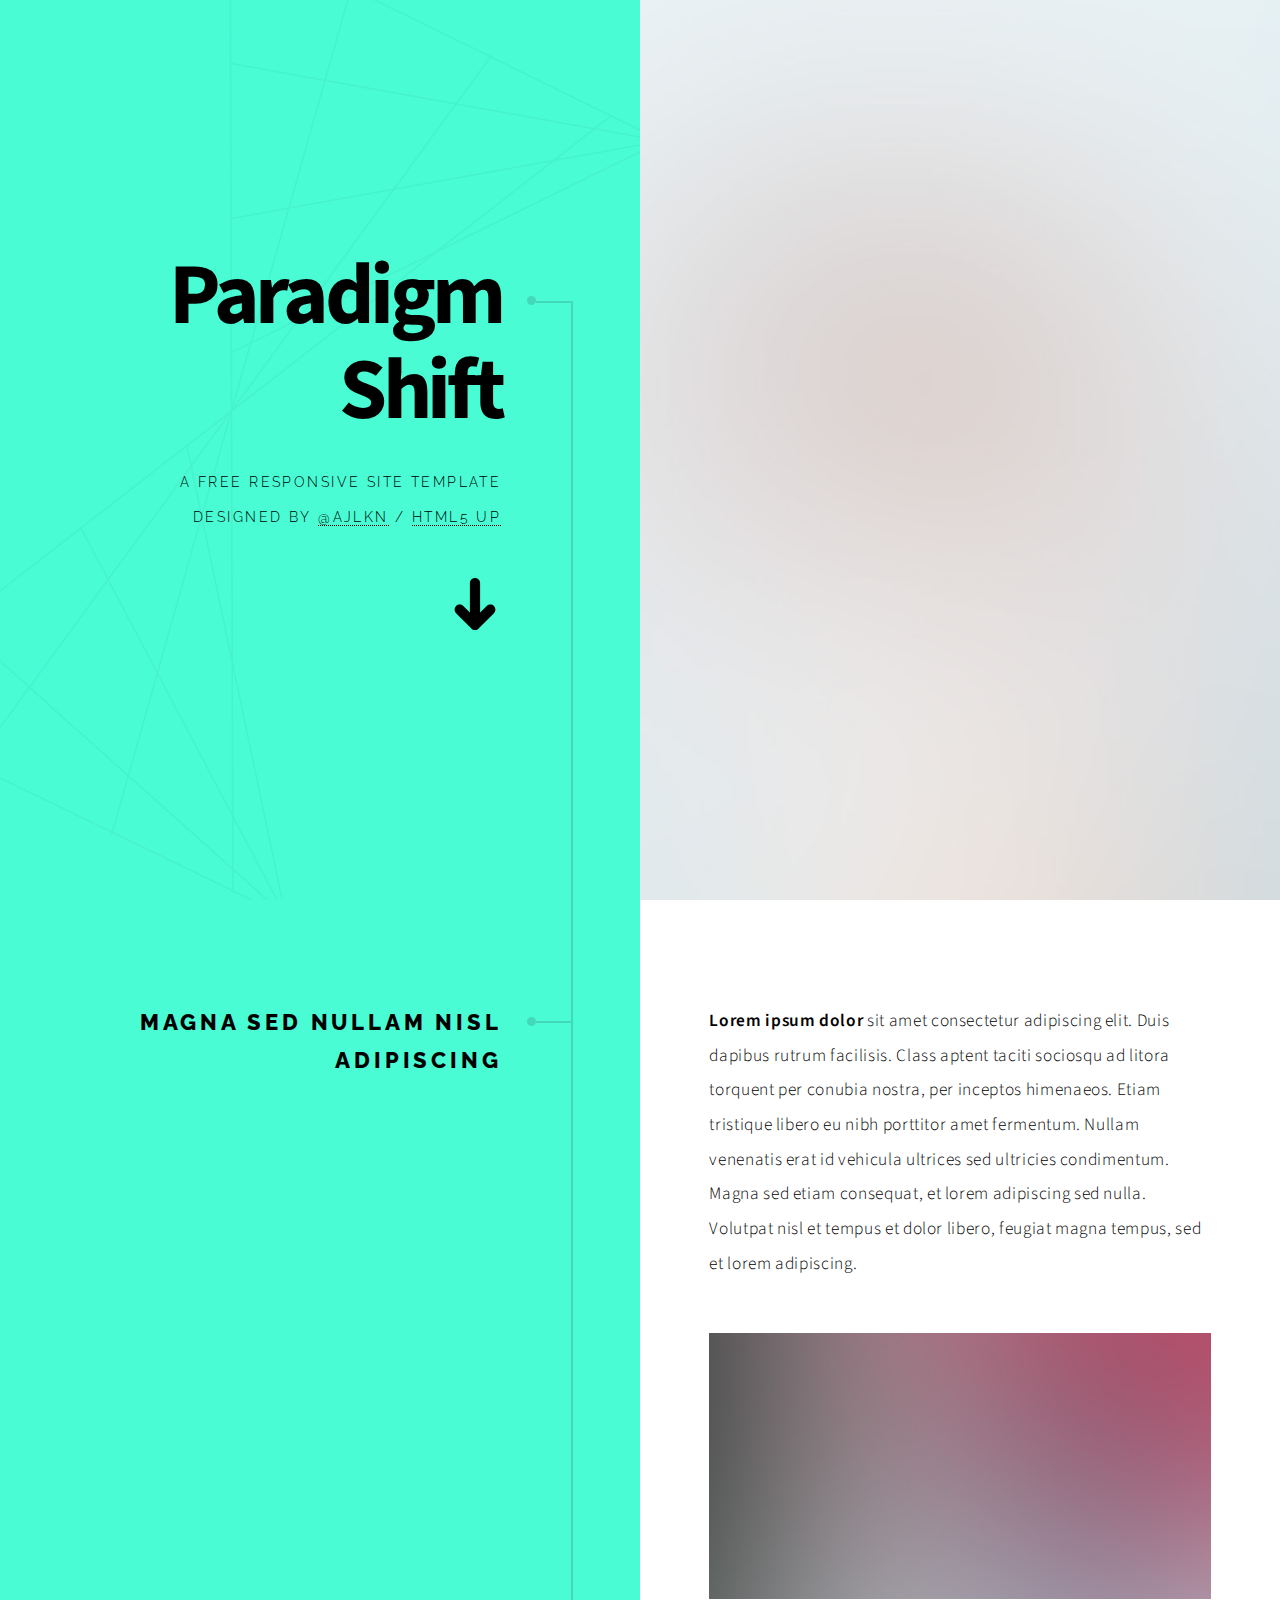
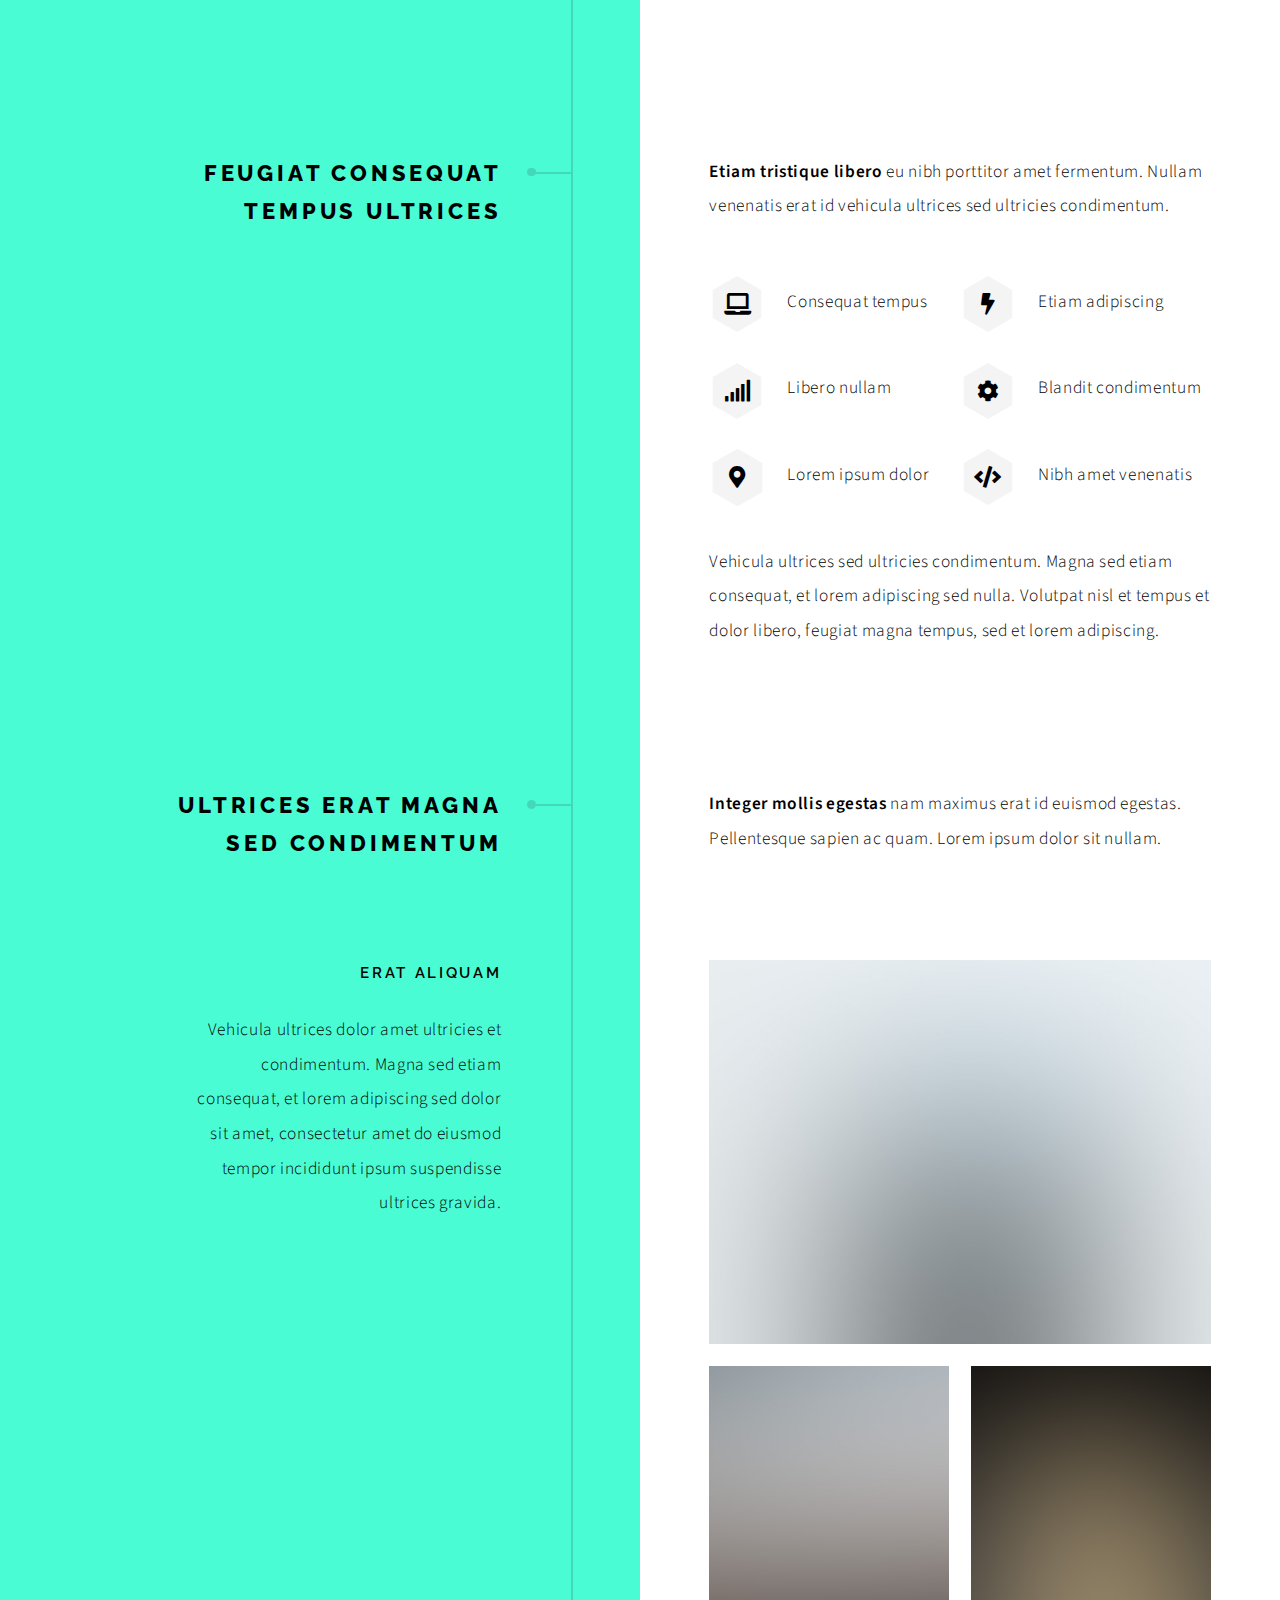
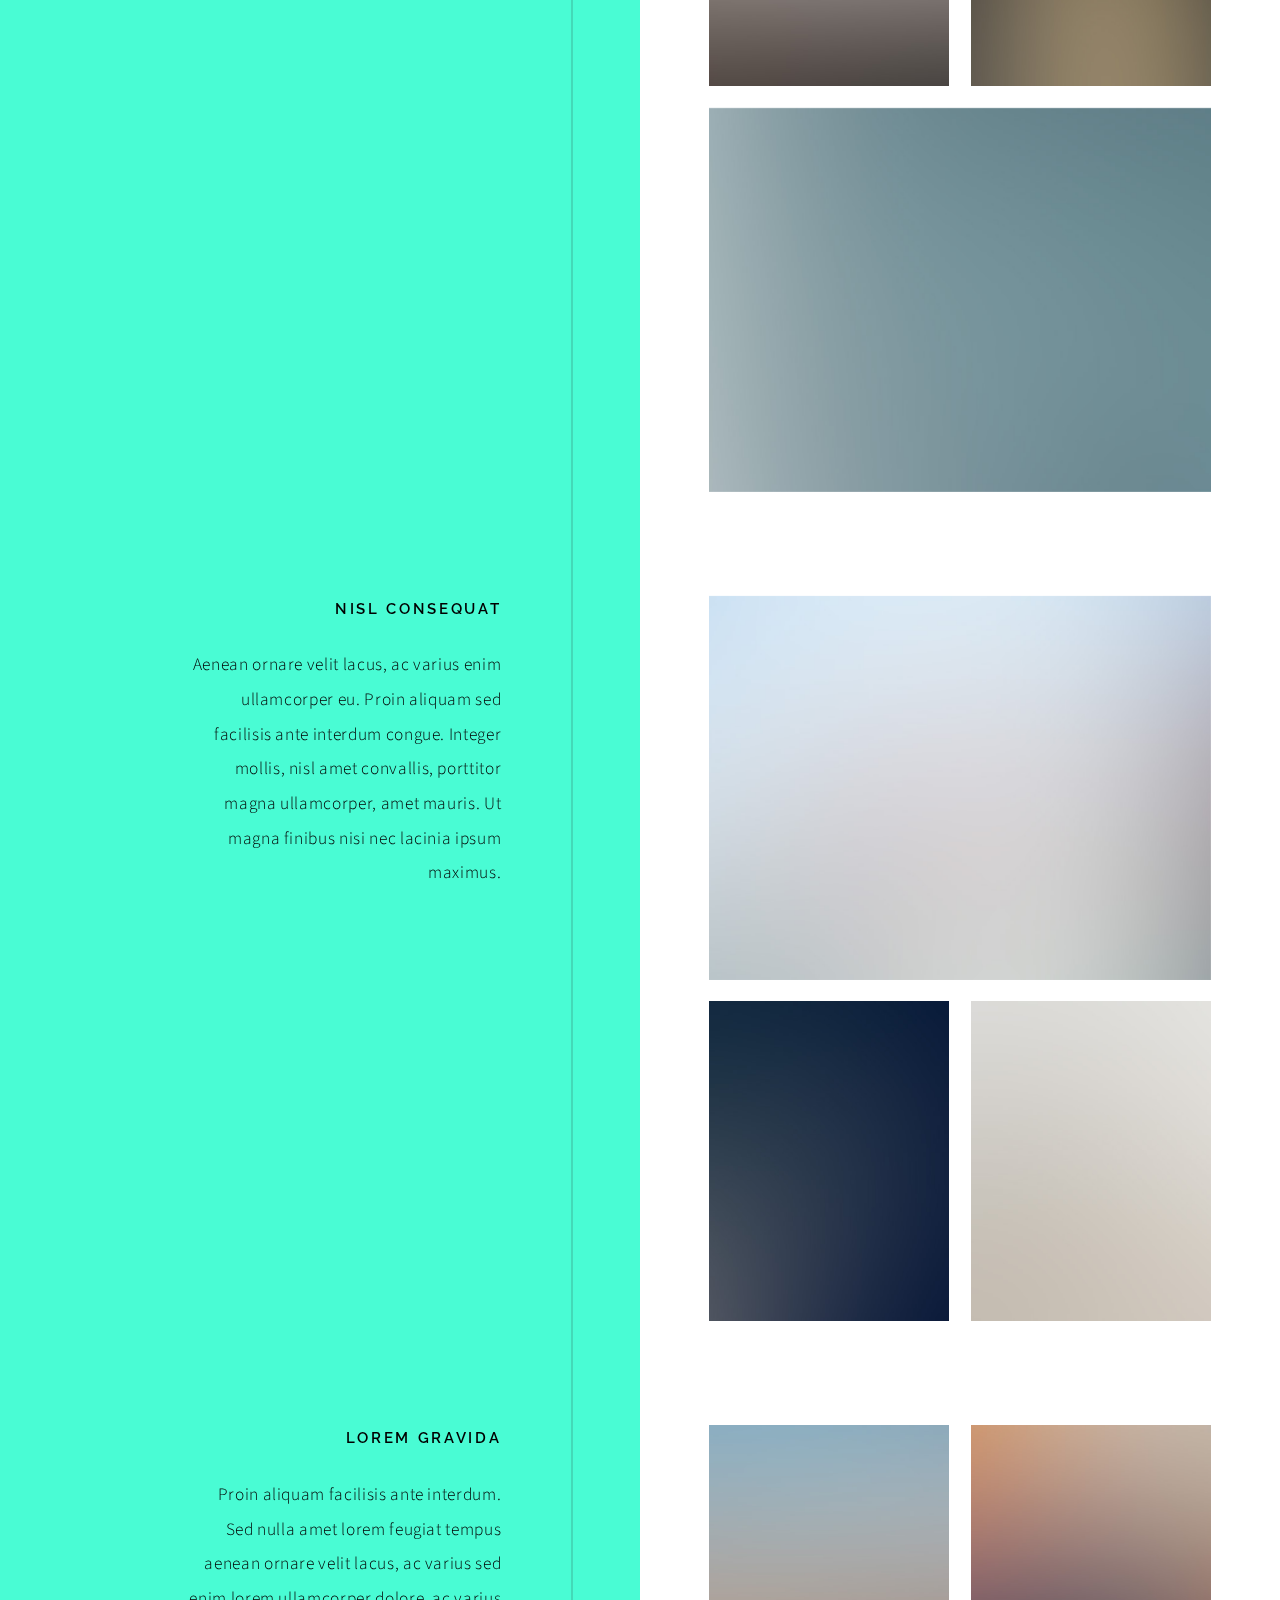
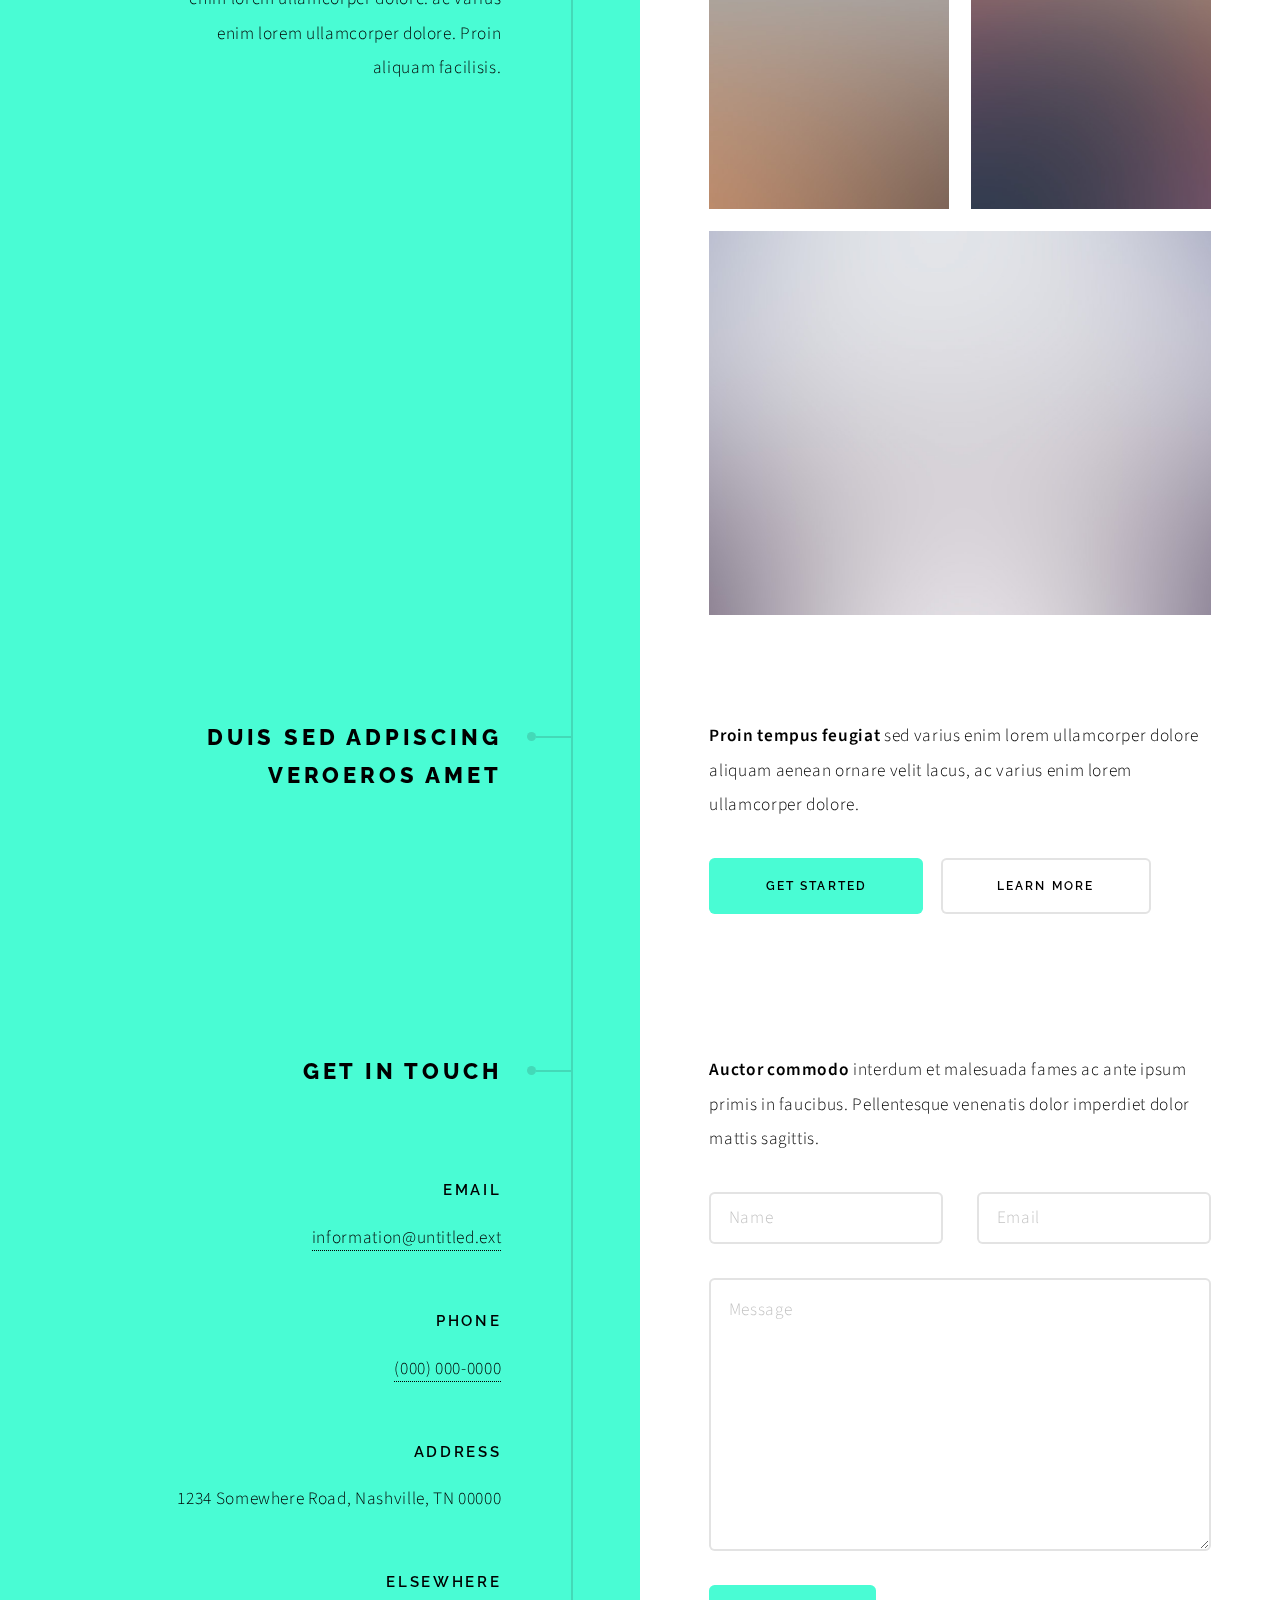
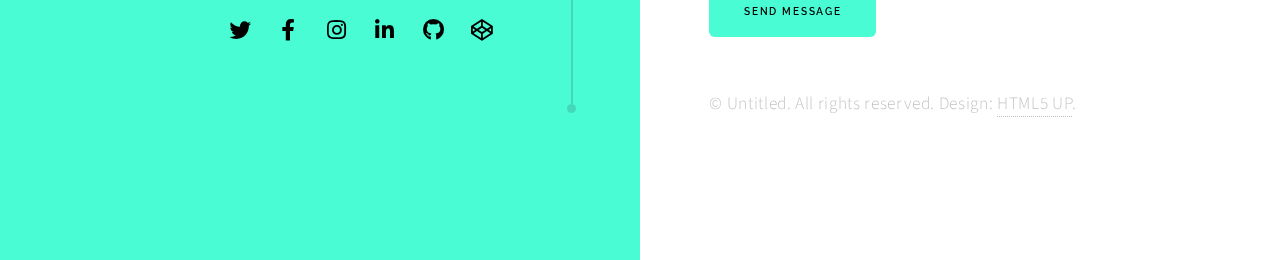
==== index.html @ 16c4f527 "new" ====
<!DOCTYPE HTML>
<!--
	Paradigm Shift by HTML5 UP
	html5up.net | @ajlkn
	Free for personal and commercial use under the CCA 3.0 license (html5up.net/license)
-->
<html>
	<head>
		<title>Saharatt Pengsuwan</title>
		<meta charset="utf-8" />
		<meta name="viewport" content="width=device-width, initial-scale=1, user-scalable=no" />
		<meta name="description" content="" />
		<meta name="keywords" content="" />
		<link rel="stylesheet" href="assets/css/main.css" />
	</head>
	<body class="is-preload">

		<!-- Wrapper -->
			<div id="wrapper">

				<!-- Intro -->
					<section class="intro">
						<header>
							<h1>Paradigm Shift</h1>
							<p>A free responsive site template designed by <a href="https://twitter.com/ajlkn">@ajlkn</a> / <a href="https://html5up.net">HTML5 UP</a></p>
							<ul class="actions">
								<li><a href="#first" class="arrow scrolly"><span class="label">Next</span></a></li>
							</ul>
						</header>
						<div class="content">
							<span class="image fill" data-position="center"><img src="images/pic01.jpg" alt="" /></span>
						</div>
					</section>

				<!-- Section -->
					<section id="first">
						<header>
							<h2>Magna sed nullam nisl adipiscing</h2>
						</header>
						<div class="content">
							<p><strong>Lorem ipsum dolor</strong> sit amet consectetur adipiscing elit. Duis dapibus rutrum facilisis. Class aptent taciti sociosqu ad litora torquent per conubia nostra, per inceptos himenaeos. Etiam tristique libero eu nibh porttitor amet fermentum. Nullam venenatis erat id vehicula ultrices sed ultricies condimentum. Magna sed etiam consequat, et lorem adipiscing sed nulla. Volutpat nisl et tempus et dolor libero, feugiat magna tempus, sed et lorem adipiscing.</p>
							<span class="image main"><img src="images/pic02.jpg" alt="" /></span>
						</div>
					</section>

				<!-- Section -->
					<section>
						<header>
							<h2>Feugiat consequat tempus ultrices</h2>
						</header>
						<div class="content">
							<p><strong>Etiam tristique libero</strong> eu nibh porttitor amet fermentum. Nullam venenatis erat id vehicula ultrices sed ultricies condimentum.</p>
							<ul class="feature-icons">
								<li class="icon solid fa-laptop">Consequat tempus</li>
								<li class="icon solid fa-bolt">Etiam adipiscing</li>
								<li class="icon solid fa-signal">Libero nullam</li>
								<li class="icon solid fa-cog">Blandit condimentum</li>
								<li class="icon solid fa-map-marker-alt">Lorem ipsum dolor</li>
								<li class="icon solid fa-code">Nibh amet venenatis</li>
							</ul>
							<p>Vehicula ultrices sed ultricies condimentum. Magna sed etiam consequat, et lorem adipiscing sed nulla. Volutpat nisl et tempus et dolor libero, feugiat magna tempus, sed et lorem adipiscing.</p>
						</div>
					</section>

				<!-- Section -->
					<section>
						<header>
							<h2>Ultrices erat magna sed condimentum</h2>
						</header>
						<div class="content">
							<p><strong>Integer mollis egestas</strong> nam maximus erat id euismod egestas. Pellentesque sapien ac quam. Lorem ipsum dolor sit nullam.</p>

							<!-- Section -->
								<section>
									<header>
										<h3>Erat aliquam</h3>
										<p>Vehicula ultrices dolor amet ultricies et condimentum. Magna sed etiam consequat, et lorem adipiscing sed dolor sit amet, consectetur amet do eiusmod tempor incididunt  ipsum suspendisse ultrices gravida.</p>
									</header>
									<div class="content">
										<div class="gallery">
											<a href="images/gallery/fulls/01.jpg" class="landscape"><img src="images/gallery/thumbs/01.jpg" alt="" /></a>
											<a href="images/gallery/fulls/02.jpg"><img src="images/gallery/thumbs/02.jpg" alt="" /></a>
											<a href="images/gallery/fulls/03.jpg"><img src="images/gallery/thumbs/03.jpg" alt="" /></a>
											<a href="images/gallery/fulls/04.jpg" class="landscape"><img src="images/gallery/thumbs/04.jpg" alt="" /></a>
										</div>
									</div>
								</section>

							<!-- Section -->
								<section>
									<header>
										<h3>Nisl consequat</h3>
										<p>Aenean ornare velit lacus, ac varius enim ullamcorper eu. Proin aliquam sed facilisis ante interdum congue. Integer mollis, nisl amet convallis, porttitor magna ullamcorper, amet mauris. Ut magna finibus nisi nec lacinia ipsum maximus.</p>
									</header>
									<div class="content">
										<div class="gallery">
											<a href="images/gallery/fulls/05.jpg" class="landscape"><img src="images/gallery/thumbs/05.jpg" alt="" /></a>
											<a href="images/gallery/fulls/06.jpg"><img src="images/gallery/thumbs/06.jpg" alt="" /></a>
											<a href="images/gallery/fulls/07.jpg"><img src="images/gallery/thumbs/07.jpg" alt="" /></a>
										</div>
									</div>
								</section>

							<!-- Section -->
								<section>
									<header>
										<h3>Lorem gravida</h3>
										<p>Proin aliquam facilisis ante interdum. Sed nulla amet lorem feugiat tempus aenean ornare velit lacus, ac varius sed enim lorem ullamcorper dolore.  ac varius enim lorem ullamcorper dolore. Proin aliquam facilisis.</p>
									</header>
									<div class="content">
										<div class="gallery">
											<a href="images/gallery/fulls/08.jpg" class="portrait"><img src="images/gallery/thumbs/08.jpg" alt="" /></a>
											<a href="images/gallery/fulls/09.jpg" class="portrait"><img src="images/gallery/thumbs/09.jpg" alt="" /></a>
											<a href="images/gallery/fulls/10.jpg" class="landscape"><img src="images/gallery/thumbs/10.jpg" alt="" /></a>
										</div>
									</div>
								</section>

						</div>
					</section>

				<!-- Section -->
					<section>
						<header>
							<h2>Duis sed adpiscing veroeros amet</h2>
						</header>
						<div class="content">
							<p><strong>Proin tempus feugiat</strong> sed varius enim lorem ullamcorper dolore aliquam aenean ornare velit lacus, ac varius enim lorem ullamcorper dolore.</p>
							<ul class="actions">
								<li><a href="#" class="button primary large">Get Started</a></li>
								<li><a href="#" class="button large">Learn More</a></li>
							</ul>
						</div>
					</section>

				<!-- Elements -->
				<!--
					<section>
						<header>
							<h2>Elements</h2>
						</header>
						<div class="content">

							<section>
								<header>
									<h3>Text</h3>
								</header>
								<div class="content">
									<p>This is <b>bold</b> and this is <strong>strong</strong>. This is <i>italic</i> and this is <em>emphasized</em>.
									This is <sup>superscript</sup> text and this is <sub>subscript</sub> text.
									This is <u>underlined</u> and this is code: <code>for (;;) { ... }</code>. Finally, <a href="#">this is a link</a>.</p>
									<hr />
									<h2>Heading Level 2</h2>
									<h3>Heading Level 3</h3>
									<h4>Heading Level 4</h4>
									<h5>Heading Level 5</h5>
									<hr />
									<h5>Blockquote</h5>
									<blockquote>Fringilla nisl. Donec accumsan interdum nisi, quis tincidunt felis sagittis eget tempus euismod. Vestibulum ante ipsum primis in faucibus vestibulum. Blandit adipiscing eu felis iaculis volutpat ac adipiscing accumsan faucibus. Vestibulum ante ipsum primis in faucibus lorem ipsum dolor sit amet nullam adipiscing eu felis.</blockquote>
									<h5>Preformatted</h5>
									<pre><code>i = 0;

while (!deck.isInOrder()) {
  print 'Iteration ' + i;
  deck.shuffle();
  i++;
}

print 'Sorted in ' + i + ' iterations.';</code></pre>
								</div>
							</section>

							<section>
								<header>
									<h3>Lists</h3>
								</header>
								<div class="content">

									<h4>Unordered</h4>
									<ul>
										<li>Dolor pulvinar etiam.</li>
										<li>Sagittis adipiscing.</li>
										<li>Felis enim feugiat.</li>
									</ul>

									<h4>Alternate</h4>
									<ul class="alt">
										<li>Dolor pulvinar etiam.</li>
										<li>Sagittis adipiscing.</li>
										<li>Felis enim feugiat.</li>
									</ul>

									<h4>Ordered</h4>
									<ol>
										<li>Dolor pulvinar etiam.</li>
										<li>Etiam vel felis viverra.</li>
										<li>Felis enim feugiat.</li>
										<li>Dolor pulvinar etiam.</li>
										<li>Etiam vel felis lorem.</li>
										<li>Felis enim et feugiat.</li>
									</ol>
									<h4>Icons</h4>
									<ul class="icons">
										<li><a href="#" class="icon brands fa-twitter"><span class="label">Twitter</span></a></li>
										<li><a href="#" class="icon brands fa-facebook-f"><span class="label">Facebook</span></a></li>
										<li><a href="#" class="icon brands fa-instagram"><span class="label">Instagram</span></a></li>
										<li><a href="#" class="icon brands fa-github"><span class="label">Github</span></a></li>
									</ul>

									<h4>Actions</h4>
									<ul class="actions">
										<li><a href="#" class="button primary">Default</a></li>
										<li><a href="#" class="button">Default</a></li>
									</ul>
									<ul class="actions stacked">
										<li><a href="#" class="button primary">Default</a></li>
										<li><a href="#" class="button">Default</a></li>
									</ul>
								</div>
							</section>

							<section>
								<header>
									<h3>Table</h3>
								</header>
								<div class="content">
									<h4>Default</h4>
									<div class="table-wrapper">
										<table>
											<thead>
												<tr>
													<th>Name</th>
													<th>Description</th>
													<th>Price</th>
												</tr>
											</thead>
											<tbody>
												<tr>
													<td>Item One</td>
													<td>Ante turpis integer aliquet porttitor.</td>
													<td>29.99</td>
												</tr>
												<tr>
													<td>Item Two</td>
													<td>Vis ac commodo adipiscing arcu aliquet.</td>
													<td>19.99</td>
												</tr>
												<tr>
													<td>Item Three</td>
													<td> Morbi faucibus arcu accumsan lorem.</td>
													<td>29.99</td>
												</tr>
												<tr>
													<td>Item Four</td>
													<td>Vitae integer tempus condimentum.</td>
													<td>19.99</td>
												</tr>
												<tr>
													<td>Item Five</td>
													<td>Ante turpis integer aliquet porttitor.</td>
													<td>29.99</td>
												</tr>
											</tbody>
											<tfoot>
												<tr>
													<td colspan="2"></td>
													<td>100.00</td>
												</tr>
											</tfoot>
										</table>
									</div>

									<h4>Alternate</h4>
									<div class="table-wrapper">
										<table class="alt">
											<thead>
												<tr>
													<th>Name</th>
													<th>Description</th>
													<th>Price</th>
												</tr>
											</thead>
											<tbody>
												<tr>
													<td>Item One</td>
													<td>Ante turpis integer aliquet porttitor.</td>
													<td>29.99</td>
												</tr>
												<tr>
													<td>Item Two</td>
													<td>Vis ac commodo adipiscing arcu aliquet.</td>
													<td>19.99</td>
												</tr>
												<tr>
													<td>Item Three</td>
													<td> Morbi faucibus arcu accumsan lorem.</td>
													<td>29.99</td>
												</tr>
												<tr>
													<td>Item Four</td>
													<td>Vitae integer tempus condimentum.</td>
													<td>19.99</td>
												</tr>
												<tr>
													<td>Item Five</td>
													<td>Ante turpis integer aliquet porttitor.</td>
													<td>29.99</td>
												</tr>
											</tbody>
											<tfoot>
												<tr>
													<td colspan="2"></td>
													<td>100.00</td>
												</tr>
											</tfoot>
										</table>
									</div>
								</div>
							</section>

							<section>
								<header>
									<h3>Buttons</h3>
								</header>
								<div class="content">
									<ul class="actions">
										<li><a href="#" class="button primary">Primary</a></li>
										<li><a href="#" class="button">Default</a></li>
									</ul>
									<ul class="actions">
										<li><a href="#" class="button large">Large</a></li>
										<li><a href="#" class="button">Default</a></li>
										<li><a href="#" class="button small">Small</a></li>
									</ul>
									<ul class="actions">
										<li><a href="#" class="button primary icon solid fa-download">Icon</a></li>
										<li><a href="#" class="button icon solid fa-download">Icon</a></li>
									</ul>
									<ul class="actions">
										<li><span class="button primary disabled">Disabled</span></li>
										<li><span class="button disabled">Disabled</span></li>
									</ul>
								</div>
							</section>

							<section>
								<header>
									<h3>Form</h3>
								</header>
								<div class="content">
									<form method="post" action="#">
										<div class="fields">
											<div class="field half">
												<label for="demo-name">Name</label>
												<input type="text" name="demo-name" id="demo-name" value="" placeholder="Jane Doe" />
											</div>
											<div class="field half">
												<label for="demo-email">Email</label>
												<input type="email" name="demo-email" id="demo-email" value="" placeholder="jane@untitled.tld" />
											</div>
											<div class="field">
												<label for="demo-category">Category</label>
												<select name="demo-category" id="demo-category">
													<option value="">-</option>
													<option value="1">Manufacturing</option>
													<option value="1">Shipping</option>
													<option value="1">Administration</option>
													<option value="1">Human Resources</option>
												</select>
											</div>
											<div class="field half">
												<input type="radio" id="demo-priority-low" name="demo-priority" checked>
												<label for="demo-priority-low">Low</label>
											</div>
											<div class="field half">
												<input type="radio" id="demo-priority-high" name="demo-priority">
												<label for="demo-priority-high">High</label>
											</div>
											<div class="field half">
												<input type="checkbox" id="demo-copy" name="demo-copy">
												<label for="demo-copy">Email me a copy</label>
											</div>
											<div class="field half">
												<input type="checkbox" id="demo-human" name="demo-human" checked>
												<label for="demo-human">Not a robot</label>
											</div>
											<div class="field">
												<label for="demo-message">Message</label>
												<textarea name="demo-message" id="demo-message" placeholder="Enter your message" rows="6"></textarea>
											</div>
										</div>
										<ul class="actions">
											<li><input type="submit" value="Send Message" class="primary" /></li>
											<li><input type="reset" value="Reset" /></li>
										</ul>
									</form>
								</div>
							</section>

						</div>
					</section>
				-->

				<!-- Section -->
					<section>
						<header>
							<h2>Get in touch</h2>
						</header>
						<div class="content">
							<p><strong>Auctor commodo</strong> interdum et malesuada fames ac ante ipsum primis in faucibus. Pellentesque venenatis dolor imperdiet dolor mattis sagittis.</p>
							<form>
								<div class="fields">
									<div class="field half">
										<input type="text" name="name" id="name" placeholder="Name" />
									</div>
									<div class="field half">
										<input type="email" name="email" id="email" placeholder="Email" />
									</div>
									<div class="field">
										<textarea name="message" id="message" placeholder="Message" rows="7"></textarea>
									</div>
								</div>
								<ul class="actions">
									<li><input type="submit" value="Send Message" class="button primary" /></li>
								</ul>
							</form>
						</div>
						<footer>
							<ul class="items">
								<li>
									<h3>Email</h3>
									<a href="#">information@untitled.ext</a>
								</li>
								<li>
									<h3>Phone</h3>
									<a href="#">(000) 000-0000</a>
								</li>
								<li>
									<h3>Address</h3>
									<span>1234 Somewhere Road, Nashville, TN 00000</span>
								</li>
								<li>
									<h3>Elsewhere</h3>
									<ul class="icons">
										<li><a href="#" class="icon brands fa-twitter"><span class="label">Twitter</span></a></li>
										<li><a href="#" class="icon brands fa-facebook-f"><span class="label">Facebook</span></a></li>
										<li><a href="#" class="icon brands fa-instagram"><span class="label">Instagram</span></a></li>
										<li><a href="#" class="icon brands fa-linkedin-in"><span class="label">LinkedIn</span></a></li>
										<li><a href="#" class="icon brands fa-github"><span class="label">GitHub</span></a></li>
										<li><a href="#" class="icon brands fa-codepen"><span class="label">Codepen</span></a></li>
									</ul>
								</li>
							</ul>
						</footer>
					</section>

				<!-- Copyright -->
					<div class="copyright">&copy; Untitled. All rights reserved. Design: <a href="https://html5up.net">HTML5 UP</a>.</div>

			</div>

		<!-- Scripts -->
			<script src="assets/js/jquery.min.js"></script>
			<script src="assets/js/jquery.scrolly.min.js"></script>
			<script src="assets/js/browser.min.js"></script>
			<script src="assets/js/breakpoints.min.js"></script>
			<script src="assets/js/util.js"></script>
			<script src="assets/js/main.js"></script>

	</body>
</html>
---- assets/css/main.css ----
@import url(fontawesome-all.min.css);
@import url("https://fonts.googleapis.com/css?family=Source+Sans+Pro:300,600,700,300i,600i,700i|Raleway:600,800");

/*
	Paradigm Shift by HTML5 UP
	html5up.net | @ajlkn
	Free for personal and commercial use under the CCA 3.0 license (html5up.net/license)
*/

html, body, div, span, applet, object,
iframe, h1, h2, h3, h4, h5, h6, p, blockquote,
pre, a, abbr, acronym, address, big, cite,
code, del, dfn, em, img, ins, kbd, q, s, samp,
small, strike, strong, sub, sup, tt, var, b,
u, i, center, dl, dt, dd, ol, ul, li, fieldset,
form, label, legend, table, caption, tbody,
tfoot, thead, tr, th, td, article, aside,
canvas, details, embed, figure, figcaption,
footer, header, hgroup, menu, nav, output, ruby,
section, summary, time, mark, audio, video {
	margin: 0;
	padding: 0;
	border: 0;
	font-size: 100%;
	font: inherit;
	vertical-align: baseline;}

article, aside, details, figcaption, figure,
footer, header, hgroup, menu, nav, section {
	display: block;}

body {
	line-height: 1;
}

ol, ul {
	list-style: none;
}

blockquote, q {
	quotes: none;
}

	blockquote:before, blockquote:after, q:before, q:after {
		content: '';
		content: none;
	}

table {
	border-collapse: collapse;
	border-spacing: 0;
}

body {
	-webkit-text-size-adjust: none;
}

mark {
	background-color: transparent;
	color: inherit;
}

input::-moz-focus-inner {
	border: 0;
	padding: 0;
}

input, select, textarea {
	-moz-appearance: none;
	-webkit-appearance: none;
	-ms-appearance: none;
	appearance: none;
}

/* Basic */

	@-ms-viewport {
		width: device-width;
	}

	body {
		-ms-overflow-style: scrollbar;
	}

	@media screen and (max-width: 480px) {

		html, body {
			min-width: 320px;
		}

	}

	html {
		box-sizing: border-box;
	}

	*, *:before, *:after {
		box-sizing: inherit;
	}

	html {
		overflow-x: hidden;
	}

	body {
		background: #ffffff;
		overflow-x: hidden;
	}

		body.is-preload *, body.is-preload *:before, body.is-preload *:after {
			-moz-animation: none !important;
			-webkit-animation: none !important;
			-ms-animation: none !important;
			animation: none !important;
			-moz-transition: none !important;
			-webkit-transition: none !important;
			-ms-transition: none !important;
			transition: none !important;
		}

/* Typography */

	html {
		font-size: 18pt;
	}

		@media screen and (max-width: 1920px) {

			html {
				font-size: 13pt;
			}

		}

		@media screen and (max-width: 1152px) {

			html {
				font-size: 14pt;
			}

		}

		@media screen and (max-width: 736px) {

			html {
				font-size: 12pt;
			}

		}

		@media screen and (max-width: 480px) {

			html {
				font-size: 11pt;
			}

		}

	body {
		background-color: #ffffff;
		color: #000000;
	}

	body, input, select, textarea {
		color: #000000;
		font-family: "Source Sans Pro", Helvetica, sans-serif;
		font-size: 1rem;
		font-weight: 300;
		letter-spacing: 0.0375em;
		line-height: 2;
	}

	a {
		-moz-transition: border-bottom-color 0.25s ease-in-out;
		-webkit-transition: border-bottom-color 0.25s ease-in-out;
		-ms-transition: border-bottom-color 0.25s ease-in-out;
		transition: border-bottom-color 0.25s ease-in-out;
		text-decoration: none;
		color: #000000;
		border-bottom: dotted 1px;
	}

		a:hover {
			text-decoration: none;
			border-bottom-color: transparent;
		}

	strong, b {
		font-weight: 600;
		color: #000000;
	}

	em, i {
		font-style: italic;
	}

	p {
		margin: 0 0 2rem 0;
	}

	h1, h2, h3, h4, h5, h6 {
		color: #000000;
		font-family: "Raleway", Helvetica, sans-serif;
		font-weight: 600;
		letter-spacing: 0.175em;
		line-height: 1.75;
		margin: 0 0 1.5rem 0;
		text-transform: uppercase;
	}

		h1 a, h2 a, h3 a, h4 a, h5 a, h6 a {
			color: inherit;
			text-decoration: none;
		}

	h1 {
		font-family: "Source Sans Pro", Helvetica, sans-serif;
		font-size: 5rem;
		font-weight: 700;
		letter-spacing: -0.05em;
		line-height: 1.1;
		margin: 0 0 1.5rem 0;
		text-transform: none;
	}

	h2 {
		font-size: 1.25rem;
		font-weight: 800;
		margin: 0 0 2rem 0;
	}

	h3 {
		font-size: 0.875rem;
	}

	h4 {
		font-size: 0.875rem;
	}

	h5 {
		font-size: 0.75rem;
	}

	h6 {
		font-size: 0.625rem;
	}

	@media screen and (max-width: 736px) {

		h1 {
			font-size: 4.5rem;
			line-height: 1.1;
		}

		h2 {
			font-size: 1.25rem;
			line-height: 1.7;
		}

		h3 {
			font-size: 0.9rem;
		}

		h4 {
			font-size: 0.75rem;
		}

		h5 {
			font-size: 0.675rem;
		}

	}

	@media screen and (max-width: 360px) {

		h1 {
			font-size: 3.75rem;
		}

		h2 {
			font-size: 1.125rem;
		}

		h3 {
			font-size: 0.8rem;
		}

		h4 {
			font-size: 0.675rem;
		}

		h5 {
			font-size: 0.675rem;
		}

	}

	sub {
		font-size: 0.8rem;
		position: relative;
		top: 0.5rem;
	}

	sup {
		font-size: 0.8rem;
		position: relative;
		top: -0.5rem;
	}

	blockquote {
		border-left: solid 0.5rem rgba(144, 144, 144, 0.25);
		font-style: italic;
		margin: 0 0 2rem 0;
		padding: 1rem 0 1rem 2rem;
	}

	code {
		background: rgba(144, 144, 144, 0.1);
		border-radius: 0.325rem;
		font-family: "Courier New", monospace;
		font-size: 0.9rem;
		margin: 0 0.25rem;
		padding: 0.25rem 0.65rem;
	}

	pre {
		-webkit-overflow-scrolling: touch;
		font-family: "Courier New", monospace;
		font-size: 0.9rem;
		margin: 0 0 2rem 0;
		width: 100%;
	}

		pre code {
			display: block;
			line-height: 1.75;
			padding: 1rem 1.5rem;
			overflow-x: auto;
		}

	hr {
		border: 0;
		border-bottom: solid 2px rgba(144, 144, 144, 0.25);
		margin: 3rem 0;
	}

		hr.major {
			margin: 5rem 0;
		}

		@media screen and (max-width: 736px) {

			hr.major {
				margin: 3rem 0;
			}

		}

/* Row */

	.row {
		display: flex;
		flex-wrap: wrap;
		box-sizing: border-box;
		align-items: stretch;
	}

		.row > * {
			box-sizing: border-box;
		}

		.row.gtr-uniform > * > :last-child {
			margin-bottom: 0;
		}

		.row.aln-left {
			justify-content: flex-start;
		}

		.row.aln-center {
			justify-content: center;
		}

		.row.aln-right {
			justify-content: flex-end;
		}

		.row.aln-top {
			align-items: flex-start;
		}

		.row.aln-middle {
			align-items: center;
		}

		.row.aln-bottom {
			align-items: flex-end;
		}

		.row > .imp {
			order: -1;
		}

		.row > .col-1 {
			width: 8.33333%;
		}

		.row > .off-1 {
			margin-left: 8.33333%;
		}

		.row > .col-2 {
			width: 16.66667%;
		}

		.row > .off-2 {
			margin-left: 16.66667%;
		}

		.row > .col-3 {
			width: 25%;
		}

		.row > .off-3 {
			margin-left: 25%;
		}

		.row > .col-4 {
			width: 33.33333%;
		}

		.row > .off-4 {
			margin-left: 33.33333%;
		}

		.row > .col-5 {
			width: 41.66667%;
		}

		.row > .off-5 {
			margin-left: 41.66667%;
		}

		.row > .col-6 {
			width: 50%;
		}

		.row > .off-6 {
			margin-left: 50%;
		}

		.row > .col-7 {
			width: 58.33333%;
		}

		.row > .off-7 {
			margin-left: 58.33333%;
		}

		.row > .col-8 {
			width: 66.66667%;
		}

		.row > .off-8 {
			margin-left: 66.66667%;
		}

		.row > .col-9 {
			width: 75%;
		}

		.row > .off-9 {
			margin-left: 75%;
		}

		.row > .col-10 {
			width: 83.33333%;
		}

		.row > .off-10 {
			margin-left: 83.33333%;
		}

		.row > .col-11 {
			width: 91.66667%;
		}

		.row > .off-11 {
			margin-left: 91.66667%;
		}

		.row > .col-12 {
			width: 100%;
		}

		.row > .off-12 {
			margin-left: 100%;
		}

		.row.gtr-0 {
			margin-top: 0;
			margin-left: 0rem;
		}

			.row.gtr-0 > * {
				padding: 0 0 0 0rem;
			}

			.row.gtr-0.gtr-uniform {
				margin-top: 0rem;
			}

				.row.gtr-0.gtr-uniform > * {
					padding-top: 0rem;
				}

		.row.gtr-25 {
			margin-top: 0;
			margin-left: -0.5rem;
		}

			.row.gtr-25 > * {
				padding: 0 0 0 0.5rem;
			}

			.row.gtr-25.gtr-uniform {
				margin-top: -0.5rem;
			}

				.row.gtr-25.gtr-uniform > * {
					padding-top: 0.5rem;
				}

		.row.gtr-50 {
			margin-top: 0;
			margin-left: -1rem;
		}

			.row.gtr-50 > * {
				padding: 0 0 0 1rem;
			}

			.row.gtr-50.gtr-uniform {
				margin-top: -1rem;
			}

				.row.gtr-50.gtr-uniform > * {
					padding-top: 1rem;
				}

		.row {
			margin-top: 0;
			margin-left: -2rem;
		}

			.row > * {
				padding: 0 0 0 2rem;
			}

			.row.gtr-uniform {
				margin-top: -2rem;
			}

				.row.gtr-uniform > * {
					padding-top: 2rem;
				}

		.row.gtr-150 {
			margin-top: 0;
			margin-left: -3rem;
		}

			.row.gtr-150 > * {
				padding: 0 0 0 3rem;
			}

			.row.gtr-150.gtr-uniform {
				margin-top: -3rem;
			}

				.row.gtr-150.gtr-uniform > * {
					padding-top: 3rem;
				}

		.row.gtr-200 {
			margin-top: 0;
			margin-left: -4rem;
		}

			.row.gtr-200 > * {
				padding: 0 0 0 4rem;
			}

			.row.gtr-200.gtr-uniform {
				margin-top: -4rem;
			}

				.row.gtr-200.gtr-uniform > * {
					padding-top: 4rem;
				}

		@media screen and (max-width: 1920px) {

			.row {
				display: flex;
				flex-wrap: wrap;
				box-sizing: border-box;
				align-items: stretch;
			}

				.row > * {
					box-sizing: border-box;
				}

				.row.gtr-uniform > * > :last-child {
					margin-bottom: 0;
				}

				.row.aln-left {
					justify-content: flex-start;
				}

				.row.aln-center {
					justify-content: center;
				}

				.row.aln-right {
					justify-content: flex-end;
				}

				.row.aln-top {
					align-items: flex-start;
				}

				.row.aln-middle {
					align-items: center;
				}

				.row.aln-bottom {
					align-items: flex-end;
				}

				.row > .imp-xlarge {
					order: -1;
				}

				.row > .col-1-xlarge {
					width: 8.33333%;
				}

				.row > .off-1-xlarge {
					margin-left: 8.33333%;
				}

				.row > .col-2-xlarge {
					width: 16.66667%;
				}

				.row > .off-2-xlarge {
					margin-left: 16.66667%;
				}

				.row > .col-3-xlarge {
					width: 25%;
				}

				.row > .off-3-xlarge {
					margin-left: 25%;
				}

				.row > .col-4-xlarge {
					width: 33.33333%;
				}

				.row > .off-4-xlarge {
					margin-left: 33.33333%;
				}

				.row > .col-5-xlarge {
					width: 41.66667%;
				}

				.row > .off-5-xlarge {
					margin-left: 41.66667%;
				}

				.row > .col-6-xlarge {
					width: 50%;
				}

				.row > .off-6-xlarge {
					margin-left: 50%;
				}

				.row > .col-7-xlarge {
					width: 58.33333%;
				}

				.row > .off-7-xlarge {
					margin-left: 58.33333%;
				}

				.row > .col-8-xlarge {
					width: 66.66667%;
				}

				.row > .off-8-xlarge {
					margin-left: 66.66667%;
				}

				.row > .col-9-xlarge {
					width: 75%;
				}

				.row > .off-9-xlarge {
					margin-left: 75%;
				}

				.row > .col-10-xlarge {
					width: 83.33333%;
				}

				.row > .off-10-xlarge {
					margin-left: 83.33333%;
				}

				.row > .col-11-xlarge {
					width: 91.66667%;
				}

				.row > .off-11-xlarge {
					margin-left: 91.66667%;
				}

				.row > .col-12-xlarge {
					width: 100%;
				}

				.row > .off-12-xlarge {
					margin-left: 100%;
				}

				.row.gtr-0 {
					margin-top: 0;
					margin-left: 0rem;
				}

					.row.gtr-0 > * {
						padding: 0 0 0 0rem;
					}

					.row.gtr-0.gtr-uniform {
						margin-top: 0rem;
					}

						.row.gtr-0.gtr-uniform > * {
							padding-top: 0rem;
						}

				.row.gtr-25 {
					margin-top: 0;
					margin-left: -0.5rem;
				}

					.row.gtr-25 > * {
						padding: 0 0 0 0.5rem;
					}

					.row.gtr-25.gtr-uniform {
						margin-top: -0.5rem;
					}

						.row.gtr-25.gtr-uniform > * {
							padding-top: 0.5rem;
						}

				.row.gtr-50 {
					margin-top: 0;
					margin-left: -1rem;
				}

					.row.gtr-50 > * {
						padding: 0 0 0 1rem;
					}

					.row.gtr-50.gtr-uniform {
						margin-top: -1rem;
					}

						.row.gtr-50.gtr-uniform > * {
							padding-top: 1rem;
						}

				.row {
					margin-top: 0;
					margin-left: -2rem;
				}

					.row > * {
						padding: 0 0 0 2rem;
					}

					.row.gtr-uniform {
						margin-top: -2rem;
					}

						.row.gtr-uniform > * {
							padding-top: 2rem;
						}

				.row.gtr-150 {
					margin-top: 0;
					margin-left: -3rem;
				}

					.row.gtr-150 > * {
						padding: 0 0 0 3rem;
					}

					.row.gtr-150.gtr-uniform {
						margin-top: -3rem;
					}

						.row.gtr-150.gtr-uniform > * {
							padding-top: 3rem;
						}

				.row.gtr-200 {
					margin-top: 0;
					margin-left: -4rem;
				}

					.row.gtr-200 > * {
						padding: 0 0 0 4rem;
					}

					.row.gtr-200.gtr-uniform {
						margin-top: -4rem;
					}

						.row.gtr-200.gtr-uniform > * {
							padding-top: 4rem;
						}

		}

		@media screen and (max-width: 1280px) {

			.row {
				display: flex;
				flex-wrap: wrap;
				box-sizing: border-box;
				align-items: stretch;
			}

				.row > * {
					box-sizing: border-box;
				}

				.row.gtr-uniform > * > :last-child {
					margin-bottom: 0;
				}

				.row.aln-left {
					justify-content: flex-start;
				}

				.row.aln-center {
					justify-content: center;
				}

				.row.aln-right {
					justify-content: flex-end;
				}

				.row.aln-top {
					align-items: flex-start;
				}

				.row.aln-middle {
					align-items: center;
				}

				.row.aln-bottom {
					align-items: flex-end;
				}

				.row > .imp-large {
					order: -1;
				}

				.row > .col-1-large {
					width: 8.33333%;
				}

				.row > .off-1-large {
					margin-left: 8.33333%;
				}

				.row > .col-2-large {
					width: 16.66667%;
				}

				.row > .off-2-large {
					margin-left: 16.66667%;
				}

				.row > .col-3-large {
					width: 25%;
				}

				.row > .off-3-large {
					margin-left: 25%;
				}

				.row > .col-4-large {
					width: 33.33333%;
				}

				.row > .off-4-large {
					margin-left: 33.33333%;
				}

				.row > .col-5-large {
					width: 41.66667%;
				}

				.row > .off-5-large {
					margin-left: 41.66667%;
				}

				.row > .col-6-large {
					width: 50%;
				}

				.row > .off-6-large {
					margin-left: 50%;
				}

				.row > .col-7-large {
					width: 58.33333%;
				}

				.row > .off-7-large {
					margin-left: 58.33333%;
				}

				.row > .col-8-large {
					width: 66.66667%;
				}

				.row > .off-8-large {
					margin-left: 66.66667%;
				}

				.row > .col-9-large {
					width: 75%;
				}

				.row > .off-9-large {
					margin-left: 75%;
				}

				.row > .col-10-large {
					width: 83.33333%;
				}

				.row > .off-10-large {
					margin-left: 83.33333%;
				}

				.row > .col-11-large {
					width: 91.66667%;
				}

				.row > .off-11-large {
					margin-left: 91.66667%;
				}

				.row > .col-12-large {
					width: 100%;
				}

				.row > .off-12-large {
					margin-left: 100%;
				}

				.row.gtr-0 {
					margin-top: 0;
					margin-left: 0rem;
				}

					.row.gtr-0 > * {
						padding: 0 0 0 0rem;
					}

					.row.gtr-0.gtr-uniform {
						margin-top: 0rem;
					}

						.row.gtr-0.gtr-uniform > * {
							padding-top: 0rem;
						}

				.row.gtr-25 {
					margin-top: 0;
					margin-left: -0.375rem;
				}

					.row.gtr-25 > * {
						padding: 0 0 0 0.375rem;
					}

					.row.gtr-25.gtr-uniform {
						margin-top: -0.375rem;
					}

						.row.gtr-25.gtr-uniform > * {
							padding-top: 0.375rem;
						}

				.row.gtr-50 {
					margin-top: 0;
					margin-left: -0.75rem;
				}

					.row.gtr-50 > * {
						padding: 0 0 0 0.75rem;
					}

					.row.gtr-50.gtr-uniform {
						margin-top: -0.75rem;
					}

						.row.gtr-50.gtr-uniform > * {
							padding-top: 0.75rem;
						}

				.row {
					margin-top: 0;
					margin-left: -1.5rem;
				}

					.row > * {
						padding: 0 0 0 1.5rem;
					}

					.row.gtr-uniform {
						margin-top: -1.5rem;
					}

						.row.gtr-uniform > * {
							padding-top: 1.5rem;
						}

				.row.gtr-150 {
					margin-top: 0;
					margin-left: -2.25rem;
				}

					.row.gtr-150 > * {
						padding: 0 0 0 2.25rem;
					}

					.row.gtr-150.gtr-uniform {
						margin-top: -2.25rem;
					}

						.row.gtr-150.gtr-uniform > * {
							padding-top: 2.25rem;
						}

				.row.gtr-200 {
					margin-top: 0;
					margin-left: -3rem;
				}

					.row.gtr-200 > * {
						padding: 0 0 0 3rem;
					}

					.row.gtr-200.gtr-uniform {
						margin-top: -3rem;
					}

						.row.gtr-200.gtr-uniform > * {
							padding-top: 3rem;
						}

		}

		@media screen and (max-width: 1152px) {

			.row {
				display: flex;
				flex-wrap: wrap;
				box-sizing: border-box;
				align-items: stretch;
			}

				.row > * {
					box-sizing: border-box;
				}

				.row.gtr-uniform > * > :last-child {
					margin-bottom: 0;
				}

				.row.aln-left {
					justify-content: flex-start;
				}

				.row.aln-center {
					justify-content: center;
				}

				.row.aln-right {
					justify-content: flex-end;
				}

				.row.aln-top {
					align-items: flex-start;
				}

				.row.aln-middle {
					align-items: center;
				}

				.row.aln-bottom {
					align-items: flex-end;
				}

				.row > .imp-medium {
					order: -1;
				}

				.row > .col-1-medium {
					width: 8.33333%;
				}

				.row > .off-1-medium {
					margin-left: 8.33333%;
				}

				.row > .col-2-medium {
					width: 16.66667%;
				}

				.row > .off-2-medium {
					margin-left: 16.66667%;
				}

				.row > .col-3-medium {
					width: 25%;
				}

				.row > .off-3-medium {
					margin-left: 25%;
				}

				.row > .col-4-medium {
					width: 33.33333%;
				}

				.row > .off-4-medium {
					margin-left: 33.33333%;
				}

				.row > .col-5-medium {
					width: 41.66667%;
				}

				.row > .off-5-medium {
					margin-left: 41.66667%;
				}

				.row > .col-6-medium {
					width: 50%;
				}

				.row > .off-6-medium {
					margin-left: 50%;
				}

				.row > .col-7-medium {
					width: 58.33333%;
				}

				.row > .off-7-medium {
					margin-left: 58.33333%;
				}

				.row > .col-8-medium {
					width: 66.66667%;
				}

				.row > .off-8-medium {
					margin-left: 66.66667%;
				}

				.row > .col-9-medium {
					width: 75%;
				}

				.row > .off-9-medium {
					margin-left: 75%;
				}

				.row > .col-10-medium {
					width: 83.33333%;
				}

				.row > .off-10-medium {
					margin-left: 83.33333%;
				}

				.row > .col-11-medium {
					width: 91.66667%;
				}

				.row > .off-11-medium {
					margin-left: 91.66667%;
				}

				.row > .col-12-medium {
					width: 100%;
				}

				.row > .off-12-medium {
					margin-left: 100%;
				}

				.row.gtr-0 {
					margin-top: 0;
					margin-left: 0rem;
				}

					.row.gtr-0 > * {
						padding: 0 0 0 0rem;
					}

					.row.gtr-0.gtr-uniform {
						margin-top: 0rem;
					}

						.row.gtr-0.gtr-uniform > * {
							padding-top: 0rem;
						}

				.row.gtr-25 {
					margin-top: 0;
					margin-left: -0.375rem;
				}

					.row.gtr-25 > * {
						padding: 0 0 0 0.375rem;
					}

					.row.gtr-25.gtr-uniform {
						margin-top: -0.375rem;
					}

						.row.gtr-25.gtr-uniform > * {
							padding-top: 0.375rem;
						}

				.row.gtr-50 {
					margin-top: 0;
					margin-left: -0.75rem;
				}

					.row.gtr-50 > * {
						padding: 0 0 0 0.75rem;
					}

					.row.gtr-50.gtr-uniform {
						margin-top: -0.75rem;
					}

						.row.gtr-50.gtr-uniform > * {
							padding-top: 0.75rem;
						}

				.row {
					margin-top: 0;
					margin-left: -1.5rem;
				}

					.row > * {
						padding: 0 0 0 1.5rem;
					}

					.row.gtr-uniform {
						margin-top: -1.5rem;
					}

						.row.gtr-uniform > * {
							padding-top: 1.5rem;
						}

				.row.gtr-150 {
					margin-top: 0;
					margin-left: -2.25rem;
				}

					.row.gtr-150 > * {
						padding: 0 0 0 2.25rem;
					}

					.row.gtr-150.gtr-uniform {
						margin-top: -2.25rem;
					}

						.row.gtr-150.gtr-uniform > * {
							padding-top: 2.25rem;
						}

				.row.gtr-200 {
					margin-top: 0;
					margin-left: -3rem;
				}

					.row.gtr-200 > * {
						padding: 0 0 0 3rem;
					}

					.row.gtr-200.gtr-uniform {
						margin-top: -3rem;
					}

						.row.gtr-200.gtr-uniform > * {
							padding-top: 3rem;
						}

		}

		@media screen and (max-width: 736px) {

			.row {
				display: flex;
				flex-wrap: wrap;
				box-sizing: border-box;
				align-items: stretch;
			}

				.row > * {
					box-sizing: border-box;
				}

				.row.gtr-uniform > * > :last-child {
					margin-bottom: 0;
				}

				.row.aln-left {
					justify-content: flex-start;
				}

				.row.aln-center {
					justify-content: center;
				}

				.row.aln-right {
					justify-content: flex-end;
				}

				.row.aln-top {
					align-items: flex-start;
				}

				.row.aln-middle {
					align-items: center;
				}

				.row.aln-bottom {
					align-items: flex-end;
				}

				.row > .imp-small {
					order: -1;
				}

				.row > .col-1-small {
					width: 8.33333%;
				}

				.row > .off-1-small {
					margin-left: 8.33333%;
				}

				.row > .col-2-small {
					width: 16.66667%;
				}

				.row > .off-2-small {
					margin-left: 16.66667%;
				}

				.row > .col-3-small {
					width: 25%;
				}

				.row > .off-3-small {
					margin-left: 25%;
				}

				.row > .col-4-small {
					width: 33.33333%;
				}

				.row > .off-4-small {
					margin-left: 33.33333%;
				}

				.row > .col-5-small {
					width: 41.66667%;
				}

				.row > .off-5-small {
					margin-left: 41.66667%;
				}

				.row > .col-6-small {
					width: 50%;
				}

				.row > .off-6-small {
					margin-left: 50%;
				}

				.row > .col-7-small {
					width: 58.33333%;
				}

				.row > .off-7-small {
					margin-left: 58.33333%;
				}

				.row > .col-8-small {
					width: 66.66667%;
				}

				.row > .off-8-small {
					margin-left: 66.66667%;
				}

				.row > .col-9-small {
					width: 75%;
				}

				.row > .off-9-small {
					margin-left: 75%;
				}

				.row > .col-10-small {
					width: 83.33333%;
				}

				.row > .off-10-small {
					margin-left: 83.33333%;
				}

				.row > .col-11-small {
					width: 91.66667%;
				}

				.row > .off-11-small {
					margin-left: 91.66667%;
				}

				.row > .col-12-small {
					width: 100%;
				}

				.row > .off-12-small {
					margin-left: 100%;
				}

				.row.gtr-0 {
					margin-top: 0;
					margin-left: 0rem;
				}

					.row.gtr-0 > * {
						padding: 0 0 0 0rem;
					}

					.row.gtr-0.gtr-uniform {
						margin-top: 0rem;
					}

						.row.gtr-0.gtr-uniform > * {
							padding-top: 0rem;
						}

				.row.gtr-25 {
					margin-top: 0;
					margin-left: -0.3125rem;
				}

					.row.gtr-25 > * {
						padding: 0 0 0 0.3125rem;
					}

					.row.gtr-25.gtr-uniform {
						margin-top: -0.3125rem;
					}

						.row.gtr-25.gtr-uniform > * {
							padding-top: 0.3125rem;
						}

				.row.gtr-50 {
					margin-top: 0;
					margin-left: -0.625rem;
				}

					.row.gtr-50 > * {
						padding: 0 0 0 0.625rem;
					}

					.row.gtr-50.gtr-uniform {
						margin-top: -0.625rem;
					}

						.row.gtr-50.gtr-uniform > * {
							padding-top: 0.625rem;
						}

				.row {
					margin-top: 0;
					margin-left: -1.25rem;
				}

					.row > * {
						padding: 0 0 0 1.25rem;
					}

					.row.gtr-uniform {
						margin-top: -1.25rem;
					}

						.row.gtr-uniform > * {
							padding-top: 1.25rem;
						}

				.row.gtr-150 {
					margin-top: 0;
					margin-left: -1.875rem;
				}

					.row.gtr-150 > * {
						padding: 0 0 0 1.875rem;
					}

					.row.gtr-150.gtr-uniform {
						margin-top: -1.875rem;
					}

						.row.gtr-150.gtr-uniform > * {
							padding-top: 1.875rem;
						}

				.row.gtr-200 {
					margin-top: 0;
					margin-left: -2.5rem;
				}

					.row.gtr-200 > * {
						padding: 0 0 0 2.5rem;
					}

					.row.gtr-200.gtr-uniform {
						margin-top: -2.5rem;
					}

						.row.gtr-200.gtr-uniform > * {
							padding-top: 2.5rem;
						}

		}

		@media screen and (max-width: 480px) {

			.row {
				display: flex;
				flex-wrap: wrap;
				box-sizing: border-box;
				align-items: stretch;
			}

				.row > * {
					box-sizing: border-box;
				}

				.row.gtr-uniform > * > :last-child {
					margin-bottom: 0;
				}

				.row.aln-left {
					justify-content: flex-start;
				}

				.row.aln-center {
					justify-content: center;
				}

				.row.aln-right {
					justify-content: flex-end;
				}

				.row.aln-top {
					align-items: flex-start;
				}

				.row.aln-middle {
					align-items: center;
				}

				.row.aln-bottom {
					align-items: flex-end;
				}

				.row > .imp-xsmall {
					order: -1;
				}

				.row > .col-1-xsmall {
					width: 8.33333%;
				}

				.row > .off-1-xsmall {
					margin-left: 8.33333%;
				}

				.row > .col-2-xsmall {
					width: 16.66667%;
				}

				.row > .off-2-xsmall {
					margin-left: 16.66667%;
				}

				.row > .col-3-xsmall {
					width: 25%;
				}

				.row > .off-3-xsmall {
					margin-left: 25%;
				}

				.row > .col-4-xsmall {
					width: 33.33333%;
				}

				.row > .off-4-xsmall {
					margin-left: 33.33333%;
				}

				.row > .col-5-xsmall {
					width: 41.66667%;
				}

				.row > .off-5-xsmall {
					margin-left: 41.66667%;
				}

				.row > .col-6-xsmall {
					width: 50%;
				}

				.row > .off-6-xsmall {
					margin-left: 50%;
				}

				.row > .col-7-xsmall {
					width: 58.33333%;
				}

				.row > .off-7-xsmall {
					margin-left: 58.33333%;
				}

				.row > .col-8-xsmall {
					width: 66.66667%;
				}

				.row > .off-8-xsmall {
					margin-left: 66.66667%;
				}

				.row > .col-9-xsmall {
					width: 75%;
				}

				.row > .off-9-xsmall {
					margin-left: 75%;
				}

				.row > .col-10-xsmall {
					width: 83.33333%;
				}

				.row > .off-10-xsmall {
					margin-left: 83.33333%;
				}

				.row > .col-11-xsmall {
					width: 91.66667%;
				}

				.row > .off-11-xsmall {
					margin-left: 91.66667%;
				}

				.row > .col-12-xsmall {
					width: 100%;
				}

				.row > .off-12-xsmall {
					margin-left: 100%;
				}

				.row.gtr-0 {
					margin-top: 0;
					margin-left: 0rem;
				}

					.row.gtr-0 > * {
						padding: 0 0 0 0rem;
					}

					.row.gtr-0.gtr-uniform {
						margin-top: 0rem;
					}

						.row.gtr-0.gtr-uniform > * {
							padding-top: 0rem;
						}

				.row.gtr-25 {
					margin-top: 0;
					margin-left: -0.3125rem;
				}

					.row.gtr-25 > * {
						padding: 0 0 0 0.3125rem;
					}

					.row.gtr-25.gtr-uniform {
						margin-top: -0.3125rem;
					}

						.row.gtr-25.gtr-uniform > * {
							padding-top: 0.3125rem;
						}

				.row.gtr-50 {
					margin-top: 0;
					margin-left: -0.625rem;
				}

					.row.gtr-50 > * {
						padding: 0 0 0 0.625rem;
					}

					.row.gtr-50.gtr-uniform {
						margin-top: -0.625rem;
					}

						.row.gtr-50.gtr-uniform > * {
							padding-top: 0.625rem;
						}

				.row {
					margin-top: 0;
					margin-left: -1.25rem;
				}

					.row > * {
						padding: 0 0 0 1.25rem;
					}

					.row.gtr-uniform {
						margin-top: -1.25rem;
					}

						.row.gtr-uniform > * {
							padding-top: 1.25rem;
						}

				.row.gtr-150 {
					margin-top: 0;
					margin-left: -1.875rem;
				}

					.row.gtr-150 > * {
						padding: 0 0 0 1.875rem;
					}

					.row.gtr-150.gtr-uniform {
						margin-top: -1.875rem;
					}

						.row.gtr-150.gtr-uniform > * {
							padding-top: 1.875rem;
						}

				.row.gtr-200 {
					margin-top: 0;
					margin-left: -2.5rem;
				}

					.row.gtr-200 > * {
						padding: 0 0 0 2.5rem;
					}

					.row.gtr-200.gtr-uniform {
						margin-top: -2.5rem;
					}

						.row.gtr-200.gtr-uniform > * {
							padding-top: 2.5rem;
						}

		}

/* Box */

	.box {
		border: solid 2px rgba(144, 144, 144, 0.25);
		border-radius: 0.325rem;
		margin-bottom: 2rem;
		padding: 1.5rem;
	}

		.box > :last-child {
			margin-bottom: 0;
		}

		.box.alt {
			border: 0;
			border-radius: 0;
			padding: 0;
		}

/* Button */

	input[type="submit"],
	input[type="reset"],
	input[type="button"],
	button,
	.button {
		-moz-appearance: none;
		-webkit-appearance: none;
		-ms-appearance: none;
		appearance: none;
		-moz-transition: background-color 0.25s ease-in-out, box-shadow 0.25s ease-in-out, color 0.25s ease-in-out;
		-webkit-transition: background-color 0.25s ease-in-out, box-shadow 0.25s ease-in-out, color 0.25s ease-in-out;
		-ms-transition: background-color 0.25s ease-in-out, box-shadow 0.25s ease-in-out, color 0.25s ease-in-out;
		transition: background-color 0.25s ease-in-out, box-shadow 0.25s ease-in-out, color 0.25s ease-in-out;
		background-color: transparent;
		border-radius: 0.325rem;
		border: 0;
		box-shadow: inset 0 0 0 2px rgba(144, 144, 144, 0.25);
		color: #000000 !important;
		cursor: pointer;
		display: inline-block;
		font-family: "Raleway", Helvetica, sans-serif;
		font-size: 0.6rem;
		font-weight: 600;
		height: 3rem;
		letter-spacing: 0.175em;
		line-height: 3rem;
		padding: 0 2rem;
		text-align: center;
		text-decoration: none;
		text-transform: uppercase;
		white-space: nowrap;
	}

		input[type="submit"]:hover,
		input[type="reset"]:hover,
		input[type="button"]:hover,
		button:hover,
		.button:hover {
			box-shadow: inset 0 0 0 2px #2ee4bb;
			color: #2ee4bb !important;
		}

		input[type="submit"]:active,
		input[type="reset"]:active,
		input[type="button"]:active,
		button:active,
		.button:active {
			background-color: rgba(73, 252, 212, 0.25);
			box-shadow: inset 0 0 0 2px #2ee4bb;
			color: #2ee4bb !important;
		}

		input[type="submit"].small,
		input[type="reset"].small,
		input[type="button"].small,
		button.small,
		.button.small {
			font-size: 0.5rem;
			height: 2.25rem;
			line-height: 2.25rem;
			padding: 0 1.25rem;
		}

		input[type="submit"].large,
		input[type="reset"].large,
		input[type="button"].large,
		button.large,
		.button.large {
			font-size: 0.7rem;
			height: 3.2625rem;
			line-height: 3.2625rem;
			padding: 0 3.25rem;
		}

		input[type="submit"].wide,
		input[type="reset"].wide,
		input[type="button"].wide,
		button.wide,
		.button.wide {
			min-width: 13rem;
		}

		input[type="submit"].icon:before,
		input[type="reset"].icon:before,
		input[type="button"].icon:before,
		button.icon:before,
		.button.icon:before {
			margin-right: 0.5rem;
		}

		input[type="submit"].fit,
		input[type="reset"].fit,
		input[type="button"].fit,
		button.fit,
		.button.fit {
			width: 100%;
		}

		input[type="submit"].disabled, input[type="submit"]:disabled,
		input[type="reset"].disabled,
		input[type="reset"]:disabled,
		input[type="button"].disabled,
		input[type="button"]:disabled,
		button.disabled,
		button:disabled,
		.button.disabled,
		.button:disabled {
			pointer-events: none;
			opacity: 0.25;
		}

		input[type="submit"].primary,
		input[type="reset"].primary,
		input[type="button"].primary,
		button.primary,
		.button.primary {
			background-color: #49fcd4;
			box-shadow: none;
			color: #000000 !important;
		}

			input[type="submit"].primary:hover,
			input[type="reset"].primary:hover,
			input[type="button"].primary:hover,
			button.primary:hover,
			.button.primary:hover {
				background-color: #93ffe7;
			}

			input[type="submit"].primary:active,
			input[type="reset"].primary:active,
			input[type="button"].primary:active,
			button.primary:active,
			.button.primary:active {
				background-color: #44f2cb;
			}

		@media screen and (max-width: 736px) {

			input[type="submit"],
			input[type="reset"],
			input[type="button"],
			button,
			.button {
				font-size: 0.7rem;
				height: 3.3rem;
				line-height: 3.3rem;
			}

				input[type="submit"].large,
				input[type="reset"].large,
				input[type="button"].large,
				button.large,
				.button.large {
					font-size: 0.8rem;
					height: 3.75rem;
					line-height: 3.75rem;
				}

				input[type="submit"].small,
				input[type="reset"].small,
				input[type="button"].small,
				button.small,
				.button.small {
					font-size: 0.6rem;
					height: 3rem;
					line-height: 3rem;
				}

		}

/* Form */

	form {
		margin: 0 0 2rem 0;
	}

		form > :last-child {
			margin-bottom: 0;
		}

		form > .fields {
			display: -moz-flex;
			display: -webkit-flex;
			display: -ms-flex;
			display: flex;
			-moz-flex-wrap: wrap;
			-webkit-flex-wrap: wrap;
			-ms-flex-wrap: wrap;
			flex-wrap: wrap;
			margin: -2rem 0 2rem -2rem;
			width: calc(100% + 4rem);
		}

			form > .fields > .field {
				-moz-flex-grow: 0;
				-webkit-flex-grow: 0;
				-ms-flex-grow: 0;
				flex-grow: 0;
				-moz-flex-shrink: 0;
				-webkit-flex-shrink: 0;
				-ms-flex-shrink: 0;
				flex-shrink: 0;
				padding: 2rem 0 0 2rem;
				width: calc(100% - 2rem);
			}

				form > .fields > .field > :last-child {
					margin-bottom: 0;
				}

				form > .fields > .field.half {
					width: calc(50% - 1rem);
				}

				form > .fields > .field.third {
					width: calc(100%/3 - 0.66667rem);
				}

				form > .fields > .field.quarter {
					width: calc(25% - 0.5rem);
				}

		@media screen and (max-width: 480px) {

			form > .fields {
				margin: -1.5rem 0 2rem -1.5rem;
				width: calc(100% + 3rem);
			}

				form > .fields > .field {
					padding: 1.5rem 0 0 1.5rem;
					width: calc(100% - 1.5rem);
				}

					form > .fields > .field.half {
						width: calc(100% - 1.5rem);
					}

					form > .fields > .field.third {
						width: calc(100% - 1.5rem);
					}

					form > .fields > .field.quarter {
						width: calc(100% - 1.5rem);
					}

		}

	input[type="text"],
	input[type="password"],
	input[type="email"],
	input[type="tel"],
	input[type="search"],
	input[type="url"],
	select,
	textarea {
		-moz-appearance: none;
		-webkit-appearance: none;
		-ms-appearance: none;
		appearance: none;
		border-radius: 0.325rem;
		border: solid 2px rgba(144, 144, 144, 0.25);
		color: inherit;
		display: block;
		outline: 0;
		padding: 0 1rem;
		text-decoration: none;
		width: 100%;
	}

		input[type="text"]:invalid,
		input[type="password"]:invalid,
		input[type="email"]:invalid,
		input[type="tel"]:invalid,
		input[type="search"]:invalid,
		input[type="url"]:invalid,
		select:invalid,
		textarea:invalid {
			box-shadow: none;
		}

		input[type="text"]:focus,
		input[type="password"]:focus,
		input[type="email"]:focus,
		input[type="tel"]:focus,
		input[type="search"]:focus,
		input[type="url"]:focus,
		select:focus,
		textarea:focus {
			border-color: #2ee4bb;
		}

	label {
		color: #000000;
		display: block;
		font-family: "Raleway", Helvetica, sans-serif;
		font-size: 0.75rem;
		font-weight: 600;
		letter-spacing: 0.175em;
		line-height: 1.75;
		margin: 0 0 1rem 0;
		text-transform: uppercase;
	}

	input[type="text"],
	input[type="password"],
	input[type="email"],
	input[type="tel"],
	input[type="search"],
	input[type="url"] {
		height: 3rem;
	}

	select {
		background-image: url("data:image/svg+xml;charset=utf8,%3Csvg xmlns='http://www.w3.org/2000/svg' width='40' height='40' preserveAspectRatio='none' viewBox='0 0 40 40'%3E%3Cpath d='M9.4,12.3l10.4,10.4l10.4-10.4c0.2-0.2,0.5-0.4,0.9-0.4c0.3,0,0.6,0.1,0.9,0.4l3.3,3.3c0.2,0.2,0.4,0.5,0.4,0.9 c0,0.4-0.1,0.6-0.4,0.9L20.7,31.9c-0.2,0.2-0.5,0.4-0.9,0.4c-0.3,0-0.6-0.1-0.9-0.4L4.3,17.3c-0.2-0.2-0.4-0.5-0.4-0.9 c0-0.4,0.1-0.6,0.4-0.9l3.3-3.3c0.2-0.2,0.5-0.4,0.9-0.4S9.1,12.1,9.4,12.3z' fill='rgba(144, 144, 144, 0.25)' /%3E%3C/svg%3E");
		background-position: calc(100% - 1rem) center;
		background-repeat: no-repeat;
		background-size: 1.25rem;
		height: 3rem;
		padding-right: 3rem;
		text-overflow: ellipsis;
	}

		select option {
			background-color: #ffffff;
			color: #000000;
		}

		select:focus::-ms-value {
			background-color: transparent;
		}

		select::-ms-expand {
			display: none;
		}

	textarea {
		padding: 0.75rem 1rem;
	}

	input[type="checkbox"],
	input[type="radio"] {
		-moz-appearance: none;
		-webkit-appearance: none;
		-ms-appearance: none;
		appearance: none;
		display: block;
		float: left;
		margin-right: -2rem;
		opacity: 0;
		width: 1rem;
		z-index: -1;
	}

		input[type="checkbox"] + label,
		input[type="radio"] + label {
			text-decoration: none;
			color: #000000;
			cursor: pointer;
			display: inline-block;
			font-family: "Source Sans Pro", Helvetica, sans-serif;
			font-size: 1rem;
			font-weight: 300;
			letter-spacing: 0.0375em;
			padding-left: 2.675rem;
			padding-right: 0.875rem;
			position: relative;
			text-transform: none;
		}

			input[type="checkbox"] + label:before,
			input[type="radio"] + label:before {
				-moz-osx-font-smoothing: grayscale;
				-webkit-font-smoothing: antialiased;
				display: inline-block;
				font-style: normal;
				font-variant: normal;
				text-rendering: auto;
				line-height: 1;
				text-transform: none !important;
				font-family: 'Font Awesome 5 Free';
				font-weight: 900;
			}

			input[type="checkbox"] + label:before,
			input[type="radio"] + label:before {
				border-radius: 0.325rem;
				border: solid 2px rgba(144, 144, 144, 0.25);
				content: '';
				display: inline-block;
				font-size: 0.8rem;
				height: 2.25rem;
				left: 0;
				line-height: 2.25rem;
				position: absolute;
				text-align: center;
				top: -0.15rem;
				width: 2.25rem;
			}

		input[type="checkbox"]:checked + label:before,
		input[type="radio"]:checked + label:before {
			content: '\f00c';
			background-color: #49fcd4;
			border-color: #49fcd4;
			color: #ffffff;
		}

		input[type="checkbox"]:focus + label:before,
		input[type="radio"]:focus + label:before {
			border-color: #49fcd4;
			box-shadow: 0 0 0 1px #49fcd4;
		}

	input[type="checkbox"] + label:before {
		border-radius: 0.325rem;
	}

	input[type="radio"] + label:before {
		border-radius: 100%;
	}

	::-webkit-input-placeholder {
		opacity: 1.0;
		color: rgba(0, 0, 0, 0.25) !important;
	}

	:-moz-placeholder {
		opacity: 1.0;
		color: rgba(0, 0, 0, 0.25) !important;
	}

	::-moz-placeholder {
		opacity: 1.0;
		color: rgba(0, 0, 0, 0.25) !important;
	}

	:-ms-input-placeholder {
		opacity: 1.0;
		color: rgba(0, 0, 0, 0.25) !important;
	}

	@media screen and (max-width: 736px) {

		label {
			font-size: 0.675rem;
		}

		input[type="checkbox"] + label,
		input[type="radio"] + label {
			font-size: 1rem;
		}

	}

	@media screen and (max-width: 360px) {

		label {
			font-size: 0.675rem;
		}

		input[type="checkbox"] + label,
		input[type="radio"] + label {
			font-size: 1rem;
		}

	}

/* Icon */

	.icon {
		text-decoration: none;
		border-bottom: none;
		position: relative;
	}

		.icon:before {
			-moz-osx-font-smoothing: grayscale;
			-webkit-font-smoothing: antialiased;
			display: inline-block;
			font-style: normal;
			font-variant: normal;
			text-rendering: auto;
			line-height: 1;
			text-transform: none !important;
			font-family: 'Font Awesome 5 Free';
			font-weight: 400;
		}

		.icon > .label {
			display: none;
		}

		.icon.solid:before {
			font-weight: 900;
		}

		.icon.brands:before {
			font-family: 'Font Awesome 5 Brands';
		}

/* Image */

	.image {
		border: 0;
		display: inline-block;
		position: relative;
	}

		.image img {
			display: block;
		}

		.image[data-position] img {
			-moz-object-fit: cover;
			-webkit-object-fit: cover;
			-ms-object-fit: cover;
			object-fit: cover;
			display: block;
			position: absolute;
			top: 0;
			left: 0;
			width: 100%;
			height: 100%;
		}

		.image[data-position="top left"] img {
			-moz-object-position: top left;
			-webkit-object-position: top left;
			-ms-object-position: top left;
			object-position: top left;
		}

		.image[data-position="top"] img {
			-moz-object-position: top;
			-webkit-object-position: top;
			-ms-object-position: top;
			object-position: top;
		}

		.image[data-position="top right"] img {
			-moz-object-position: top right;
			-webkit-object-position: top right;
			-ms-object-position: top right;
			object-position: top right;
		}

		.image[data-position="right"] img {
			-moz-object-position: right;
			-webkit-object-position: right;
			-ms-object-position: right;
			object-position: right;
		}

		.image[data-position="bottom right"] img {
			-moz-object-position: bottom right;
			-webkit-object-position: bottom right;
			-ms-object-position: bottom right;
			object-position: bottom right;
		}

		.image[data-position="bottom"] img {
			-moz-object-position: bottom;
			-webkit-object-position: bottom;
			-ms-object-position: bottom;
			object-position: bottom;
		}

		.image[data-position="bottom left"] img {
			-moz-object-position: bottom left;
			-webkit-object-position: bottom left;
			-ms-object-position: bottom left;
			object-position: bottom left;
		}

		.image[data-position="left"] img {
			-moz-object-position: left;
			-webkit-object-position: left;
			-ms-object-position: left;
			object-position: left;
		}

		.image[data-position="center"] img {
			-moz-object-position: center;
			-webkit-object-position: center;
			-ms-object-position: center;
			object-position: center;
		}

		.image[data-position="25% 25%"] img {
			-moz-object-position: 25% 25%;
			-webkit-object-position: 25% 25%;
			-ms-object-position: 25% 25%;
			object-position: 25% 25%;
		}

		.image[data-position="75% 25%"] img {
			-moz-object-position: 75% 25%;
			-webkit-object-position: 75% 25%;
			-ms-object-position: 75% 25%;
			object-position: 75% 25%;
		}

		.image[data-position="75% 75%"] img {
			-moz-object-position: 75% 75%;
			-webkit-object-position: 75% 75%;
			-ms-object-position: 75% 75%;
			object-position: 75% 75%;
		}

		.image[data-position="25% 75%"] img {
			-moz-object-position: 25% 75%;
			-webkit-object-position: 25% 75%;
			-ms-object-position: 25% 75%;
			object-position: 25% 75%;
		}

		.image.left, .image.right {
			max-width: 40%;
		}

			.image.left img, .image.right img {
				width: 100%;
			}

		.image.left {
			float: left;
			margin: 0 2rem 2rem 0;
			top: 0.25rem;
		}

		.image.right {
			float: right;
			margin: 0 0 2rem 2rem;
			top: 0.25rem;
		}

		.image.fit {
			display: block;
			margin: 0 0 2rem 0;
			width: 100%;
		}

			.image.fit img {
				width: 100%;
			}

		.image.main {
			display: block;
			margin: 3rem 0;
			width: 100%;
		}

			.image.main img {
				width: 100%;
			}

			.image.main:first-child {
				margin-top: 0;
			}

		.image.fill {
			height: 100%;
			left: 0;
			position: absolute;
			top: 0;
			width: 100%;
		}

			.image.fill img {
				height: 100%;
				left: 0;
				position: absolute;
				top: 0;
				width: 100%;
			}

/* List */

	ol {
		list-style: decimal;
		margin: 0 0 2rem 0;
		padding-left: 1.25rem;
	}

		ol li {
			padding-left: 0.25rem;
		}

	ul {
		list-style: disc;
		margin: 0 0 2rem 0;
		padding-left: 1rem;
	}

		ul li {
			padding-left: 0.325rem;
		}

		ul.alt {
			list-style: none;
			padding-left: 0;
		}

			ul.alt > li {
				border-top: solid 1px rgba(144, 144, 144, 0.25);
				padding: 0.75rem 0;
			}

				ul.alt > li:first-child {
					border-top: 0;
					padding-top: 0;
				}

				ul.alt > li:last-child {
					padding-bottom: 0;
				}

		ul.items {
			list-style: none;
			padding-left: 0;
		}

			ul.items > li {
				padding-left: 0;
				margin: 0 0 3rem 0;
			}

				ul.items > li > h3 {
					margin: 0 0 1rem 0;
				}

				ul.items > li > :last-child {
					margin-bottom: 0;
				}

				ul.items > li:last-child {
					margin-bottom: 0;
				}

		@media screen and (max-width: 736px) {

			ul.items > li {
				margin: 0 0 2rem 0;
			}

		}

	dl {
		margin: 0 0 2rem 0;
	}

		dl dt {
			display: block;
			font-weight: 600;
			margin: 0 0 1rem 0;
		}

		dl dd {
			margin-left: 1.5rem;
		}

/* Actions */

	ul.actions {
		display: -moz-flex;
		display: -webkit-flex;
		display: -ms-flex;
		display: flex;
		cursor: default;
		list-style: none;
		margin-left: -1rem;
		padding-left: 0;
	}

		ul.actions li {
			padding: 0 0 0 1rem;
			vertical-align: middle;
		}

		ul.actions.special {
			-moz-justify-content: center;
			-webkit-justify-content: center;
			-ms-justify-content: center;
			justify-content: center;
			width: 100%;
			margin-left: 0;
		}

			ul.actions.special li:first-child {
				padding-left: 0;
			}

		ul.actions.stacked {
			-moz-flex-direction: column;
			-webkit-flex-direction: column;
			-ms-flex-direction: column;
			flex-direction: column;
			margin-left: 0;
		}

			ul.actions.stacked li {
				padding: 1.3rem 0 0 0;
			}

				ul.actions.stacked li:first-child {
					padding-top: 0;
				}

		ul.actions.fit {
			width: calc(100% + 1rem);
		}

			ul.actions.fit li {
				-moz-flex-grow: 1;
				-webkit-flex-grow: 1;
				-ms-flex-grow: 1;
				flex-grow: 1;
				-moz-flex-shrink: 1;
				-webkit-flex-shrink: 1;
				-ms-flex-shrink: 1;
				flex-shrink: 1;
				width: 100%;
			}

				ul.actions.fit li > * {
					width: 100%;
				}

			ul.actions.fit.stacked {
				width: 100%;
			}

		@media screen and (max-width: 480px) {

			ul.actions:not(.fixed) {
				-moz-flex-direction: column;
				-webkit-flex-direction: column;
				-ms-flex-direction: column;
				flex-direction: column;
				margin-left: 0;
				width: 100% !important;
			}

				ul.actions:not(.fixed) li {
					-moz-flex-grow: 1;
					-webkit-flex-grow: 1;
					-ms-flex-grow: 1;
					flex-grow: 1;
					-moz-flex-shrink: 1;
					-webkit-flex-shrink: 1;
					-ms-flex-shrink: 1;
					flex-shrink: 1;
					padding: 1rem 0 0 0;
					text-align: center;
					width: 100%;
				}

					ul.actions:not(.fixed) li > * {
						width: 100%;
					}

					ul.actions:not(.fixed) li:first-child {
						padding-top: 0;
					}

					ul.actions:not(.fixed) li input[type="submit"],
					ul.actions:not(.fixed) li input[type="reset"],
					ul.actions:not(.fixed) li input[type="button"],
					ul.actions:not(.fixed) li button,
					ul.actions:not(.fixed) li .button {
						width: 100%;
					}

						ul.actions:not(.fixed) li input[type="submit"].icon:before,
						ul.actions:not(.fixed) li input[type="reset"].icon:before,
						ul.actions:not(.fixed) li input[type="button"].icon:before,
						ul.actions:not(.fixed) li button.icon:before,
						ul.actions:not(.fixed) li .button.icon:before {
							margin-left: -0.5rem;
						}

		}

/* Icons */

	ul.icons {
		cursor: default;
		list-style: none;
		padding-left: 0;
	}

		ul.icons li {
			display: inline-block;
		}

			ul.icons li:last-child {
				padding-right: 0;
			}

			ul.icons li .icon {
				-moz-transition: background-color 0.25s ease-in-out;
				-webkit-transition: background-color 0.25s ease-in-out;
				-ms-transition: background-color 0.25s ease-in-out;
				transition: background-color 0.25s ease-in-out;
				width: 2.25rem;
				height: 2.25rem;
				text-align: center;
				line-height: 2.25rem;
				border-radius: 2.25rem;
				display: inline-block;
			}

				ul.icons li .icon:before {
					font-size: 1.25rem;
				}

				ul.icons li .icon:hover {
					background-color: rgba(144, 144, 144, 0.1);
				}

/* Table */

	.table-wrapper {
		-webkit-overflow-scrolling: touch;
		overflow-x: auto;
	}

	table {
		margin: 0 0 2rem 0;
		width: 100%;
	}

		table tbody tr {
			border: solid 1px rgba(144, 144, 144, 0.25);
			border-left: 0;
			border-right: 0;
		}

			table tbody tr:nth-child(2n + 1) {
				background-color: rgba(144, 144, 144, 0.1);
			}

		table td {
			padding: 0.75rem 0.75rem;
		}

		table th {
			color: #000000;
			font-size: 0.9rem;
			font-weight: 600;
			padding: 0 0.75rem 0.75rem 0.75rem;
			text-align: left;
		}

		table thead {
			border-bottom: solid 2px rgba(144, 144, 144, 0.25);
		}

		table tfoot {
			border-top: solid 2px rgba(144, 144, 144, 0.25);
		}

		table.alt {
			border-collapse: separate;
		}

			table.alt tbody tr td {
				border: solid 1px rgba(144, 144, 144, 0.25);
				border-left-width: 0;
				border-top-width: 0;
			}

				table.alt tbody tr td:first-child {
					border-left-width: 1px;
				}

			table.alt tbody tr:first-child td {
				border-top-width: 1px;
			}

			table.alt thead {
				border-bottom: 0;
			}

			table.alt tfoot {
				border-top: 0;
			}

/* Arrow */

	a.arrow {
		border-bottom: 0;
		display: inline-block;
		height: 4rem;
		position: relative;
		width: 6rem;
	}

		a.arrow .label {
			display: none;
		}

		a.arrow:before {
			background-image: url("data:image/svg+xml;charset=utf8,%3Csvg xmlns='http://www.w3.org/2000/svg' x='0px' y='0px' viewBox='0 0 512 512'%3E%3Cpath d='M442.53,346.28L293.65,495.16c-0.33,0.33-0.7,0.62-1.05,0.94c-9.16,9.77-22.15,15.9-36.6,15.9 c-14.44,0-27.43-6.13-36.59-15.88c-0.35-0.33-0.72-0.62-1.06-0.96L69.47,346.28c-19.62-19.62-19.62-51.44,0-71.05 c19.62-19.62,51.43-19.62,71.06,0l65.23,65.23V50.24C205.76,22.5,228.25,0,256,0s50.24,22.5,50.24,50.24v290.21l65.23-65.23 c19.62-19.62,51.43-19.62,71.05,0C462.15,294.84,462.15,326.66,442.53,346.28z' fill='%23000000' /%3E%3C/svg%3E");
			background-position: center;
			background-repeat: no-repeat;
			background-size: contain;
			content: '';
			display: inline-block;
			height: 100%;
			position: relative;
			width: 3rem;
		}

/* Gallery */

	@-moz-keyframes gallery-modal-spinner {
		0% {
			-moz-transform: rotate(0deg);
			-webkit-transform: rotate(0deg);
			-ms-transform: rotate(0deg);
			transform: rotate(0deg);
		}

		100% {
			-moz-transform: rotate(360deg);
			-webkit-transform: rotate(360deg);
			-ms-transform: rotate(360deg);
			transform: rotate(360deg);
		}
	}

	@-webkit-keyframes gallery-modal-spinner {
		0% {
			-moz-transform: rotate(0deg);
			-webkit-transform: rotate(0deg);
			-ms-transform: rotate(0deg);
			transform: rotate(0deg);
		}

		100% {
			-moz-transform: rotate(360deg);
			-webkit-transform: rotate(360deg);
			-ms-transform: rotate(360deg);
			transform: rotate(360deg);
		}
	}

	@-ms-keyframes gallery-modal-spinner {
		0% {
			-moz-transform: rotate(0deg);
			-webkit-transform: rotate(0deg);
			-ms-transform: rotate(0deg);
			transform: rotate(0deg);
		}

		100% {
			-moz-transform: rotate(360deg);
			-webkit-transform: rotate(360deg);
			-ms-transform: rotate(360deg);
			transform: rotate(360deg);
		}
	}

	@keyframes gallery-modal-spinner {
		0% {
			-moz-transform: rotate(0deg);
			-webkit-transform: rotate(0deg);
			-ms-transform: rotate(0deg);
			transform: rotate(0deg);
		}

		100% {
			-moz-transform: rotate(360deg);
			-webkit-transform: rotate(360deg);
			-ms-transform: rotate(360deg);
			transform: rotate(360deg);
		}
	}

	.gallery {
		display: flex;
		flex-wrap: wrap;
		margin: -1.25rem 0 0 -1.25rem;
		width: calc(100% + 1.25rem);
	}

		.gallery a {
			border-bottom: 0;
			display: block;
			margin: 1.25rem 0 0 1.25rem;
			outline: 0;
			position: relative;
			width: calc(50% - 1.25rem);
		}

			.gallery a img {
				display: block;
				height: 25vw;
				min-height: 18rem;
				object-fit: cover;
				object-position: center;
				width: 100%;
			}

			.gallery a.landscape {
				width: 100%;
			}

				.gallery a.landscape img {
					height: 30vw;
				}

			.gallery a.portrait img {
				height: 30vw;
			}

		.gallery .modal {
			display: -moz-flex;
			display: -webkit-flex;
			display: -ms-flex;
			display: flex;
			-moz-align-items: center;
			-webkit-align-items: center;
			-ms-align-items: center;
			align-items: center;
			-moz-justify-content: center;
			-webkit-justify-content: center;
			-ms-justify-content: center;
			justify-content: center;
			pointer-events: none;
			-moz-user-select: none;
			-webkit-user-select: none;
			-ms-user-select: none;
			user-select: none;
			-moz-transition: opacity 0.5s ease, visibility 0.5s, z-index 0.5s;
			-webkit-transition: opacity 0.5s ease, visibility 0.5s, z-index 0.5s;
			-ms-transition: opacity 0.5s ease, visibility 0.5s, z-index 0.5s;
			transition: opacity 0.5s ease, visibility 0.5s, z-index 0.5s;
			-webkit-tap-highlight-color: rgba(0, 0, 0, 0);
			background-color: rgba(255, 255, 255, 0.875);
			height: 100%;
			left: 0;
			opacity: 0;
			outline: 0;
			position: fixed;
			top: 0;
			visibility: none;
			width: 100%;
			z-index: 0;
		}

			.gallery .modal:before {
				-moz-animation: gallery-modal-spinner 1s infinite linear;
				-webkit-animation: gallery-modal-spinner 1s infinite linear;
				-ms-animation: gallery-modal-spinner 1s infinite linear;
				animation: gallery-modal-spinner 1s infinite linear;
				-moz-transition: opacity 0.25s ease;
				-webkit-transition: opacity 0.25s ease;
				-ms-transition: opacity 0.25s ease;
				transition: opacity 0.25s ease;
				-moz-transition-delay: 0.5s;
				-webkit-transition-delay: 0.5s;
				-ms-transition-delay: 0.5s;
				transition-delay: 0.5s;
				background-image: url("data:image/svg+xml;charset=utf8,%3Csvg xmlns='http://www.w3.org/2000/svg' xmlns:xlink='http://www.w3.org/1999/xlink' width='96px' height='96px' viewBox='0 0 96 96' zoomAndPan='disable'%3E%3Cstyle%3Ecircle %7Bfill: transparent%3B stroke: %23000000%3B stroke-width: 2px%3B %7D%3C/style%3E%3Cdefs%3E%3CclipPath id='corner'%3E%3Cpolygon points='0,0 48,0 48,48 96,48 96,96 0,96' /%3E%3C/clipPath%3E%3C/defs%3E%3Cg clip-path='url(%23corner)'%3E%3Ccircle cx='48' cy='48' r='32'/%3E%3C/g%3E%3C/svg%3E");
				background-position: center;
				background-repeat: no-repeat;
				background-size: 4rem;
				content: '';
				display: block;
				height: 4rem;
				left: 50%;
				margin: -2rem 0 0 -2rem;
				opacity: 0;
				position: absolute;
				top: 50%;
				width: 4rem;
			}

			.gallery .modal:after {
				background-image: url("data:image/svg+xml;charset=utf8,%3Csvg xmlns='http://www.w3.org/2000/svg' xmlns:xlink='http://www.w3.org/1999/xlink' width='64px' height='64px' viewBox='0 0 64 64' zoomAndPan='disable'%3E%3Cstyle%3Eline %7Bstroke: %23000000%3Bstroke-width: 2px%3B%7D%3C/style%3E%3Cline x1='20' y1='20' x2='44' y2='44' /%3E%3Cline x1='20' y1='44' x2='44' y2='20' /%3E%3C/svg%3E");
				background-position: center;
				background-repeat: no-repeat;
				background-size: 3rem;
				content: '';
				cursor: pointer;
				display: block;
				height: 4rem;
				position: absolute;
				right: 0.5rem;
				top: 0.5rem;
				width: 4rem;
			}

			.gallery .modal .inner {
				-moz-transform: translateY(0.75rem);
				-webkit-transform: translateY(0.75rem);
				-ms-transform: translateY(0.75rem);
				transform: translateY(0.75rem);
				-moz-transition: opacity 0.25s ease, -moz-transform 0.25s ease;
				-webkit-transition: opacity 0.25s ease, -webkit-transform 0.25s ease;
				-ms-transition: opacity 0.25s ease, -ms-transform 0.25s ease;
				transition: opacity 0.25s ease, transform 0.25s ease;
				opacity: 0;
			}

				.gallery .modal .inner img {
					box-shadow: 0 1rem 3rem 0 rgba(0, 0, 0, 0.35);
					display: block;
					max-height: 90vh;
					max-width: 90vw;
				}

			.gallery .modal.visible {
				pointer-events: auto;
				opacity: 1;
				visibility: visible;
				z-index: 11000;
			}

				.gallery .modal.visible:before {
					opacity: 1;
				}

			.gallery .modal.loaded .inner {
				-moz-transform: translateY(0);
				-webkit-transform: translateY(0);
				-ms-transform: translateY(0);
				transform: translateY(0);
				-moz-transition: opacity 0.5s ease, -moz-transform 0.5s ease;
				-webkit-transition: opacity 0.5s ease, -webkit-transform 0.5s ease;
				-ms-transition: opacity 0.5s ease, -ms-transform 0.5s ease;
				transition: opacity 0.5s ease, transform 0.5s ease;
				opacity: 1;
			}

			.gallery .modal.loaded:before {
				-moz-transition-delay: 0s;
				-webkit-transition-delay: 0s;
				-ms-transition-delay: 0s;
				transition-delay: 0s;
				opacity: 0;
			}

		@media screen and (max-width: 1152px) {

			.gallery a img {
				height: 20rem;
			}

			.gallery a.landscape img {
				height: 25rem;
			}

			.gallery a.portrait img {
				height: 25rem;
			}

			.gallery .modal .inner img {
				max-width: 100vw;
			}

		}

		@media screen and (max-width: 736px) {

			.gallery {
				margin: -0.625rem 0 0 -0.625rem;
				width: calc(100% + 0.625rem);
			}

				.gallery a {
					margin: 0.625rem 0 0 0.625rem;
					width: calc(50% - 0.625rem);
				}

					.gallery a img {
						height: 20rem;
					}

					.gallery a.landscape img {
						height: 20rem;
					}

					.gallery a.portrait img {
						height: 30rem;
					}

		}

		@media screen and (max-width: 480px) {

			.gallery a img {
				height: 12rem;
				min-height: 0;
			}

			.gallery a.landscape img {
				height: 12rem;
			}

			.gallery a.portrait img {
				height: 14rem;
			}

		}

/* Feature Icons */

	ul.feature-icons {
		display: flex;
		flex-wrap: wrap;
		list-style: none;
		margin: 3rem 0;
		padding-left: 0;
	}

		ul.feature-icons:first-child {
			margin-top: 0;
		}

		ul.feature-icons li {
			margin: 2.5rem 0 0 0;
			padding: 0.5rem 0 0 4.5rem;
			position: relative;
			width: 50%;
		}

			ul.feature-icons li:before {
				background-image: url("data:image/svg+xml;charset=utf8,%3Csvg xmlns='http://www.w3.org/2000/svg' x='0px' y='0px' viewBox='0 0 512 512'%3E%3Cpath d='M256,0l221.7,128v256L256,512L34.3,384V128L256,0z' fill='rgba(144, 144, 144, 0.1)' /%3E%3C/svg%3E");
				background-position: center;
				background-repeat: no-repeat;
				background-size: contain;
				color: #000000;
				display: block;
				font-size: 1.25rem;
				height: 3.25rem;
				left: 0;
				line-height: 3.25rem;
				position: absolute;
				text-align: center;
				top: 0;
				width: 3.25rem;
			}

			ul.feature-icons li:nth-child(1), ul.feature-icons li:nth-child(2) {
				margin-top: 0;
			}

		@media screen and (max-width: 736px) {

			ul.feature-icons {
				margin: 0 0 3rem 0;
			}

				ul.feature-icons li {
					width: 100%;
				}

					ul.feature-icons li:nth-child(2) {
						margin-top: 2rem;
					}

		}

/* Wrapper */

	#wrapper {
		position: relative;
		width: 100vw;
		padding: 0 0 10rem 0;
	}

		#wrapper:before {
			background-attachment: fixed;
			background-color: #49fcd4;
			background-image: url("data:image/svg+xml;charset=utf8,%3Csvg xmlns='http://www.w3.org/2000/svg' viewBox='0 0 920 1750' x='0px' y='0px'%3E %3Cpath style='fill: rgba(67, 217, 184, 0.25)' d='M889.72,1137.55l-2.91-0.75l-364.39,282.94l-0.7-0.9l-0.51,0.11l-94.77-451.5l-32.51-15.75l-16.73-8.11l0,0.68 l-1.46,0l0-1.39l-1.89-0.92l-112.41-54.47l-0.29,1.03l-1.41-0.37l0.37-1.31l-34.14-16.54l-98.56-47.76l-0.59,0.81l-1.16-0.88 l0.42-0.57L11.43,766.33l-0.25,0.2l-0.9-1.15l102.87-79.98l0.08-0.1l0.02,0.02l116.68-90.72l-0.18-0.34l1.3-0.66l0.05,0.09 l100.5-78.14l-0.07-0.32l0.65-0.14l42.3-32.89l-0.15-54.54l-0.59,0.29l-0.64-1.31l1.23-0.6l-0.01-4.54l-0.33-122.47l-0.99,0.18 l-0.28-1.43l1.27-0.23l-0.4-147.49l-0.87-0.16l0.28-1.43l0.58,0.1l-0.35-127.48l-0.13-0.06l0.64-1.31L489.97,76.8l0.73,0.19 l-0.04,0.14l132.63,65.11l0.33-0.45l1.16,0.88l-0.16,0.22l114.21,56.07l0.45-0.35l0.72,0.93l47.89,23.51l2.76-1.36l0.56,4.61 l-3.32-1.63L571.52,330.88L375.95,482.93l0.66,239.95l51.12,243.57l222.53,107.83l236.23,60.93l2.27-1.77 M375.8,425.34l17.25-8.47 l36.13-127.75l-53.73,9.66L375.8,425.34z M551,241.05l38.19-52.2l-123.83-22.27l-34.13,120.68l98.99-17.81L551,241.05z M532.3,269.09l151.34-27.22l37.63-29.25l-130.48-23.47L532.3,269.09z M303.38,733.9l-2.36-4.48l-44.18-83.78L182.5,747.25 l40.78,36.46l52.69,47.11L303.38,733.9z M277.18,831.91l56.95,50.93L375.69,920l-0.13-49.23l-71.19-135L277.18,831.91z M303.96,731.86l41.93-148.25l-9.74-46.39L257.8,644.33L303.96,731.86z M304.94,733.73l9.55,18.12l61.05,115.78l-0.39-144.6 l-16.9-80.53l-11.71-55.81L304.94,733.73z M375.21,211.79l0.23,85.51l54.17-9.74l34.29-121.23l-88.87-15.98L375.21,211.79z M430.78,288.83l-17.88,63.21L394.81,416l44.01-21.6l90.15-123.23L430.78,288.83z M287.76,898.62l87.99,42.64l-0.05-19.29 l-91.37-81.71l-7.59-6.78l-14.88,52.59L287.76,898.62z M174.26,843.62l86.26,41.8l15-53.03l-93.89-83.95l-53.34,72.91L174.26,843.62 z M113.18,687.22L12.71,765.33l55.69,26.99l58.56,28.38l53.58-73.24l-34.83-31.14L113.18,687.22z M230.62,595.92l-116.27,90.4 l63.02,56.36l4.03,3.61l74.67-102.08l-7.47-14.17L230.62,595.92z M331.94,517.15l-100.15,77.86l25.25,47.88l78.71-107.59l-1.71-8.14 L331.94,517.15z M333.22,516.15l2.02,9.64l1.66,7.92l34.65-47.37L333.22,516.15z M337.31,535.63l9.43,44.95l26.67-94.3 L337.31,535.63z M347.39,583.66l27.74,132.16l-0.62-228.04L347.39,583.66z M374.7,21.83l0.35,127.02l89.27,16.06l24.61-87 L374.7,21.83z M490.25,78.56l-22.26,78.7l-2.24,7.91l124.39,22.37l10.23-13.99l22.04-30.12L490.25,78.56z M623.74,144.09 l-12.29,16.8l-19.71,26.95l131.07,23.58l14.73-11.45L623.74,144.09z M739,200.67l-13.3,10.34l-0.96,0.74l58.14,10.46L739,200.67z M723.19,212.96l-25.33,19.69l-11.14,8.66l97.03-17.45L723.19,212.96z M782.89,225.5l-98.64,17.74l-107.06,83.23L782.89,225.5z M631.68,282.26l49.48-38.47l-150.1,27l-89.41,122.22l129.1-63.37L631.68,282.26z M565.06,334.05l-125.28,61.5l-45.94,62.8 l-14.96,20.44L565.06,334.05z M425.31,412.87l11.65-15.93l-42.69,20.96l-13.66,48.3l-3.58,12.67L425.31,412.87z M392.51,418.76 l-16.71,8.2l0.01,4.72l0.12,45.68L392.51,418.76z M377.21,941.96l21.37,10.36l24.14,11.7l-45.56-40.74L377.21,941.96z M377.15,921.31l34.83,31.15l12.57,11.24l-47.53-90.14L377.15,921.31z M376.63,730.07l0.38,140.33l48.29,91.59L376.63,730.07z M806.29,1197.48l75.8-58.86l-28.56,11.47l-25.6,10.28l14.96,7.25l-0.64,1.31l-16.16-7.83l-124.76,50.1l40.56,36.27L806.29,1197.48z M522.43,1146.18l58.88,111.66l52.71-21.17l64.61-25.95l-75.11-67.17L522.43,1146.18z M621.92,1142.14l-115.78-103.53l-46.8-12.07 l62.33,118.2l7.06-0.18L621.92,1142.14z M700.14,1210.12l124.19-49.87l-42.89-20.78l-155.8,4.04L700.14,1210.12z M679.7,1295.77 l61.03-47.39l-40.9-36.57l-117.85,47.32l42.09,79.82L679.7,1295.77z M522.48,1417.85l1.83-1.42l98.6-76.56l-42.28-80.19 l-84.25,33.83L522.48,1417.85z M496.08,1292.06l83.87-33.68l-59.14-112.16l-55.04,1.43L496.08,1292.06z M465.46,1146.2l54.58-1.42 l-62.61-118.74l-18.03-4.65l0.36-1.41l16.74,4.32l-27.63-52.4L465.46,1146.2z M458.42,1024.79l45.35,11.7l-74.14-66.29 L458.42,1024.79z M431.46,969.87l75.38,67.41l136.26,35.15L431.46,969.87z M649.76,1075.65l-140.54-36.25l114.83,102.68l154.53-4.01 L649.76,1075.65z M656.92,1077.5l124.84,60.5l51.97-1.35l47.7-1.24L656.92,1077.5z M784.62,1139.38l41.54,20.13l56.45-22.67 L784.62,1139.38z'/%3E %3C/svg%3E");
			background-position: -50% 10%;
			background-repeat: repeat-y;
			background-size: 75% auto;
			content: '';
			display: block;
			height: 100%;
			left: 0;
			position: absolute;
			top: 0;
			width: 50vw;
			z-index: -1;
		}

		#wrapper section {
			display: grid;
			grid-template-areas: "header content" "footer content";
			grid-template-columns: 50vw 50vw;
			grid-template-rows: 1fr;
		}

			#wrapper section:first-child {
				margin-top: 0;
			}

			#wrapper section > header {
				grid-area: header;
				justify-self: end;
				text-align: right;
			}

				#wrapper section > header h2 {
					margin: 0 0 5rem 0;
				}

				#wrapper section > header h1 + p {
					font-family: "Raleway", Helvetica, sans-serif;
					font-size: 0.8rem;
					letter-spacing: 0.175em;
					line-height: 2.5;
					text-transform: uppercase;
				}

				#wrapper section > header ul.actions {
					justify-content: flex-end;
				}

			#wrapper section > .content {
				grid-area: content;
				max-width: 60rem;
				position: relative;
			}

			#wrapper section > footer {
				grid-area: footer;
				text-align: right;
			}

				#wrapper section > footer ul.actions {
					justify-content: flex-end;
				}

		#wrapper > section {
			position: relative;
		}

			#wrapper > section > header:before {
				background: #43d9b8;
				content: '';
				display: block;
				margin-top: 1rem;
				position: absolute;
				width: 2px;
			}

			#wrapper > section > header h1, #wrapper > section > header h2 {
				position: relative;
			}

				#wrapper > section > header h1:before, #wrapper > section > header h2:before {
					background: #43d9b8;
					content: '';
					display: block;
					height: 2px;
					position: absolute;
					top: 1rem;
				}

				#wrapper > section > header h1:after, #wrapper > section > header h2:after {
					background: #43d9b8;
					border-radius: 0.5rem;
					content: '';
					display: block;
					height: 0.5rem;
					position: absolute;
					top: 0.75rem;
					width: 0.5rem;
				}

			#wrapper > section > header h1 {
				margin-top: -2rem;
			}

				#wrapper > section > header h1:before {
					top: 3rem;
				}

				#wrapper > section > header h1:after {
					top: 2.75rem;
				}

			#wrapper > section > .content > section {
				position: relative;
			}

				#wrapper > section > .content > section:first-child {
					margin-top: 6rem;
				}

			#wrapper > section.intro {
				align-items: center;
			}

				#wrapper > section.intro > header {
					padding-top: 4rem;
					width: 100%;
				}

					#wrapper > section.intro > header > * {
						margin-left: auto;
					}

					#wrapper > section.intro > header:before {
						left: auto;
					}

				#wrapper > section.intro > .content {
					height: 100vh;
					max-width: none;
				}

			#wrapper > section:last-of-type > header:before {
				height: 100%;
			}

			#wrapper > section:last-of-type > header:after {
				background: #43d9b8;
				border-radius: 0.5rem;
				bottom: -1.5rem;
				content: '';
				display: block;
				height: 0.5rem;
				position: absolute;
				width: 0.5rem;
				z-index: 1;
			}

		#wrapper .copyright {
			color: rgba(0, 0, 0, 0.25);
			font-size: 1rem;
			left: 50vw;
			position: relative;
			width: 50vw;
		}

			#wrapper .copyright a {
				color: inherit;
			}

		#wrapper section {
			margin: 7.5rem 0 0 0;
		}

			#wrapper section > header {
				padding: 0 10rem 0 5rem;
				width: 35rem;
			}

			#wrapper section > .content {
				padding: 0 5rem;
			}

			#wrapper section > footer {
				padding: 0 10rem;
			}

		#wrapper > section > header:before {
			height: calc(100% + 10rem);
			left: calc(50vw - 5rem);
		}

		#wrapper > section > header h1:before, #wrapper > section > header h2:before {
			right: -5rem;
			width: 2.5rem;
		}

		#wrapper > section > header h1:after, #wrapper > section > header h2:after {
			right: -2.5rem;
		}

		#wrapper > section > .content > section {
			left: calc(-50vw - 5rem);
		}

			#wrapper > section > .content > section > header {
				width: 32rem;
			}

		#wrapper > section.intro > header > * {
			width: 20rem;
		}

		#wrapper > section.intro > header:before {
			margin-left: calc(50vw - 10rem);
		}

		@media screen and (max-width: 1152px) {

			#wrapper > section.intro > header > * {
				width: 100%;
			}

			#wrapper > section.intro > header:before {
				margin-left: 0;
			}

		}

		#wrapper > section:last-of-type > header:after {
			left: calc(50vw - 5rem - 0.25rem + 1px);
		}

		#wrapper .copyright {
			padding: 0 5rem;
		}

		@media screen and (max-width: 1280px) {

			#wrapper {
				padding: 0 0 8rem 0;
			}

				#wrapper section {
					margin: 6rem 0 0 0;
				}

					#wrapper section > header {
						padding: 0 8rem 0 4rem;
						width: 33rem;
					}

					#wrapper section > .content {
						padding: 0 4rem;
					}

					#wrapper section > footer {
						padding: 0 8rem;
					}

				#wrapper > section > header:before {
					height: calc(100% + 8rem);
					left: calc(50vw - 4rem);
				}

				#wrapper > section > header h1:before, #wrapper > section > header h2:before {
					right: -4rem;
					width: 2rem;
				}

				#wrapper > section > header h1:after, #wrapper > section > header h2:after {
					right: -2rem;
				}

				#wrapper > section > .content > section {
					left: calc(-50vw - 4rem);
				}

					#wrapper > section > .content > section > header {
						width: 30rem;
					}

				#wrapper > section.intro > header > * {
					width: 21rem;
				}

				#wrapper > section.intro > header:before {
					margin-left: calc(50vw - 8rem);
				}

		}

		@media screen and (max-width: 1280px) and (max-width: 1152px) {

			#wrapper > section.intro > header > * {
				width: 100%;
			}

			#wrapper > section.intro > header:before {
				margin-left: 0;
			}

		}

		@media screen and (max-width: 1280px) {

				#wrapper > section:last-of-type > header:after {
					left: calc(50vw - 4rem - 0.25rem + 1px);
				}

				#wrapper .copyright {
					padding: 0 4rem;
				}

		}

		@media screen and (max-width: 1152px) {

			#wrapper {
				padding: 0;
			}

				#wrapper:before {
					display: none;
				}

				#wrapper section {
					grid-template-areas: "header" "content" "footer";
					grid-template-columns: 1fr;
					grid-template-rows: 3fr;
				}

					#wrapper section > header {
						justify-self: start;
						padding: 0;
						text-align: left;
						width: 100%;
					}

						#wrapper section > header ul.actions {
							justify-content: flex-start;
						}

					#wrapper section > .content {
						padding: 0;
						width: 100%;
						overflow-x: hidden;
					}

					#wrapper section > footer {
						padding: 0;
						text-align: left;
					}

						#wrapper section > footer ul.actions {
							justify-content: flex-start;
						}

				#wrapper > section {
					margin: 0;
				}

					#wrapper > section > header {
						background-attachment: fixed;
						background-color: #49fcd4;
						background-image: url("data:image/svg+xml;charset=utf8,%3Csvg xmlns='http://www.w3.org/2000/svg' viewBox='0 0 920 1750' x='0px' y='0px'%3E %3Cpath style='fill: rgba(67, 217, 184, 0.5)' d='M889.72,1137.55l-2.91-0.75l-364.39,282.94l-0.7-0.9l-0.51,0.11l-94.77-451.5l-32.51-15.75l-16.73-8.11l0,0.68 l-1.46,0l0-1.39l-1.89-0.92l-112.41-54.47l-0.29,1.03l-1.41-0.37l0.37-1.31l-34.14-16.54l-98.56-47.76l-0.59,0.81l-1.16-0.88 l0.42-0.57L11.43,766.33l-0.25,0.2l-0.9-1.15l102.87-79.98l0.08-0.1l0.02,0.02l116.68-90.72l-0.18-0.34l1.3-0.66l0.05,0.09 l100.5-78.14l-0.07-0.32l0.65-0.14l42.3-32.89l-0.15-54.54l-0.59,0.29l-0.64-1.31l1.23-0.6l-0.01-4.54l-0.33-122.47l-0.99,0.18 l-0.28-1.43l1.27-0.23l-0.4-147.49l-0.87-0.16l0.28-1.43l0.58,0.1l-0.35-127.48l-0.13-0.06l0.64-1.31L489.97,76.8l0.73,0.19 l-0.04,0.14l132.63,65.11l0.33-0.45l1.16,0.88l-0.16,0.22l114.21,56.07l0.45-0.35l0.72,0.93l47.89,23.51l2.76-1.36l0.56,4.61 l-3.32-1.63L571.52,330.88L375.95,482.93l0.66,239.95l51.12,243.57l222.53,107.83l236.23,60.93l2.27-1.77 M375.8,425.34l17.25-8.47 l36.13-127.75l-53.73,9.66L375.8,425.34z M551,241.05l38.19-52.2l-123.83-22.27l-34.13,120.68l98.99-17.81L551,241.05z M532.3,269.09l151.34-27.22l37.63-29.25l-130.48-23.47L532.3,269.09z M303.38,733.9l-2.36-4.48l-44.18-83.78L182.5,747.25 l40.78,36.46l52.69,47.11L303.38,733.9z M277.18,831.91l56.95,50.93L375.69,920l-0.13-49.23l-71.19-135L277.18,831.91z M303.96,731.86l41.93-148.25l-9.74-46.39L257.8,644.33L303.96,731.86z M304.94,733.73l9.55,18.12l61.05,115.78l-0.39-144.6 l-16.9-80.53l-11.71-55.81L304.94,733.73z M375.21,211.79l0.23,85.51l54.17-9.74l34.29-121.23l-88.87-15.98L375.21,211.79z M430.78,288.83l-17.88,63.21L394.81,416l44.01-21.6l90.15-123.23L430.78,288.83z M287.76,898.62l87.99,42.64l-0.05-19.29 l-91.37-81.71l-7.59-6.78l-14.88,52.59L287.76,898.62z M174.26,843.62l86.26,41.8l15-53.03l-93.89-83.95l-53.34,72.91L174.26,843.62 z M113.18,687.22L12.71,765.33l55.69,26.99l58.56,28.38l53.58-73.24l-34.83-31.14L113.18,687.22z M230.62,595.92l-116.27,90.4 l63.02,56.36l4.03,3.61l74.67-102.08l-7.47-14.17L230.62,595.92z M331.94,517.15l-100.15,77.86l25.25,47.88l78.71-107.59l-1.71-8.14 L331.94,517.15z M333.22,516.15l2.02,9.64l1.66,7.92l34.65-47.37L333.22,516.15z M337.31,535.63l9.43,44.95l26.67-94.3 L337.31,535.63z M347.39,583.66l27.74,132.16l-0.62-228.04L347.39,583.66z M374.7,21.83l0.35,127.02l89.27,16.06l24.61-87 L374.7,21.83z M490.25,78.56l-22.26,78.7l-2.24,7.91l124.39,22.37l10.23-13.99l22.04-30.12L490.25,78.56z M623.74,144.09 l-12.29,16.8l-19.71,26.95l131.07,23.58l14.73-11.45L623.74,144.09z M739,200.67l-13.3,10.34l-0.96,0.74l58.14,10.46L739,200.67z M723.19,212.96l-25.33,19.69l-11.14,8.66l97.03-17.45L723.19,212.96z M782.89,225.5l-98.64,17.74l-107.06,83.23L782.89,225.5z M631.68,282.26l49.48-38.47l-150.1,27l-89.41,122.22l129.1-63.37L631.68,282.26z M565.06,334.05l-125.28,61.5l-45.94,62.8 l-14.96,20.44L565.06,334.05z M425.31,412.87l11.65-15.93l-42.69,20.96l-13.66,48.3l-3.58,12.67L425.31,412.87z M392.51,418.76 l-16.71,8.2l0.01,4.72l0.12,45.68L392.51,418.76z M377.21,941.96l21.37,10.36l24.14,11.7l-45.56-40.74L377.21,941.96z M377.15,921.31l34.83,31.15l12.57,11.24l-47.53-90.14L377.15,921.31z M376.63,730.07l0.38,140.33l48.29,91.59L376.63,730.07z M806.29,1197.48l75.8-58.86l-28.56,11.47l-25.6,10.28l14.96,7.25l-0.64,1.31l-16.16-7.83l-124.76,50.1l40.56,36.27L806.29,1197.48z M522.43,1146.18l58.88,111.66l52.71-21.17l64.61-25.95l-75.11-67.17L522.43,1146.18z M621.92,1142.14l-115.78-103.53l-46.8-12.07 l62.33,118.2l7.06-0.18L621.92,1142.14z M700.14,1210.12l124.19-49.87l-42.89-20.78l-155.8,4.04L700.14,1210.12z M679.7,1295.77 l61.03-47.39l-40.9-36.57l-117.85,47.32l42.09,79.82L679.7,1295.77z M522.48,1417.85l1.83-1.42l98.6-76.56l-42.28-80.19 l-84.25,33.83L522.48,1417.85z M496.08,1292.06l83.87-33.68l-59.14-112.16l-55.04,1.43L496.08,1292.06z M465.46,1146.2l54.58-1.42 l-62.61-118.74l-18.03-4.65l0.36-1.41l16.74,4.32l-27.63-52.4L465.46,1146.2z M458.42,1024.79l45.35,11.7l-74.14-66.29 L458.42,1024.79z M431.46,969.87l75.38,67.41l136.26,35.15L431.46,969.87z M649.76,1075.65l-140.54-36.25l114.83,102.68l154.53-4.01 L649.76,1075.65z M656.92,1077.5l124.84,60.5l51.97-1.35l47.7-1.24L656.92,1077.5z M784.62,1139.38l41.54,20.13l56.45-22.67 L784.62,1139.38z'/%3E %3C/svg%3E");
						background-position: 25% 50%;
						background-repeat: repeat-y;
						background-size: 40rem auto;
					}

						#wrapper > section > header > * {
							max-width: 25rem;
						}

						#wrapper > section > header > :last-child {
							margin-bottom: 0;
						}

						#wrapper > section > header:before {
							display: none;
						}

						#wrapper > section > header h1:before, #wrapper > section > header h2:before {
							display: none;
						}

						#wrapper > section > header h1:after, #wrapper > section > header h2:after {
							display: none;
						}

					#wrapper > section > .content > :last-child {
						margin-bottom: 0;
					}

					#wrapper > section > .content > section {
						left: 0;
					}

						#wrapper > section > .content > section:first-child {
							margin-top: 0;
						}

						#wrapper > section > .content > section > header {
							width: 100%;
						}

						#wrapper > section > .content > section:last-child {
							margin-bottom: 0;
						}

					#wrapper > section > footer > :last-child {
						margin-bottom: 0;
					}

					#wrapper > section.intro {
						margin-bottom: 0;
					}

						#wrapper > section.intro > header {
							margin-bottom: 0;
						}

							#wrapper > section.intro > header ul.actions {
								display: none;
							}

							#wrapper > section.intro > header > * {
								margin-left: 0;
								margin-right: 0;
								width: 100%;
							}

							#wrapper > section.intro > header > ul.actions {
								margin-left: -1rem;
							}

							#wrapper > section.intro > header:before {
								margin-left: 0;
							}

					#wrapper > section:last-of-type > header:after {
						display: none;
					}

				#wrapper .copyright {
					left: 0;
					width: 100%;
				}

				#wrapper section {
					margin: 6rem 0 0 0;
				}

				#wrapper > section {
					margin: 0;
				}

					#wrapper > section > header {
						padding: 4rem 4rem;
					}

					#wrapper > section > .content {
						padding: 4rem 4rem;
					}

						#wrapper > section > .content > section {
							margin: 4rem 0;
						}

					#wrapper > section > footer {
						padding: 0 4rem 4rem 4rem;
					}

					#wrapper > section.intro > header {
						padding: 8rem 4rem 5rem 4rem;
					}

				#wrapper .copyright {
					padding: 0 4rem 4rem 4rem;
				}

		}

		@media screen and (max-width: 736px) {

			#wrapper section {
				margin: 3rem 0 0 0;
			}

			#wrapper > section {
				margin: 0;
			}

				#wrapper > section > header {
					padding: 3rem 2rem;
				}

				#wrapper > section > .content {
					padding: 3rem 2rem;
				}

					#wrapper > section > .content > section {
						margin: 3rem 0;
					}

				#wrapper > section > footer {
					padding: 0 2rem 3rem 2rem;
				}

				#wrapper > section.intro > header {
					padding: 5.5rem 2rem 2.5rem 2rem;
				}

			#wrapper .copyright {
				padding: 0 2rem 2rem 2rem;
			}

		}

		@media screen and (max-width: 360px) {

			#wrapper section {
				margin: 2.25rem 0 0 0;
			}

			#wrapper > section {
				margin: 0;
			}

				#wrapper > section > header {
					padding: 2.25rem 1.5rem;
				}

				#wrapper > section > .content {
					padding: 2.25rem 1.5rem;
				}

					#wrapper > section > .content > section {
						margin: 2.25rem 0;
					}

				#wrapper > section > footer {
					padding: 0 1.5rem 2.25rem 1.5rem;
				}

				#wrapper > section.intro > header {
					padding: 4.875rem 1.5rem 1.875rem 1.5rem;
				}

			#wrapper .copyright {
				padding: 0 1.5rem 1.5rem 1.5rem;
			}

		}

	body.is-mobile #wrapper:before {
		background-attachment: scroll;
		background-position: 50% -3%;
		background-repeat: repeat-y;
		background-size: 150% auto;
	}

	body.is-mobile #wrapper > section > header {
		background-attachment: scroll;
		background-position: 25% 50%;
	}

	body.is-mobile #wrapper > section.intro > header {
		background-position: 25% 23%;
	}

	#wrapper:before {
		transition: opacity 1s ease;
	}

		body.is-preload #wrapper:before {
			opacity: 0;
		}

	#wrapper > section.intro {
		transition: opacity 1s ease;
		opacity: 1;
	}

		#wrapper > section.intro > header {
			transition: transform 1s ease;
		}

		#wrapper > section.intro > .content {
			transition: transform 1s ease;
		}

		body.is-preload #wrapper > section.intro {
			opacity: 0;
		}

			body.is-preload #wrapper > section.intro > header {
				transform: translateY(1rem);
			}

			body.is-preload #wrapper > section.intro > .content {
				transform: translateY(-1rem);
			}

		@media screen and (max-width: 1280px) {

			#wrapper > section.intro > header > * {
				transition: transform 1s ease, opacity 1s ease;
			}

			body.is-preload #wrapper > section.intro > header {
				transform: none;
			}

				body.is-preload #wrapper > section.intro > header > * {
					transform: translate(-0.5rem);
					opacity: 0;
				}

			body.is-preload #wrapper > section.intro > .content {
				transform: none;
			}

		}

	body.is-ie #wrapper section {
		display: flex;
		flex-wrap: wrap;
	}

		body.is-ie #wrapper section > header {
			width: 50%;
		}

		body.is-ie #wrapper section > .content {
			width: 50%;
		}

		body.is-ie #wrapper section > footer {
			width: 50%;
			text-align: left;
			margin-left: 50%;
			padding: 5rem;
		}

	body.is-ie #wrapper > section > .content > section {
		width: 100vw;
	}

	@media screen and (max-width: 1280px) {

		body.is-ie #wrapper section > footer {
			padding: 4rem;
		}

	}
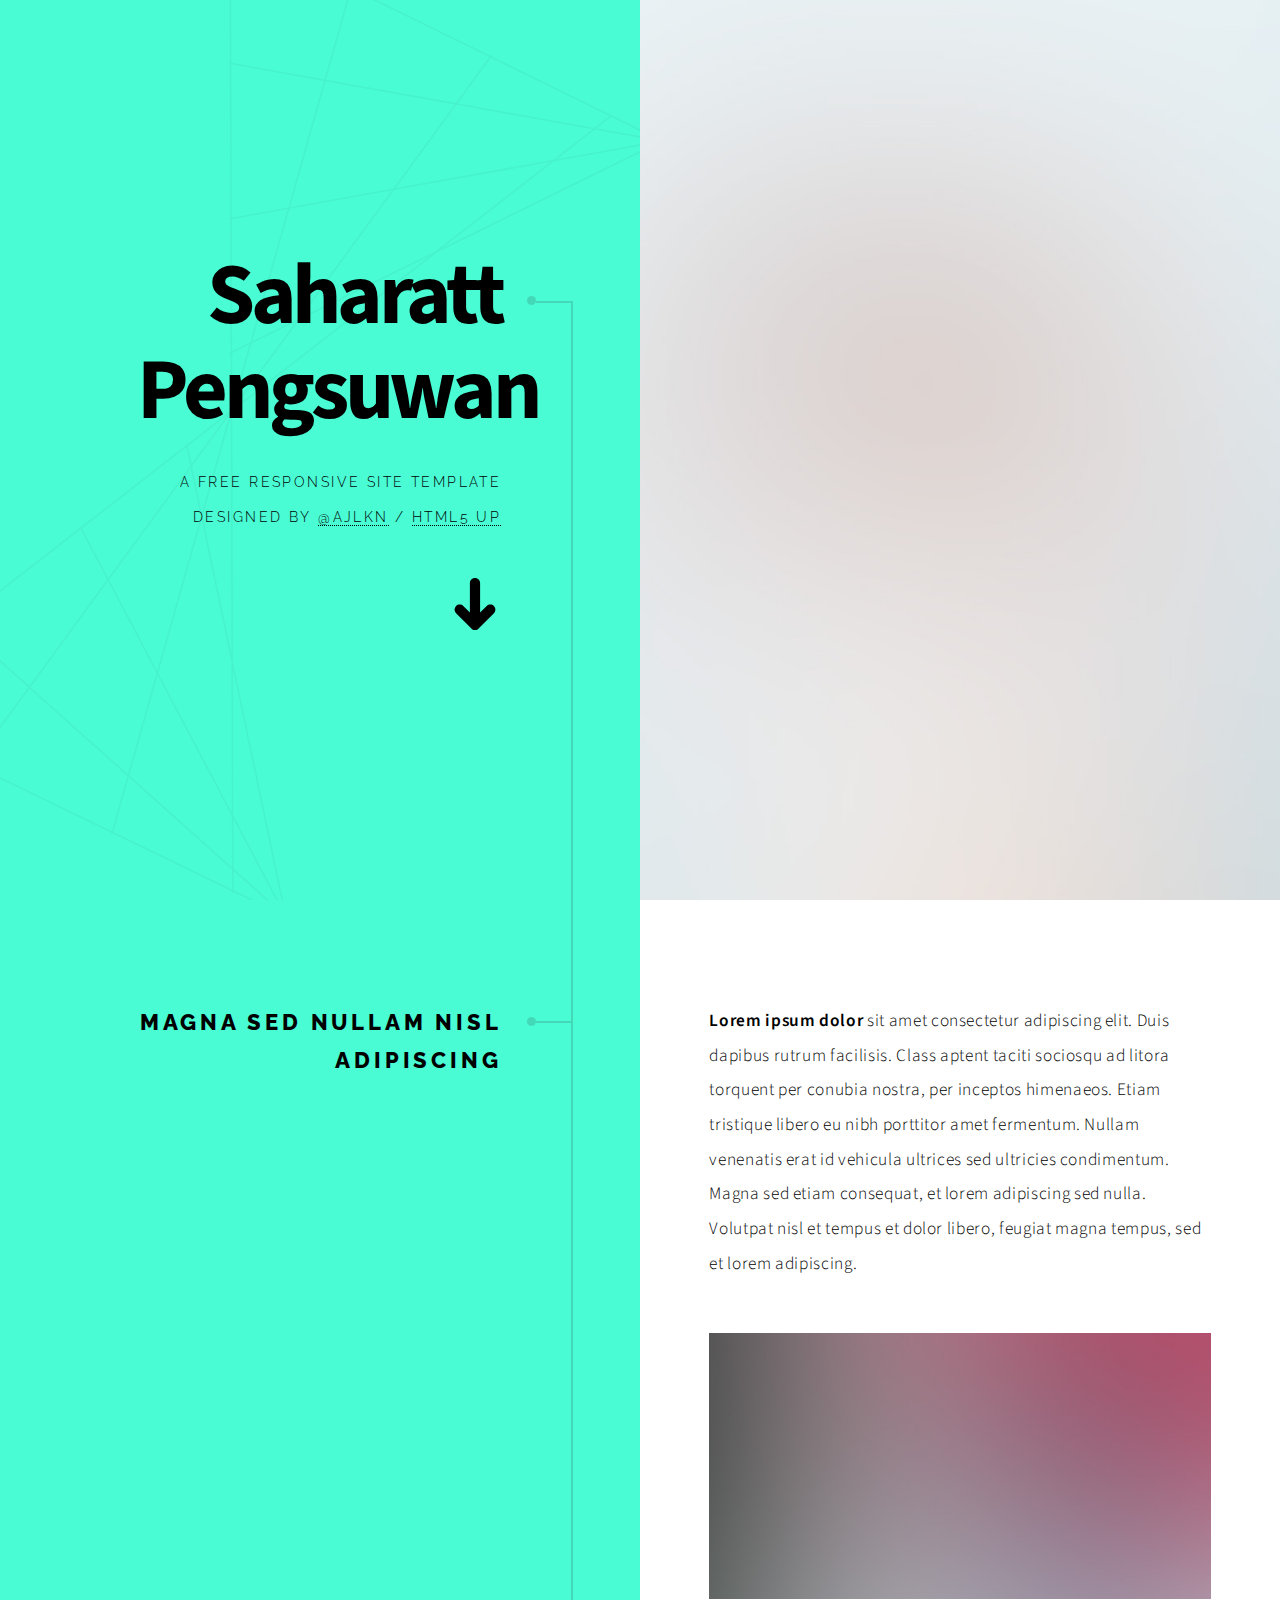
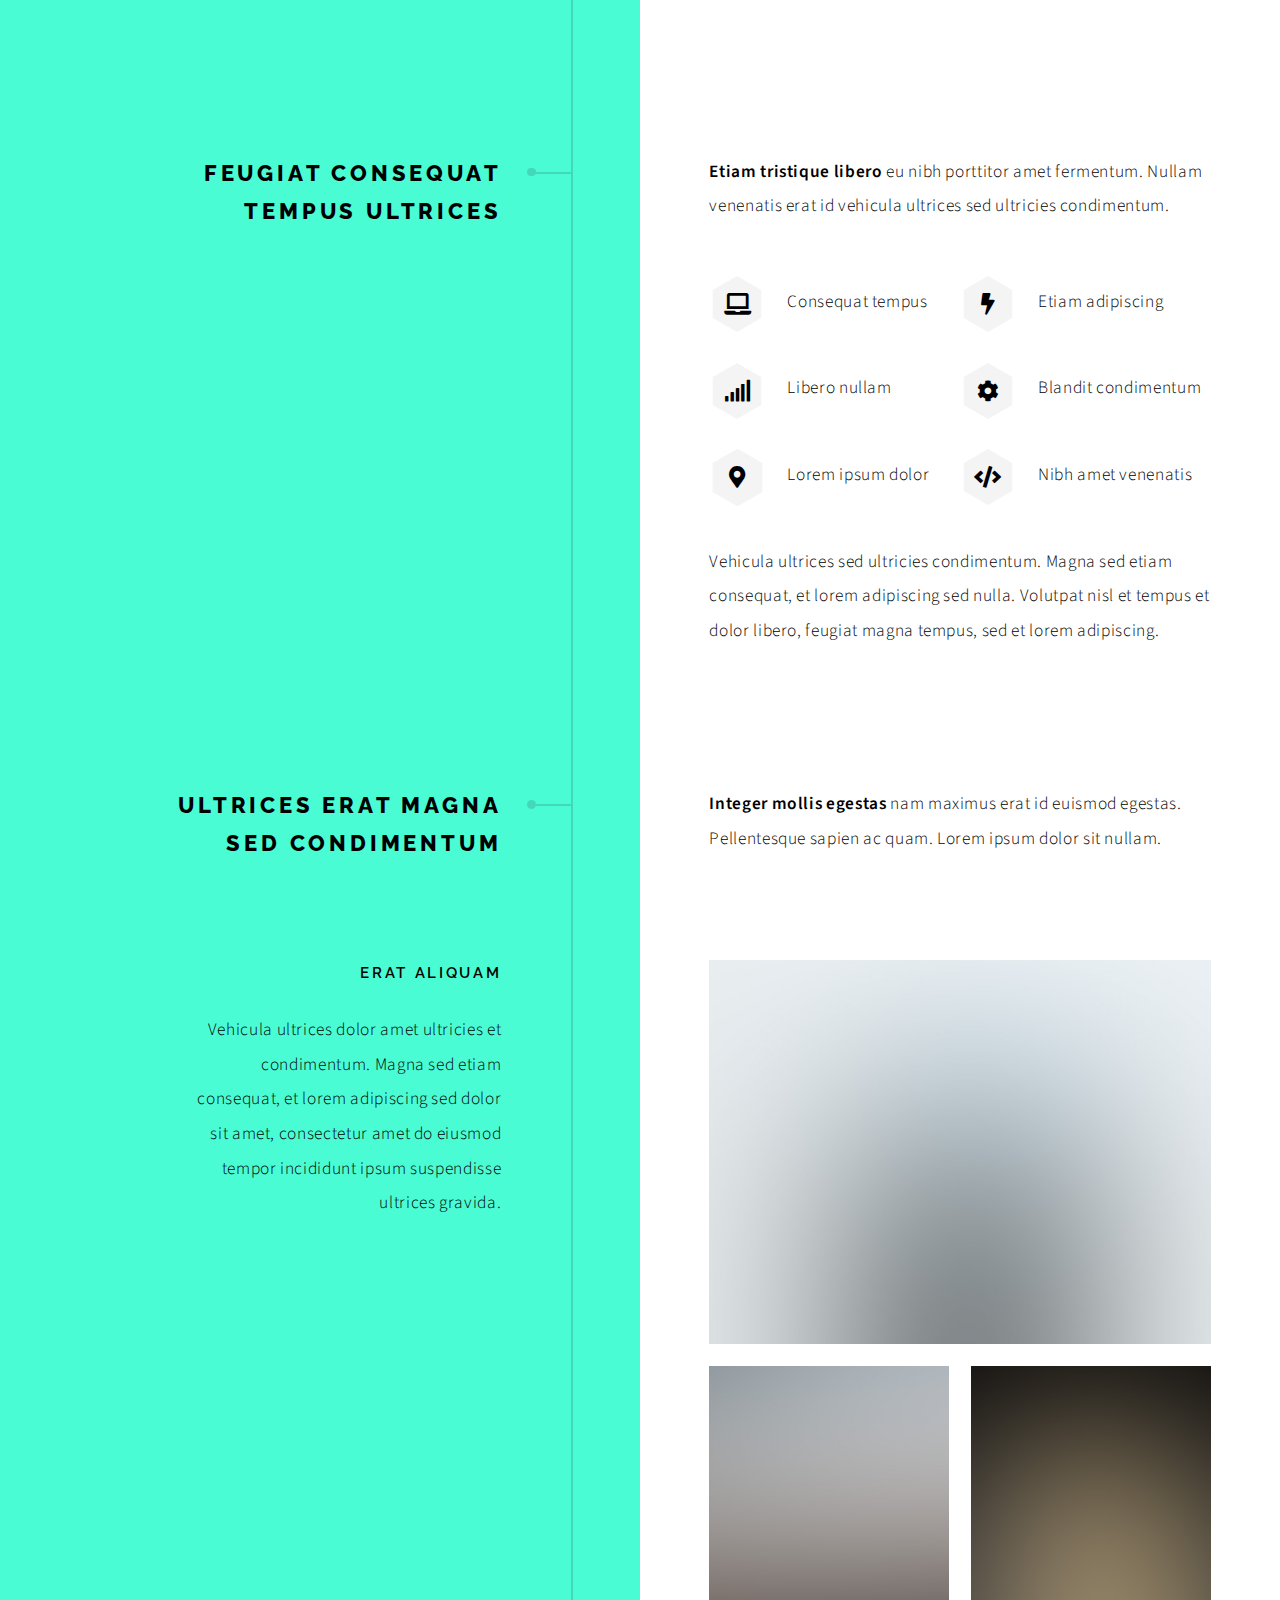
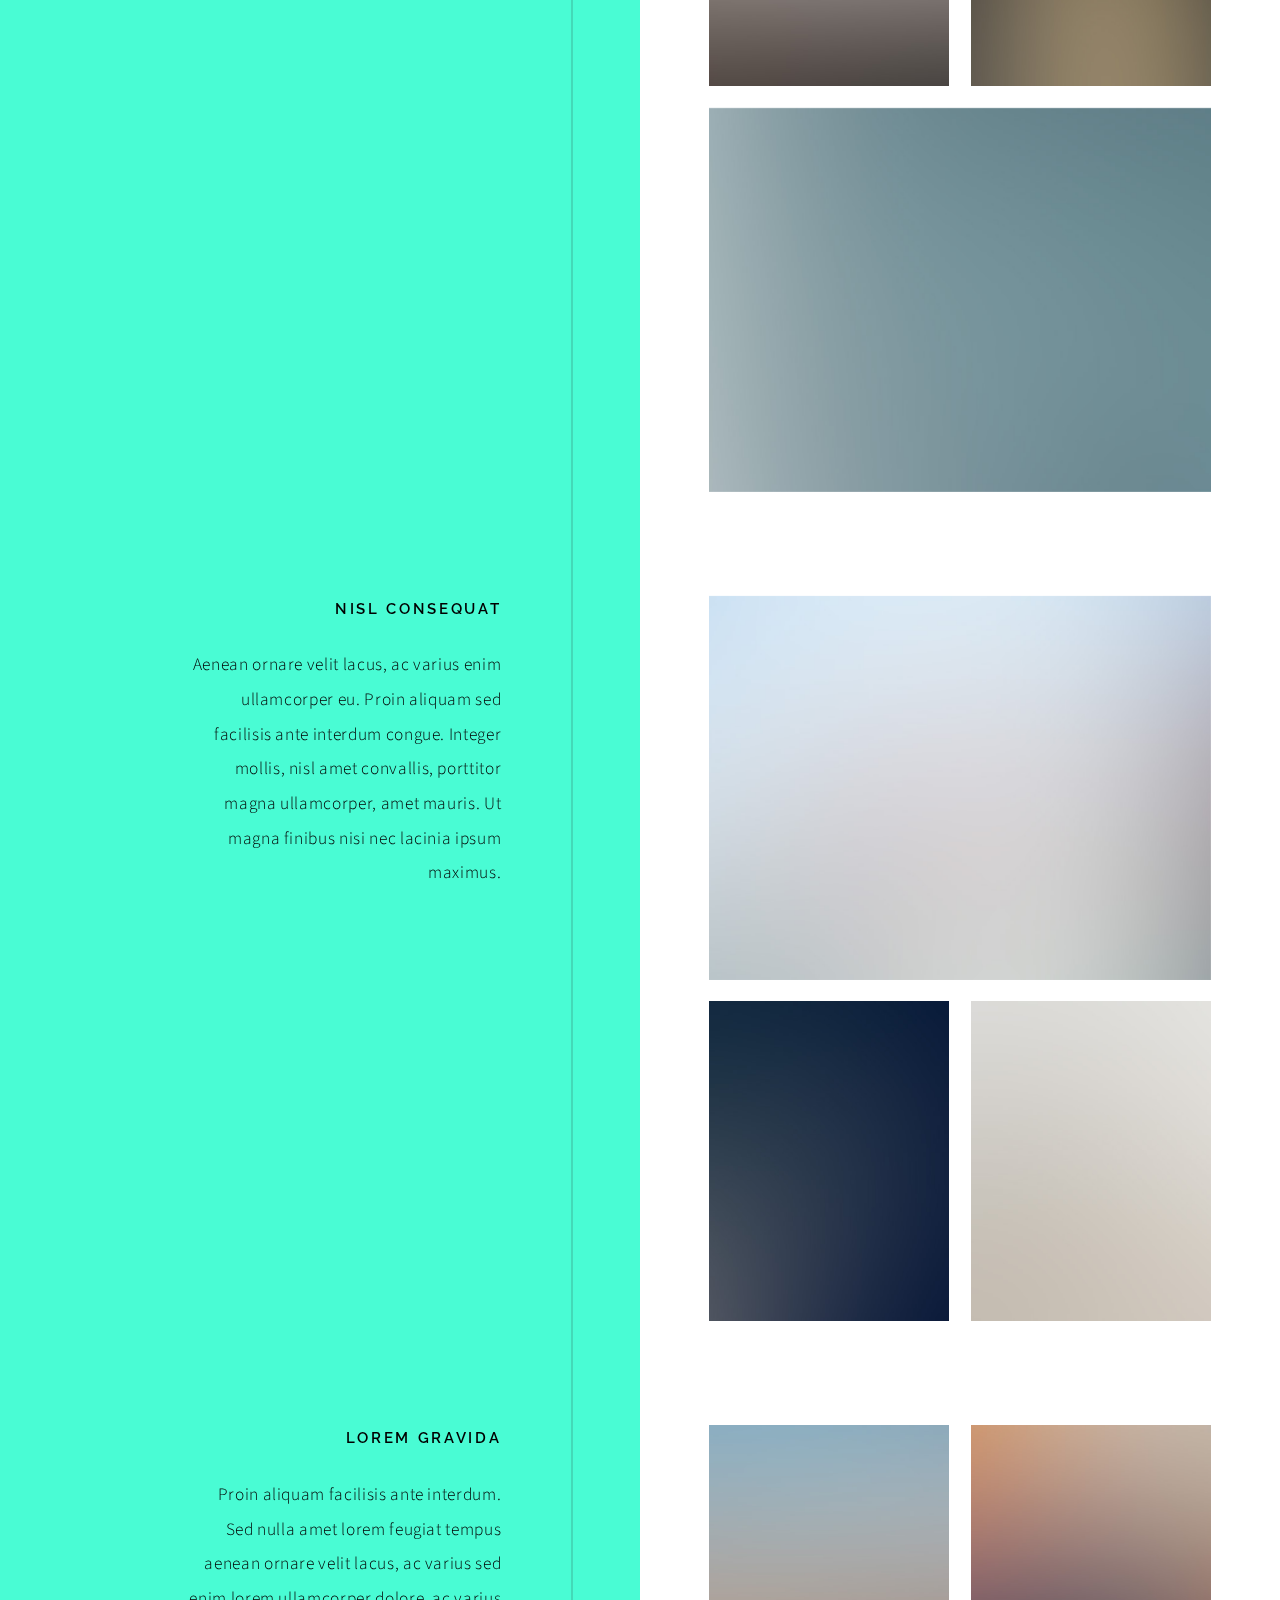
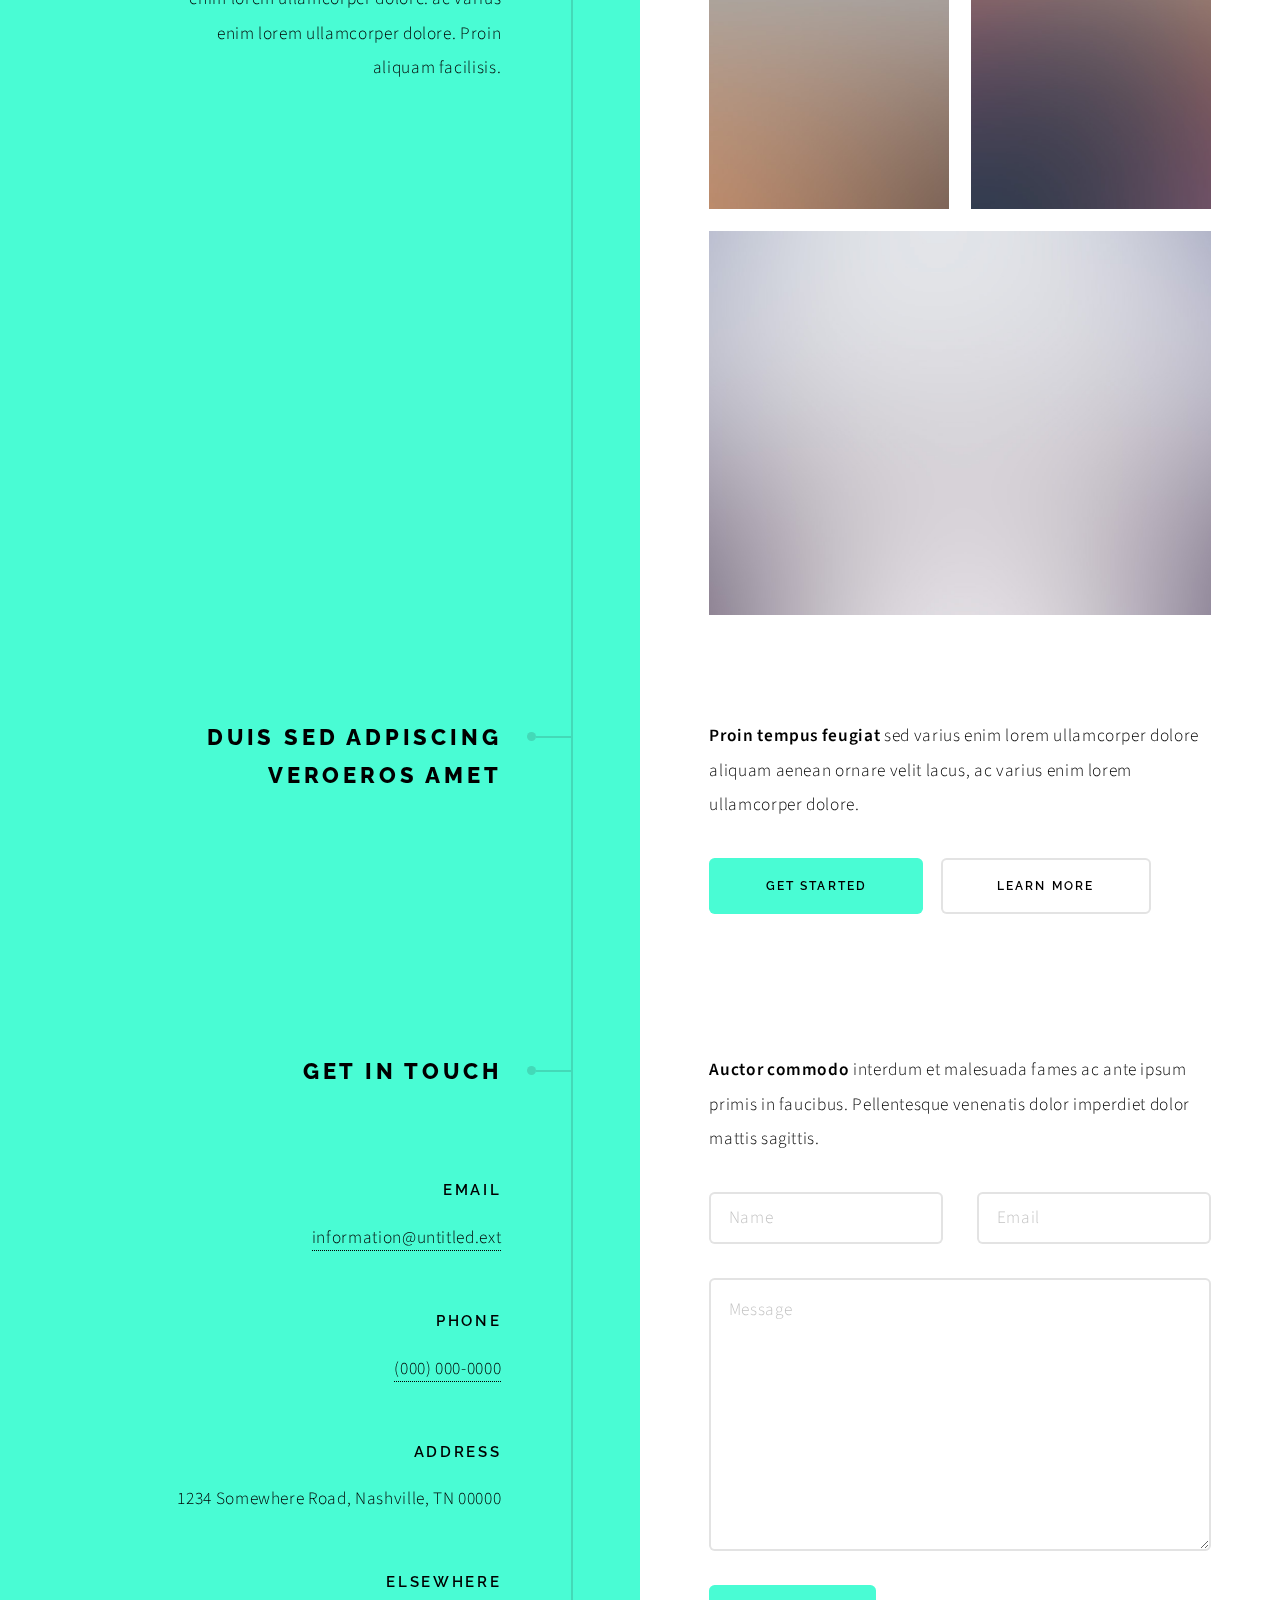
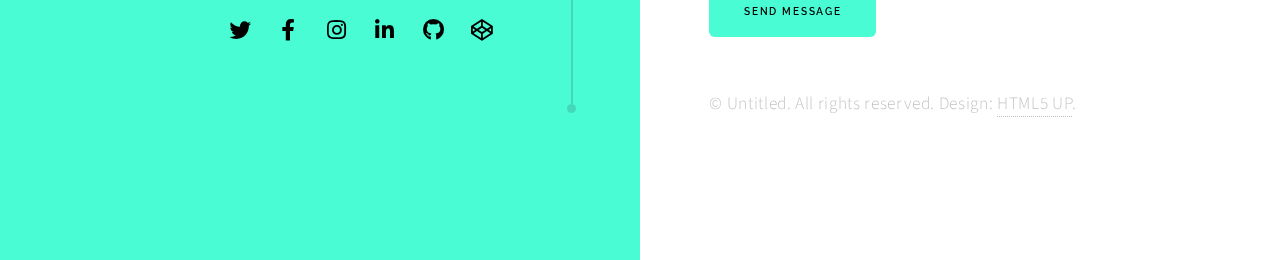
==== commit 672f8f75: "new_web" ====
--- a/index.html
+++ b/index.html
@@ -6,7 +6,7 @@
 -->
 <html>
 	<head>
-		<title>Saharatt Pengsuwan</title>
+		<title>Paradigm Shift by HTML5 UP</title>
 		<meta charset="utf-8" />
 		<meta name="viewport" content="width=device-width, initial-scale=1, user-scalable=no" />
 		<meta name="description" content="" />
@@ -21,7 +21,7 @@
 				<!-- Intro -->
 					<section class="intro">
 						<header>
-							<h1>Paradigm Shift</h1>
+							<h1>Saharatt Pengsuwan</h1>
 							<p>A free responsive site template designed by <a href="https://twitter.com/ajlkn">@ajlkn</a> / <a href="https://html5up.net">HTML5 UP</a></p>
 							<ul class="actions">
 								<li><a href="#first" class="arrow scrolly"><span class="label">Next</span></a></li>
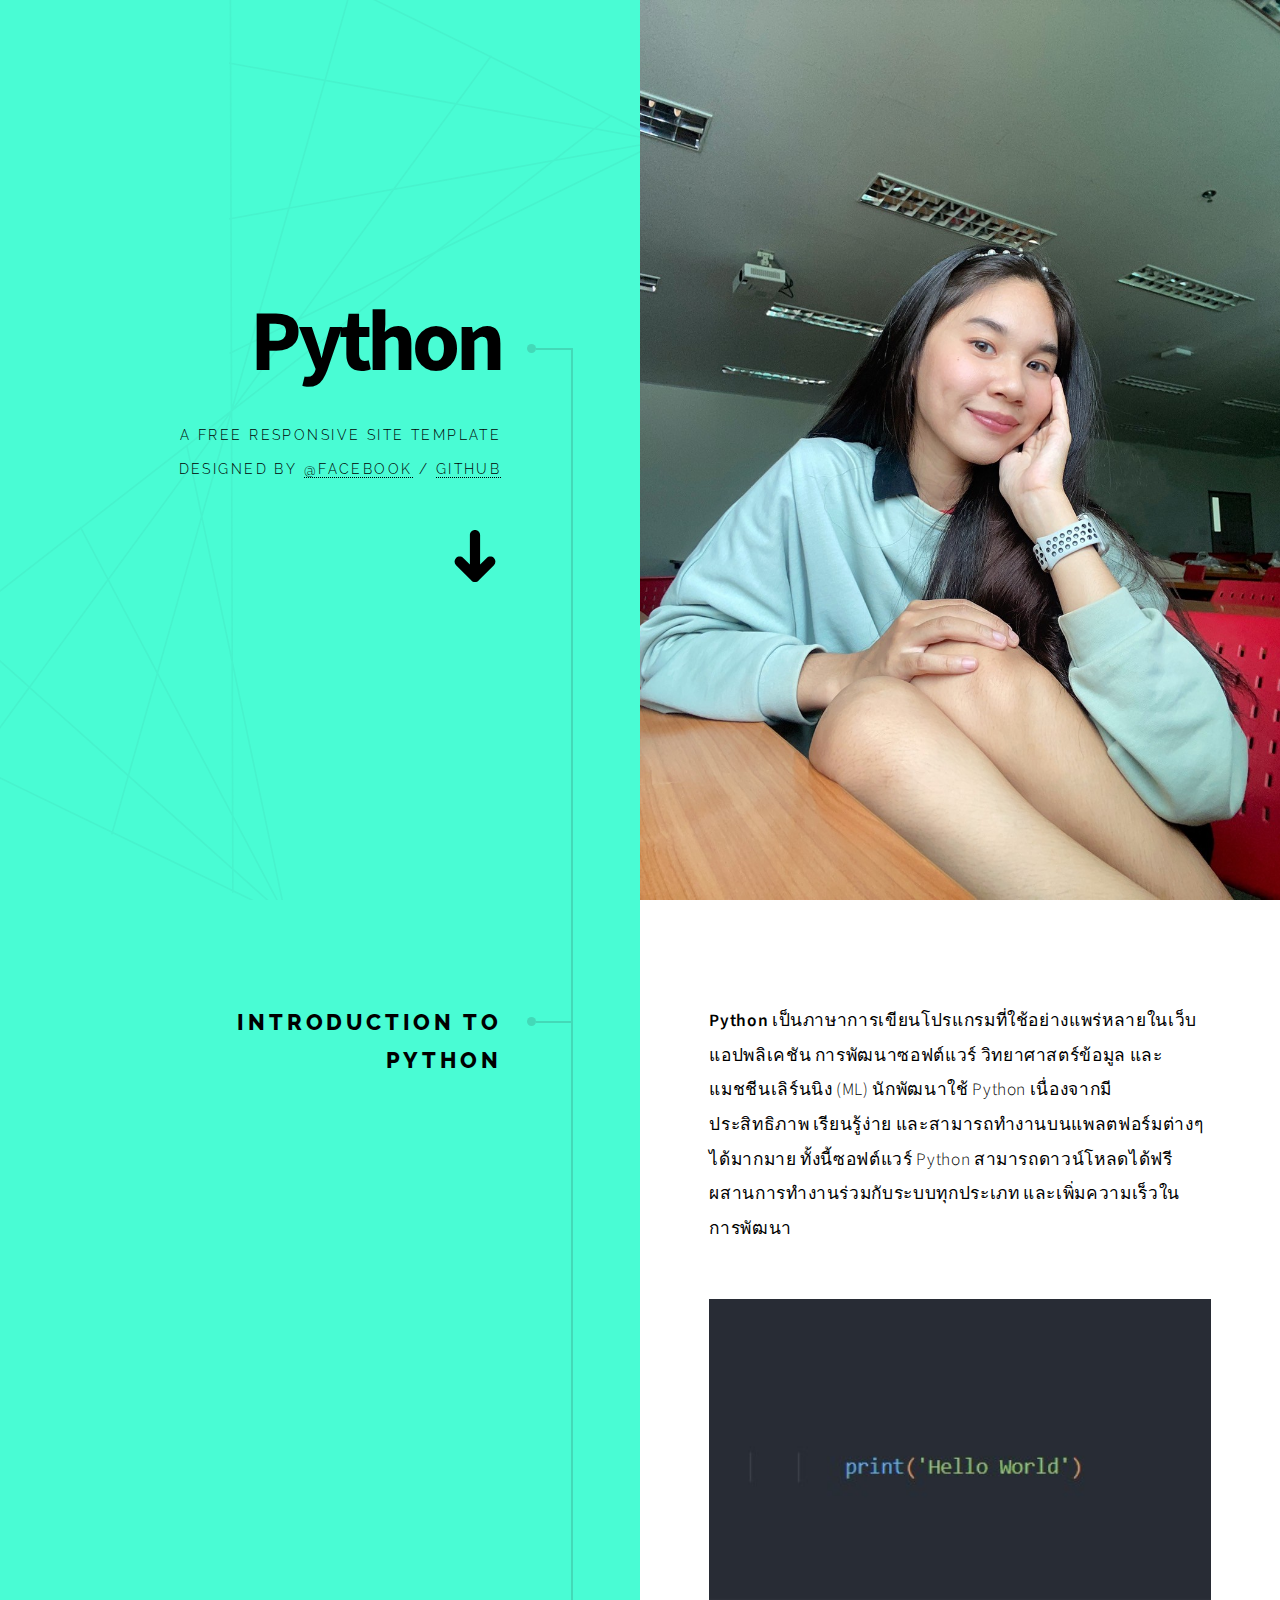
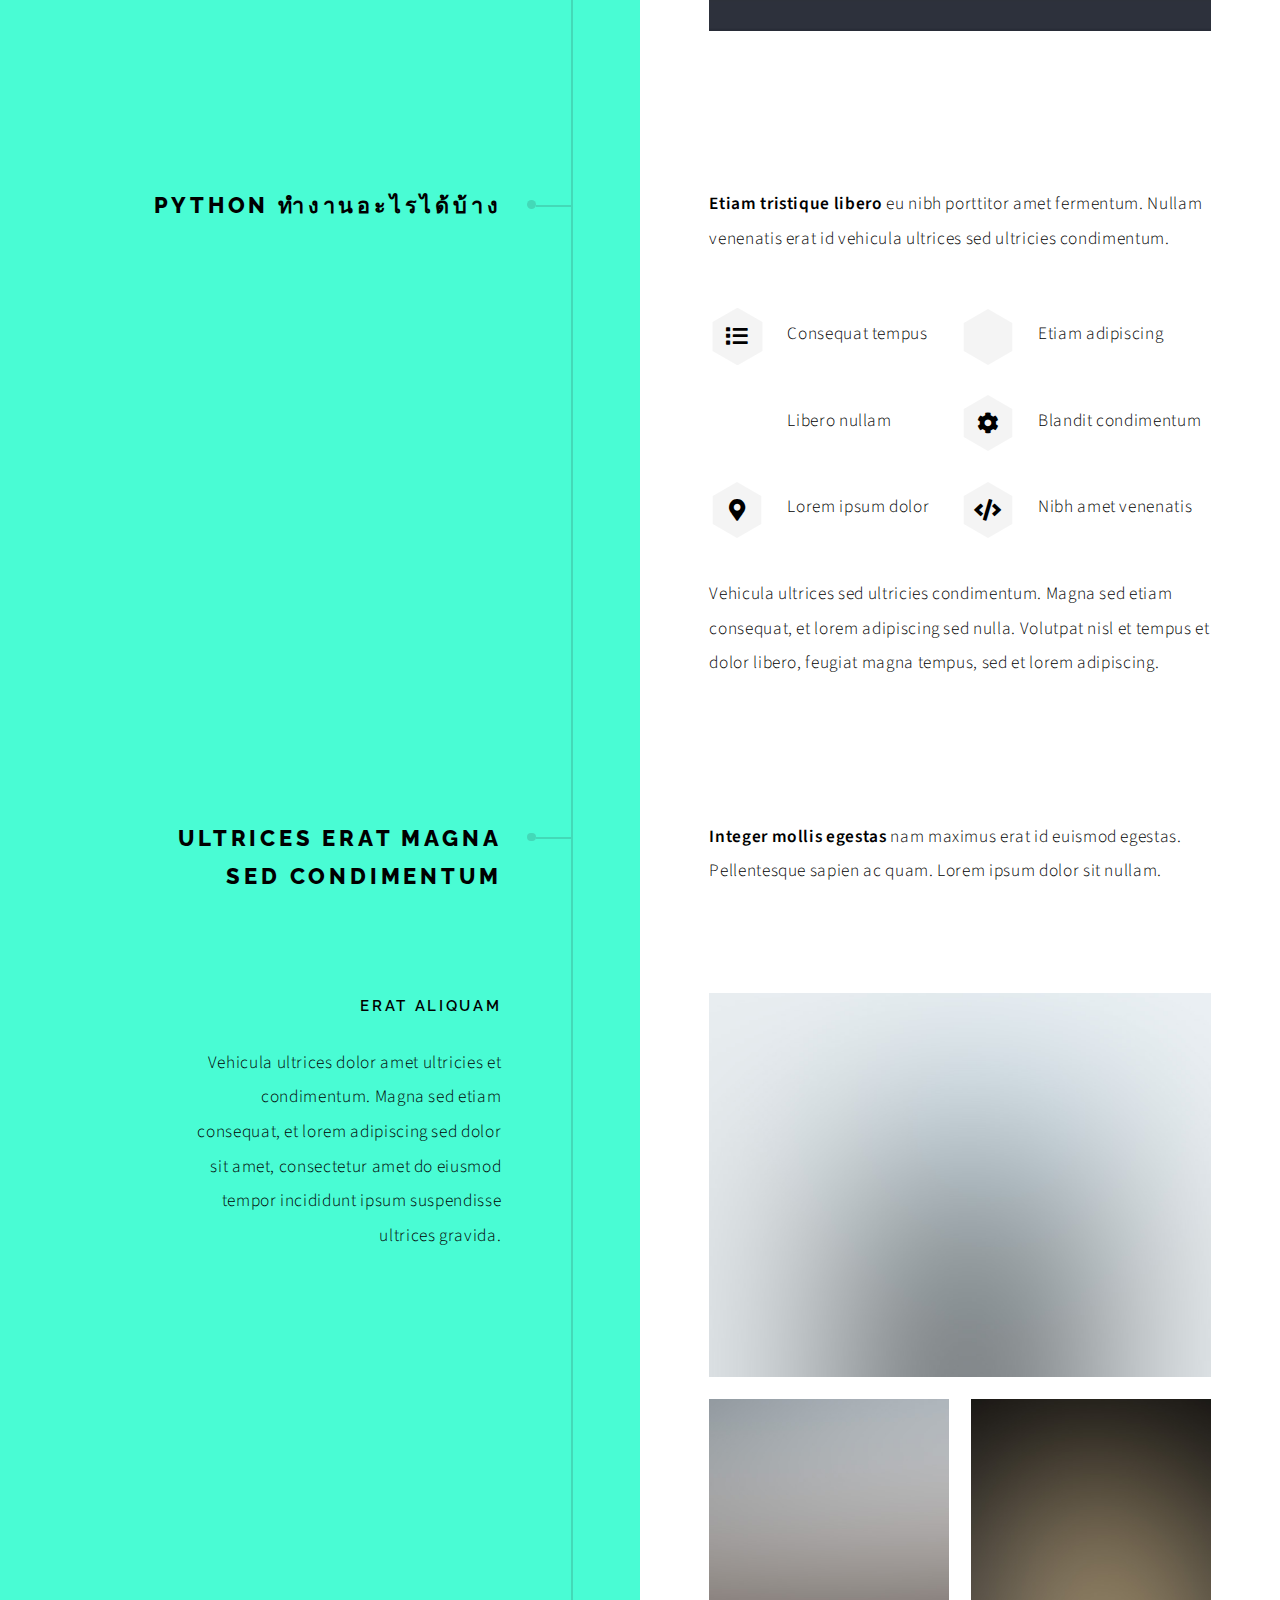
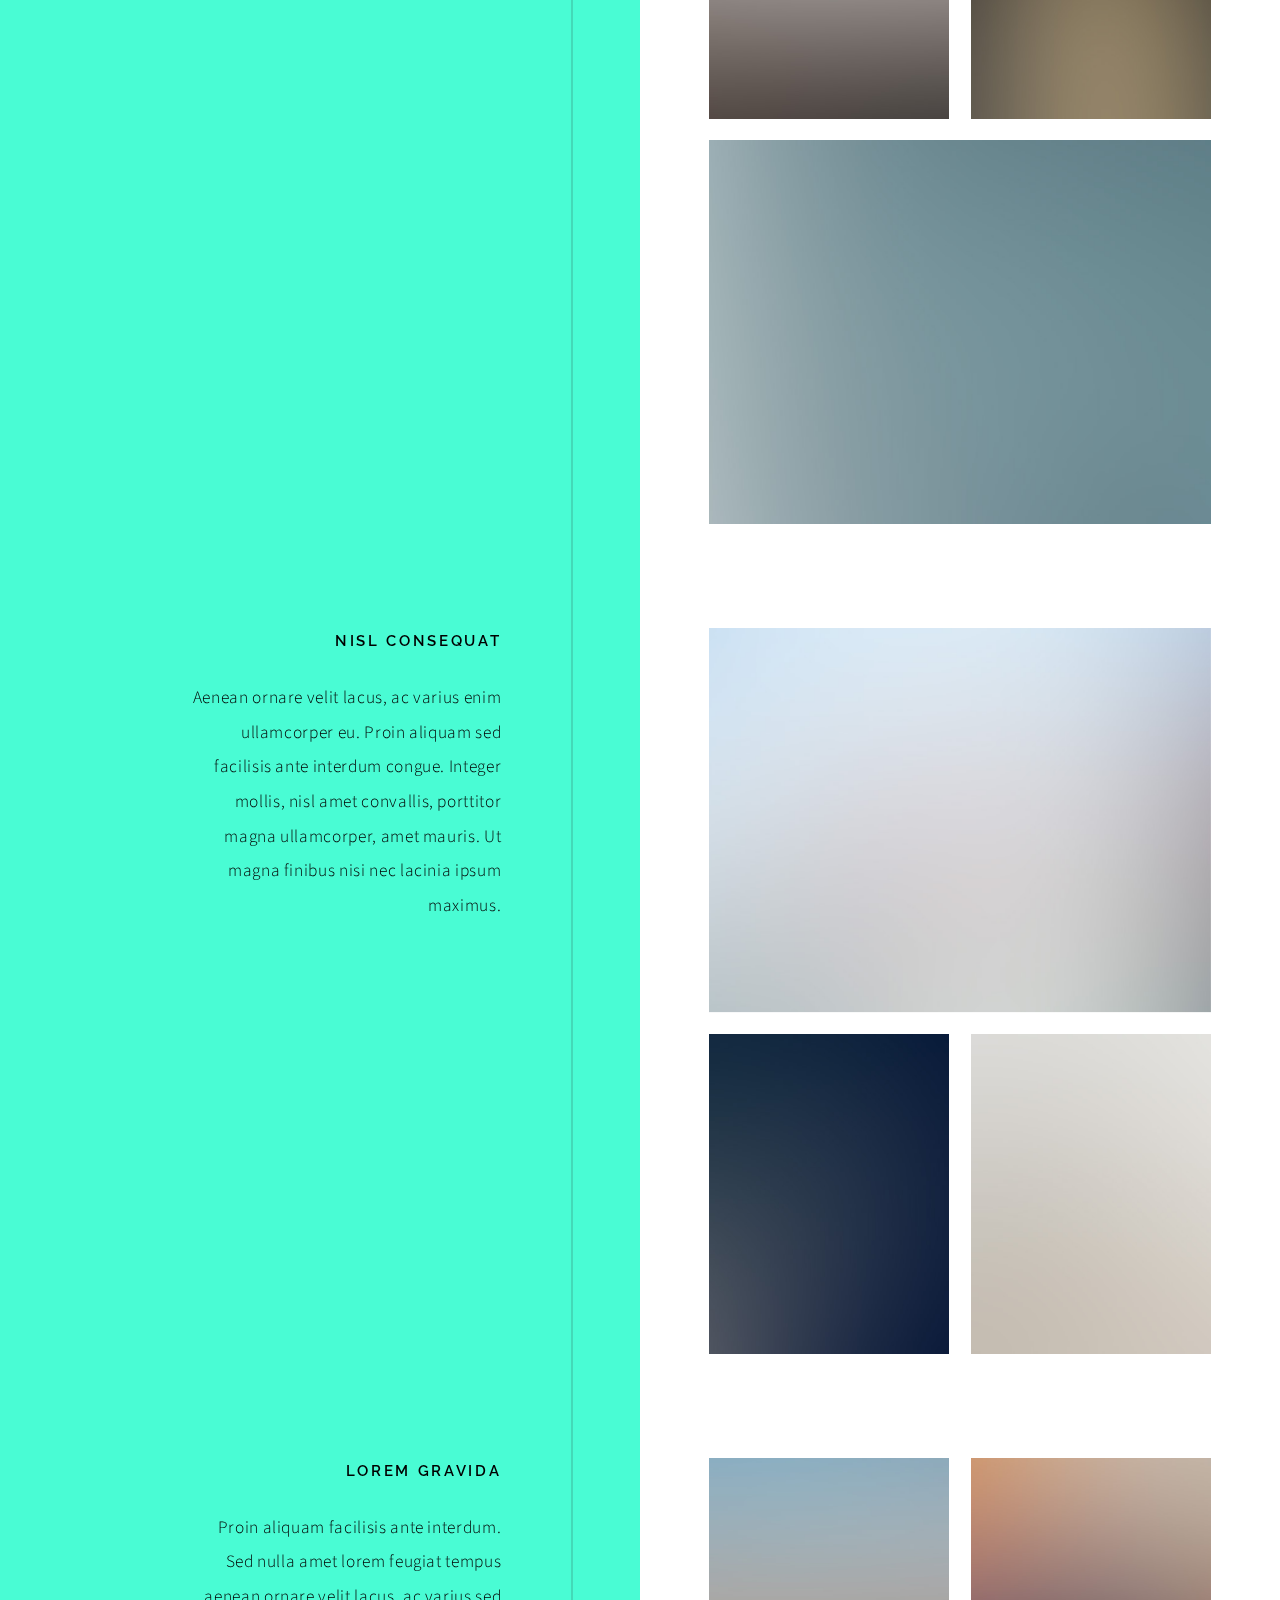
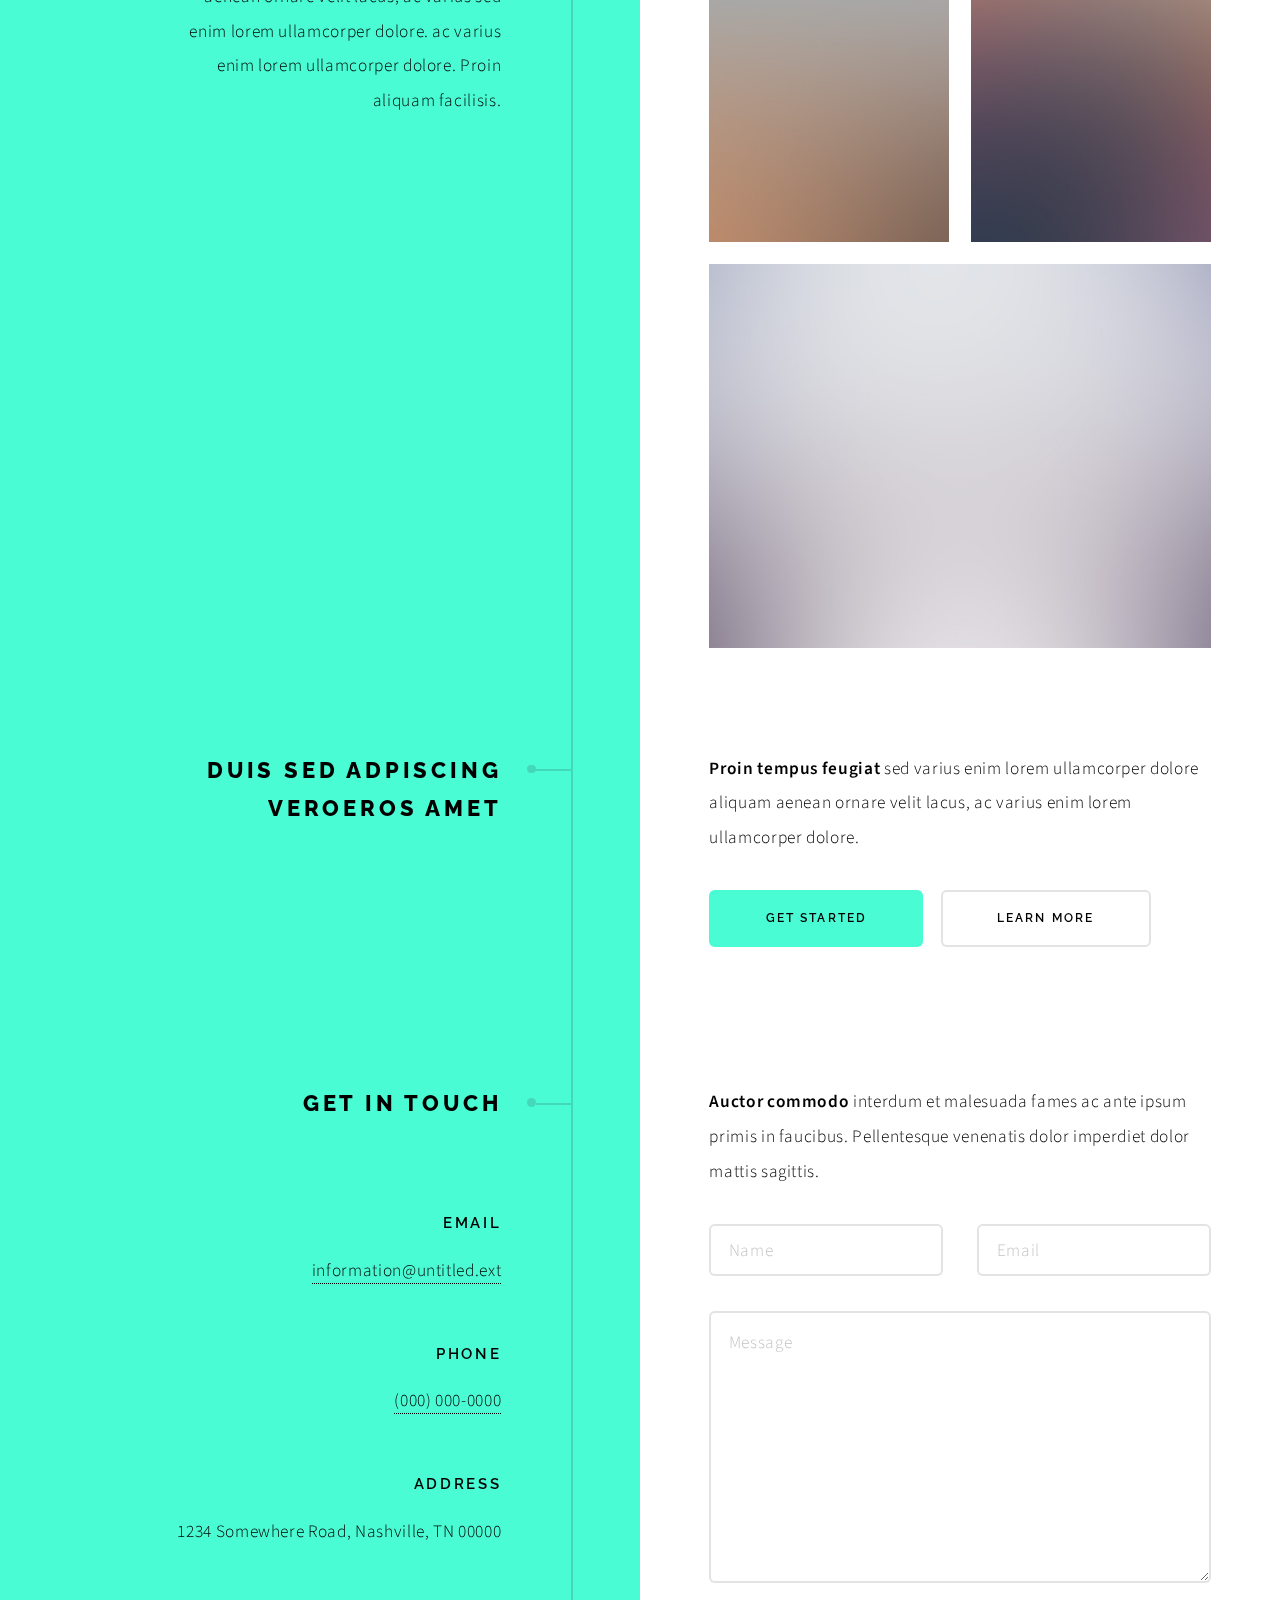
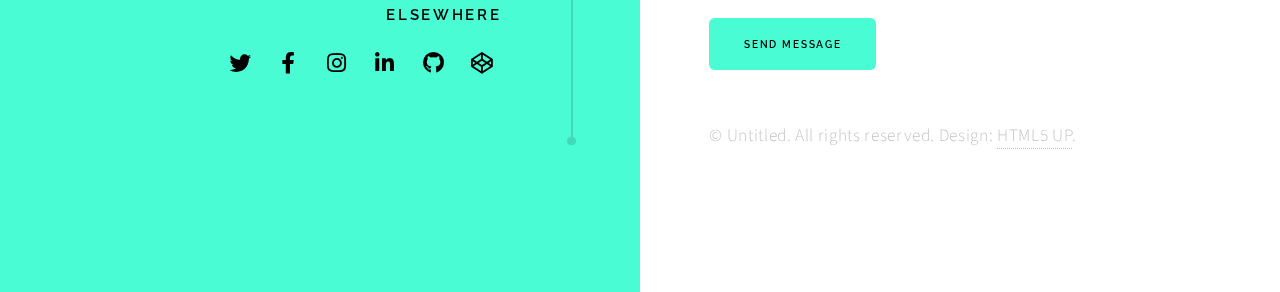
==== commit 84364855: "new" ====
--- a/index.html
+++ b/index.html
@@ -21,39 +21,39 @@
 				<!-- Intro -->
 					<section class="intro">
 						<header>
-							<h1>Saharatt Pengsuwan</h1>
-							<p>A free responsive site template designed by <a href="https://twitter.com/ajlkn">@ajlkn</a> / <a href="https://html5up.net">HTML5 UP</a></p>
+							<h1>Python</h1>
+							<p>A free responsive site template designed by <a href="https://web.facebook.com/saharat.pingsuwen">@facebook</a> / <a href="https://github.com/SaharattPengsuwan">github</a></p>
 							<ul class="actions">
 								<li><a href="#first" class="arrow scrolly"><span class="label">Next</span></a></li>
 							</ul>
 						</header>
 						<div class="content">
-							<span class="image fill" data-position="center"><img src="images/pic01.jpg" alt="" /></span>
+							<span class="image fill" data-position="center"><img src="images/noey.jpg" alt="" /></span>
 						</div>
 					</section>
 
 				<!-- Section -->
 					<section id="first">
 						<header>
-							<h2>Magna sed nullam nisl adipiscing</h2>
-						</header>
-						<div class="content">
-							<p><strong>Lorem ipsum dolor</strong> sit amet consectetur adipiscing elit. Duis dapibus rutrum facilisis. Class aptent taciti sociosqu ad litora torquent per conubia nostra, per inceptos himenaeos. Etiam tristique libero eu nibh porttitor amet fermentum. Nullam venenatis erat id vehicula ultrices sed ultricies condimentum. Magna sed etiam consequat, et lorem adipiscing sed nulla. Volutpat nisl et tempus et dolor libero, feugiat magna tempus, sed et lorem adipiscing.</p>
-							<span class="image main"><img src="images/pic02.jpg" alt="" /></span>
+							<h2>introduction to python</h2>
+						</header>
+						<div class="content">
+							<p><strong>Python</strong> เป็นภาษาการเขียนโปรแกรมที่ใช้อย่างแพร่หลายในเว็บแอปพลิเคชัน การพัฒนาซอฟต์แวร์ วิทยาศาสตร์ข้อมูล และแมชชีนเลิร์นนิง (ML) นักพัฒนาใช้ Python เนื่องจากมีประสิทธิภาพ เรียนรู้ง่าย และสามารถทำงานบนแพลตฟอร์มต่างๆ ได้มากมาย ทั้งนี้ซอฟต์แวร์ Python สามารถดาวน์โหลดได้ฟรี ผสานการทำงานร่วมกับระบบทุกประเภท และเพิ่มความเร็วในการพัฒนา</p>
+							<span class="image main"><img src="images/python.jpg" alt="" /></span>
 						</div>
 					</section>
 
 				<!-- Section -->
 					<section>
 						<header>
-							<h2>Feugiat consequat tempus ultrices</h2>
+							<h2>Python ทำงานอะไรได้บ้าง    </h2>
 						</header>
 						<div class="content">
 							<p><strong>Etiam tristique libero</strong> eu nibh porttitor amet fermentum. Nullam venenatis erat id vehicula ultrices sed ultricies condimentum.</p>
 							<ul class="feature-icons">
-								<li class="icon solid fa-laptop">Consequat tempus</li>
-								<li class="icon solid fa-bolt">Etiam adipiscing</li>
-								<li class="icon solid fa-signal">Libero nullam</li>
+								<li class="icon solid fa-list">Consequat tempus</li>
+								<li class="icon solid fa-codepen">Etiam adipiscing</li>
+								<li class="icon solid fa-string">Libero nullam</li>
 								<li class="icon solid fa-cog">Blandit condimentum</li>
 								<li class="icon solid fa-map-marker-alt">Lorem ipsum dolor</li>
 								<li class="icon solid fa-code">Nibh amet venenatis</li>
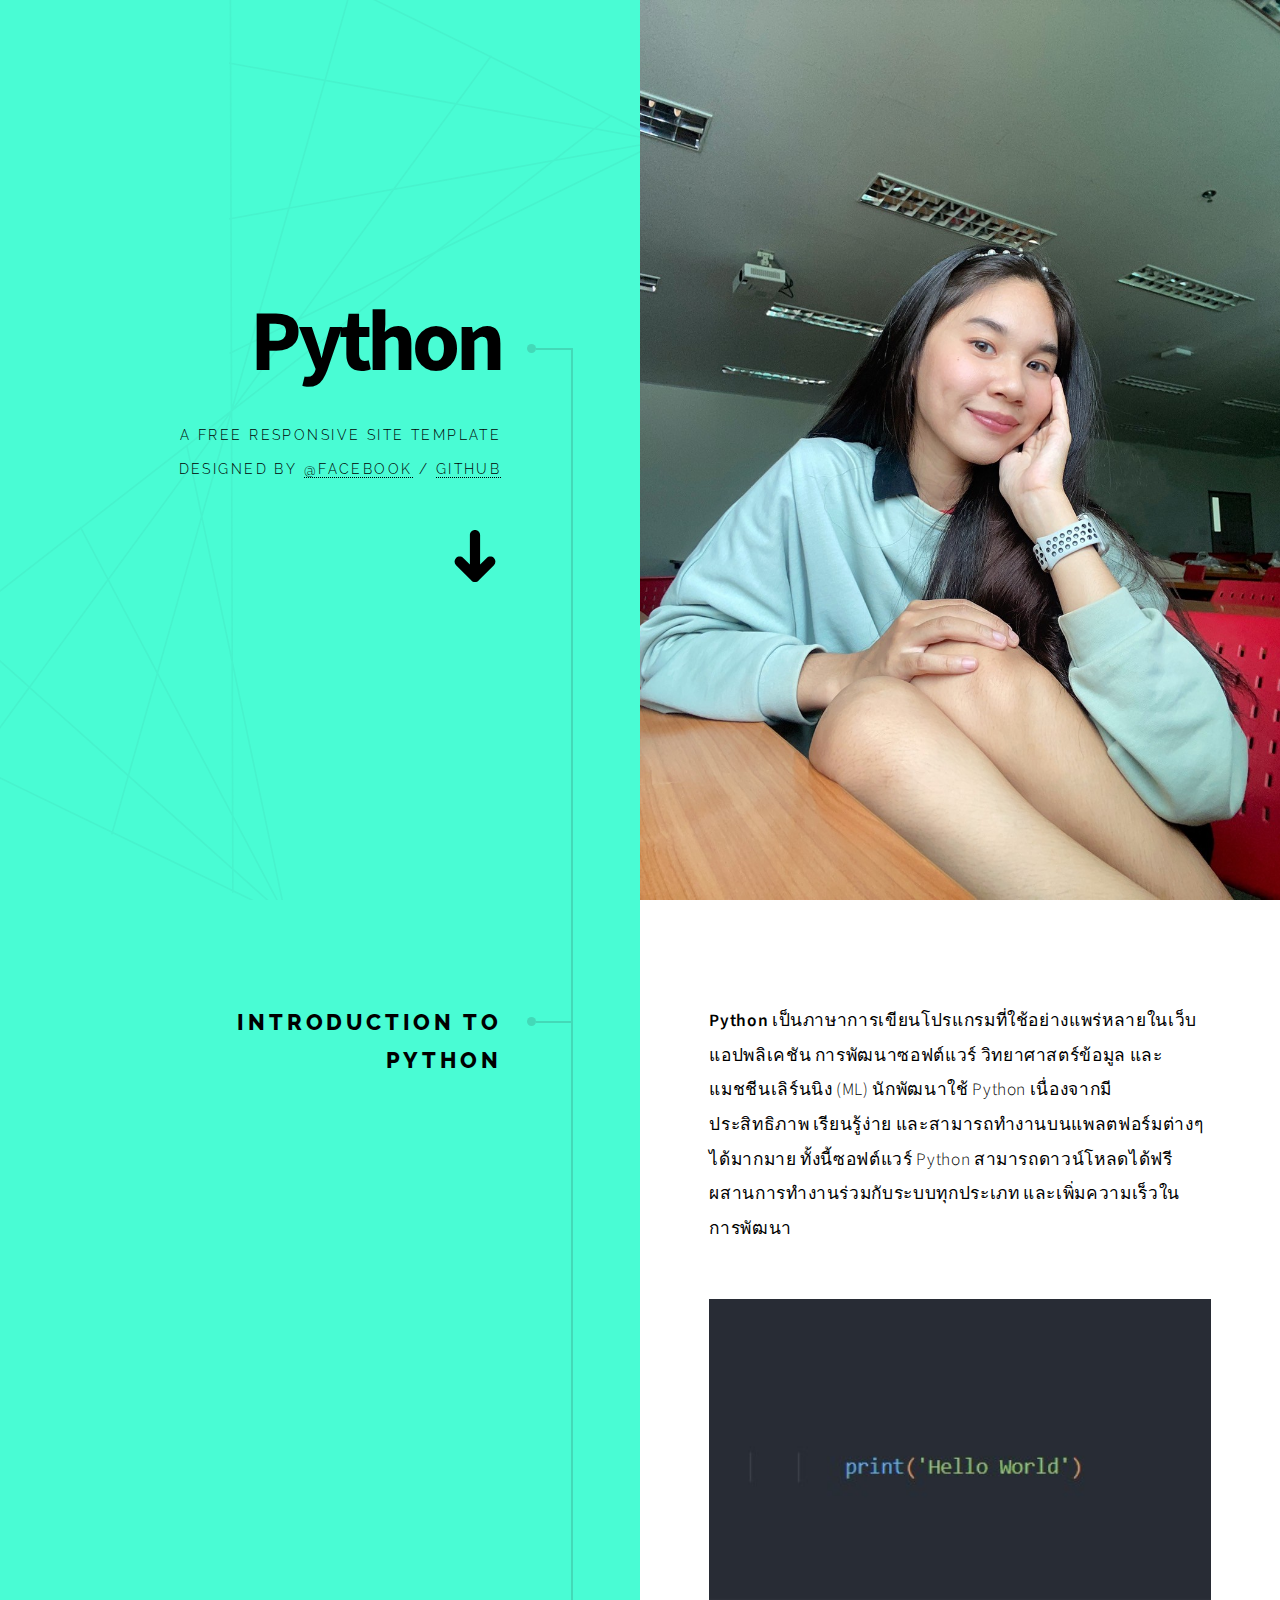
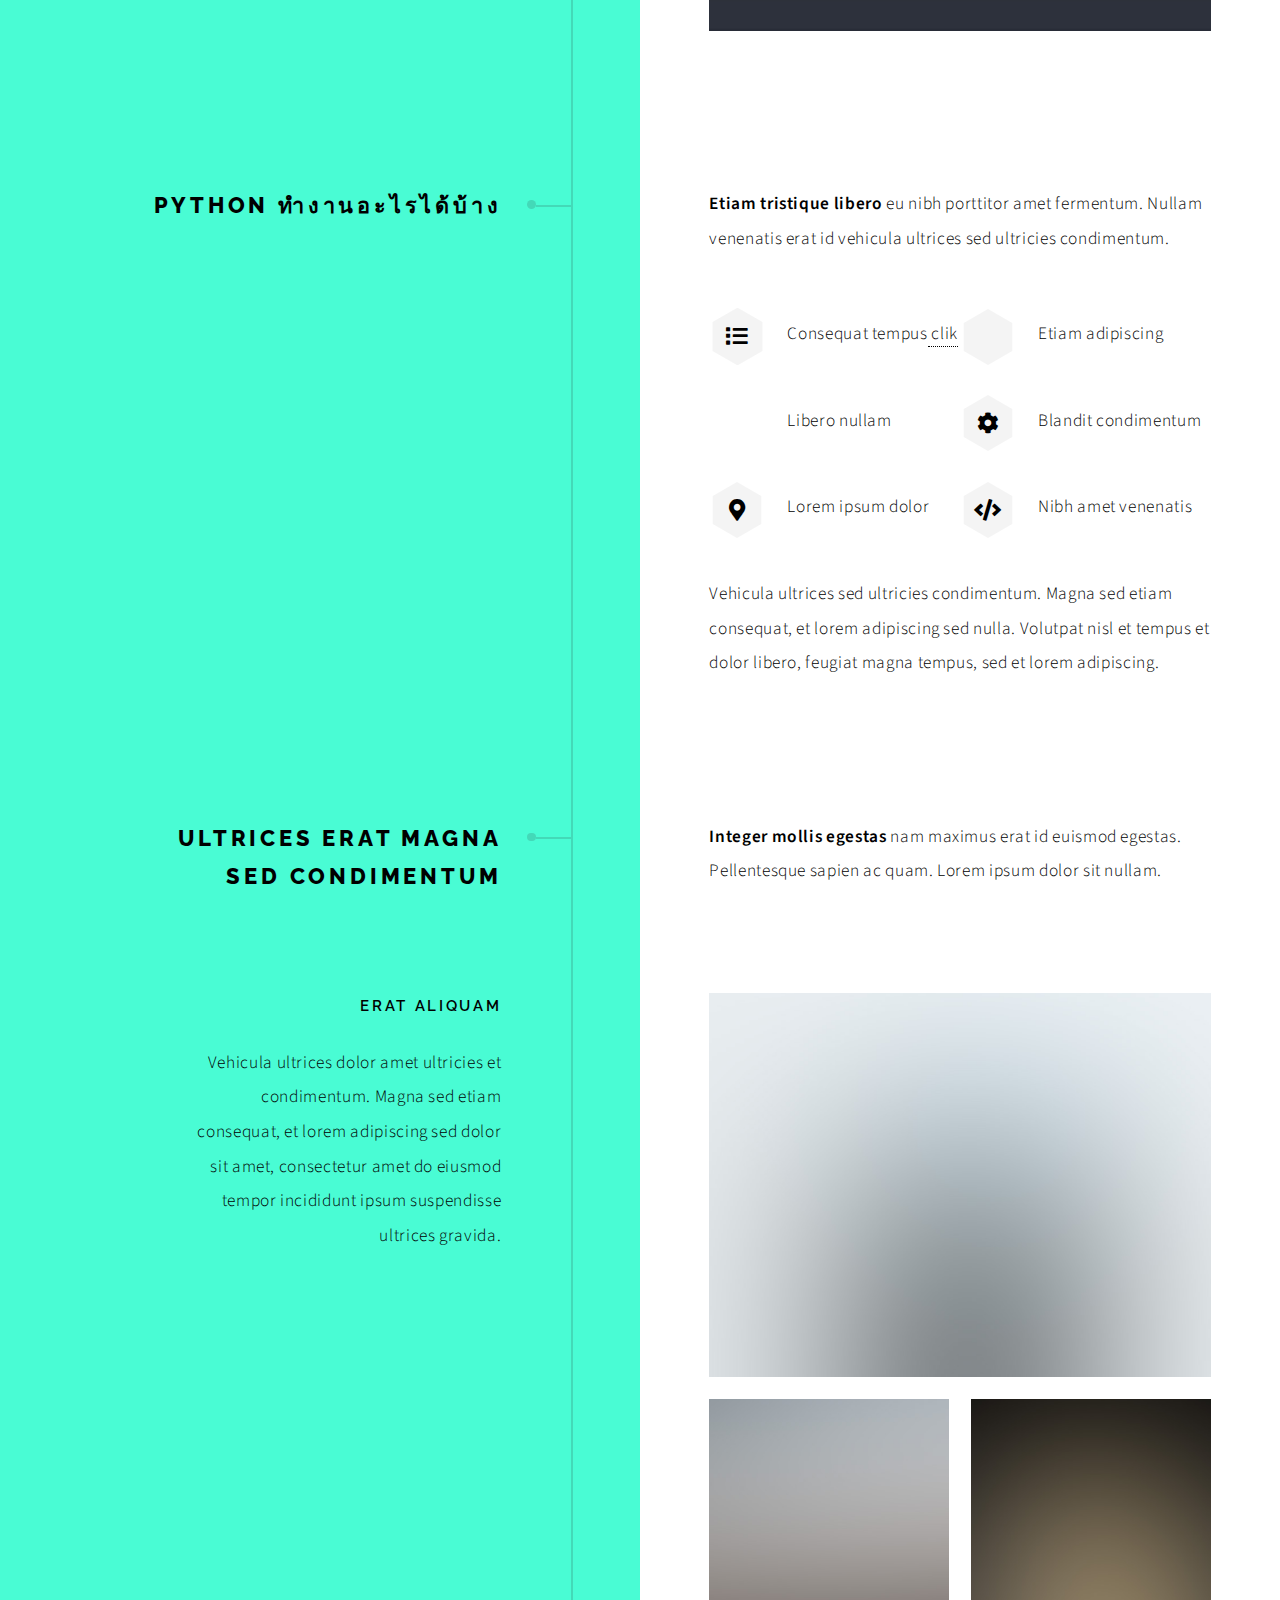
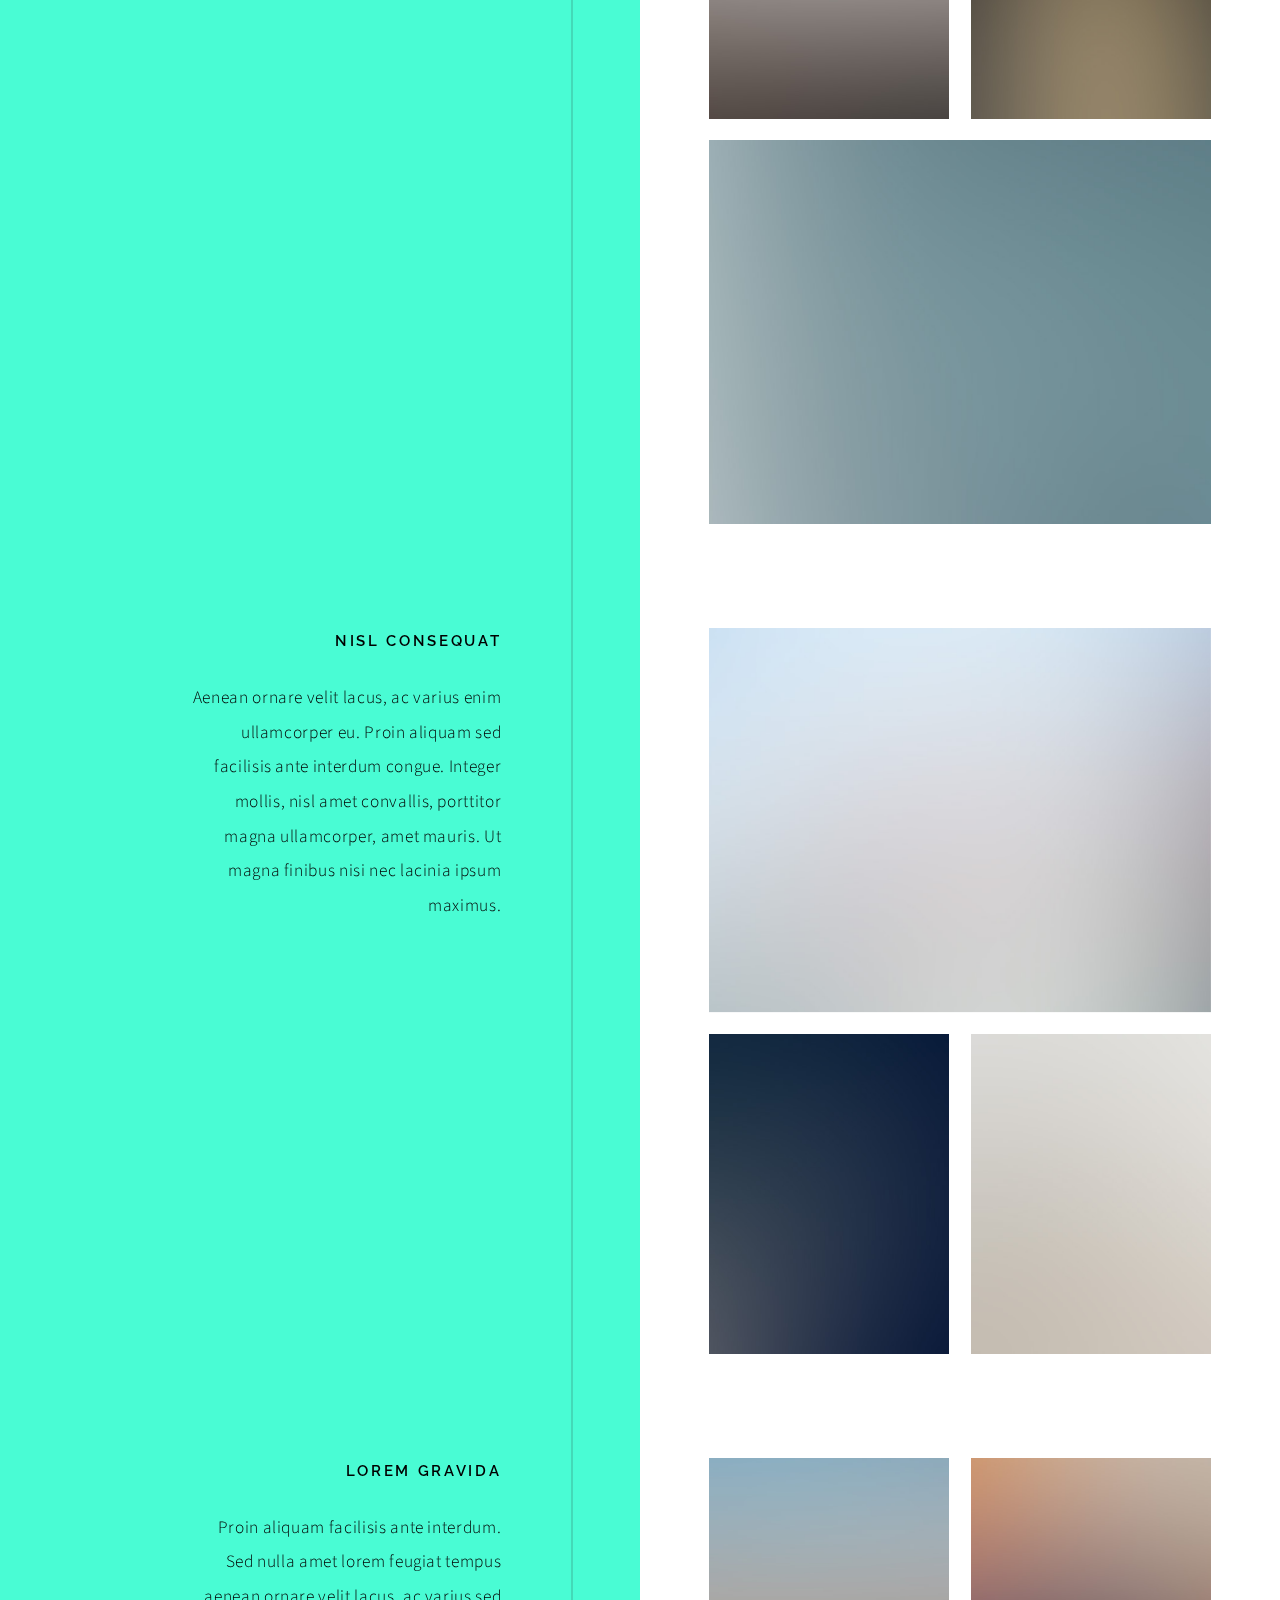
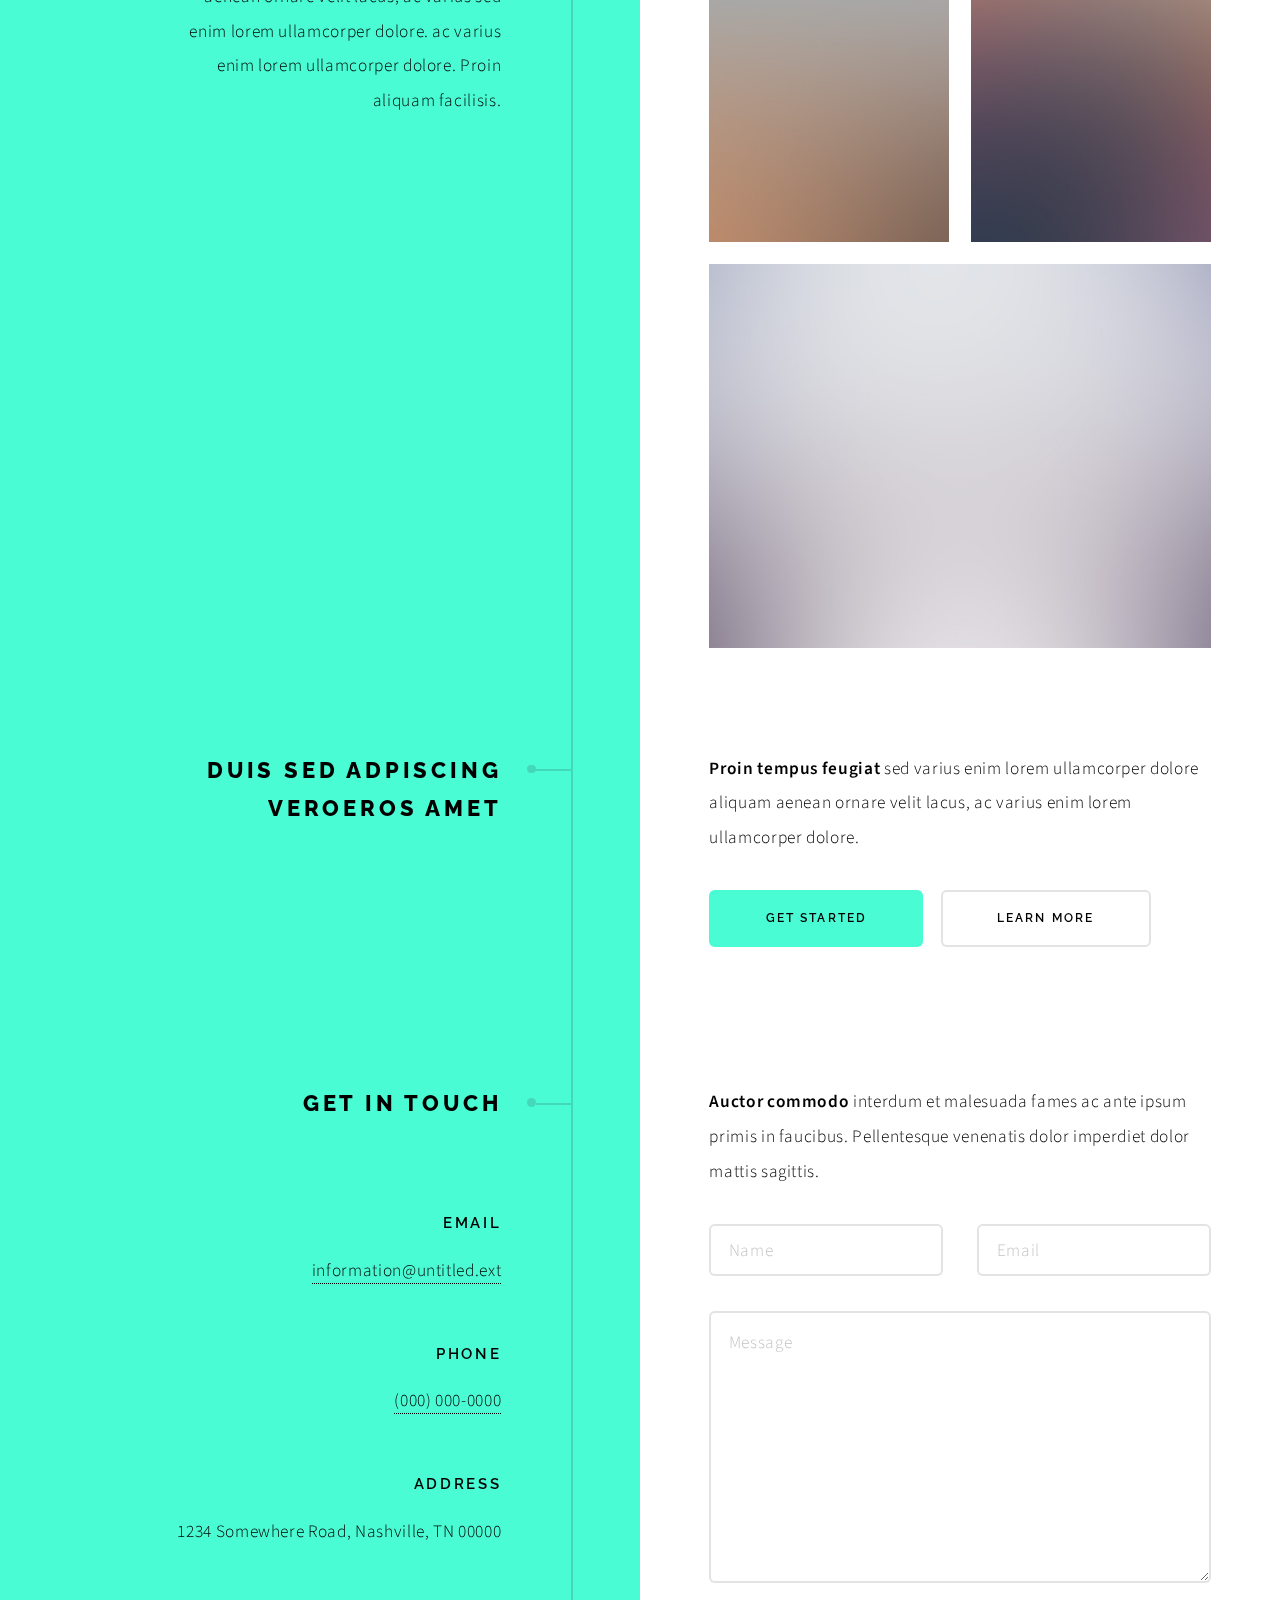
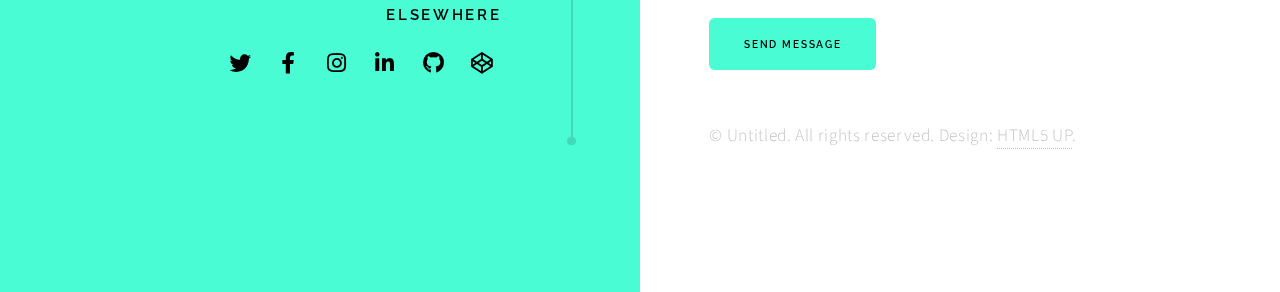
==== commit 17aeefc5: "new" ====
--- a/index.html
+++ b/index.html
@@ -51,7 +51,7 @@
 						<div class="content">
 							<p><strong>Etiam tristique libero</strong> eu nibh porttitor amet fermentum. Nullam venenatis erat id vehicula ultrices sed ultricies condimentum.</p>
 							<ul class="feature-icons">
-								<li class="icon solid fa-list">Consequat tempus</li>
+								<li class="icon solid fa-list">Consequat tempus<a href=""> clik</a></li>
 								<li class="icon solid fa-codepen">Etiam adipiscing</li>
 								<li class="icon solid fa-string">Libero nullam</li>
 								<li class="icon solid fa-cog">Blandit condimentum</li>
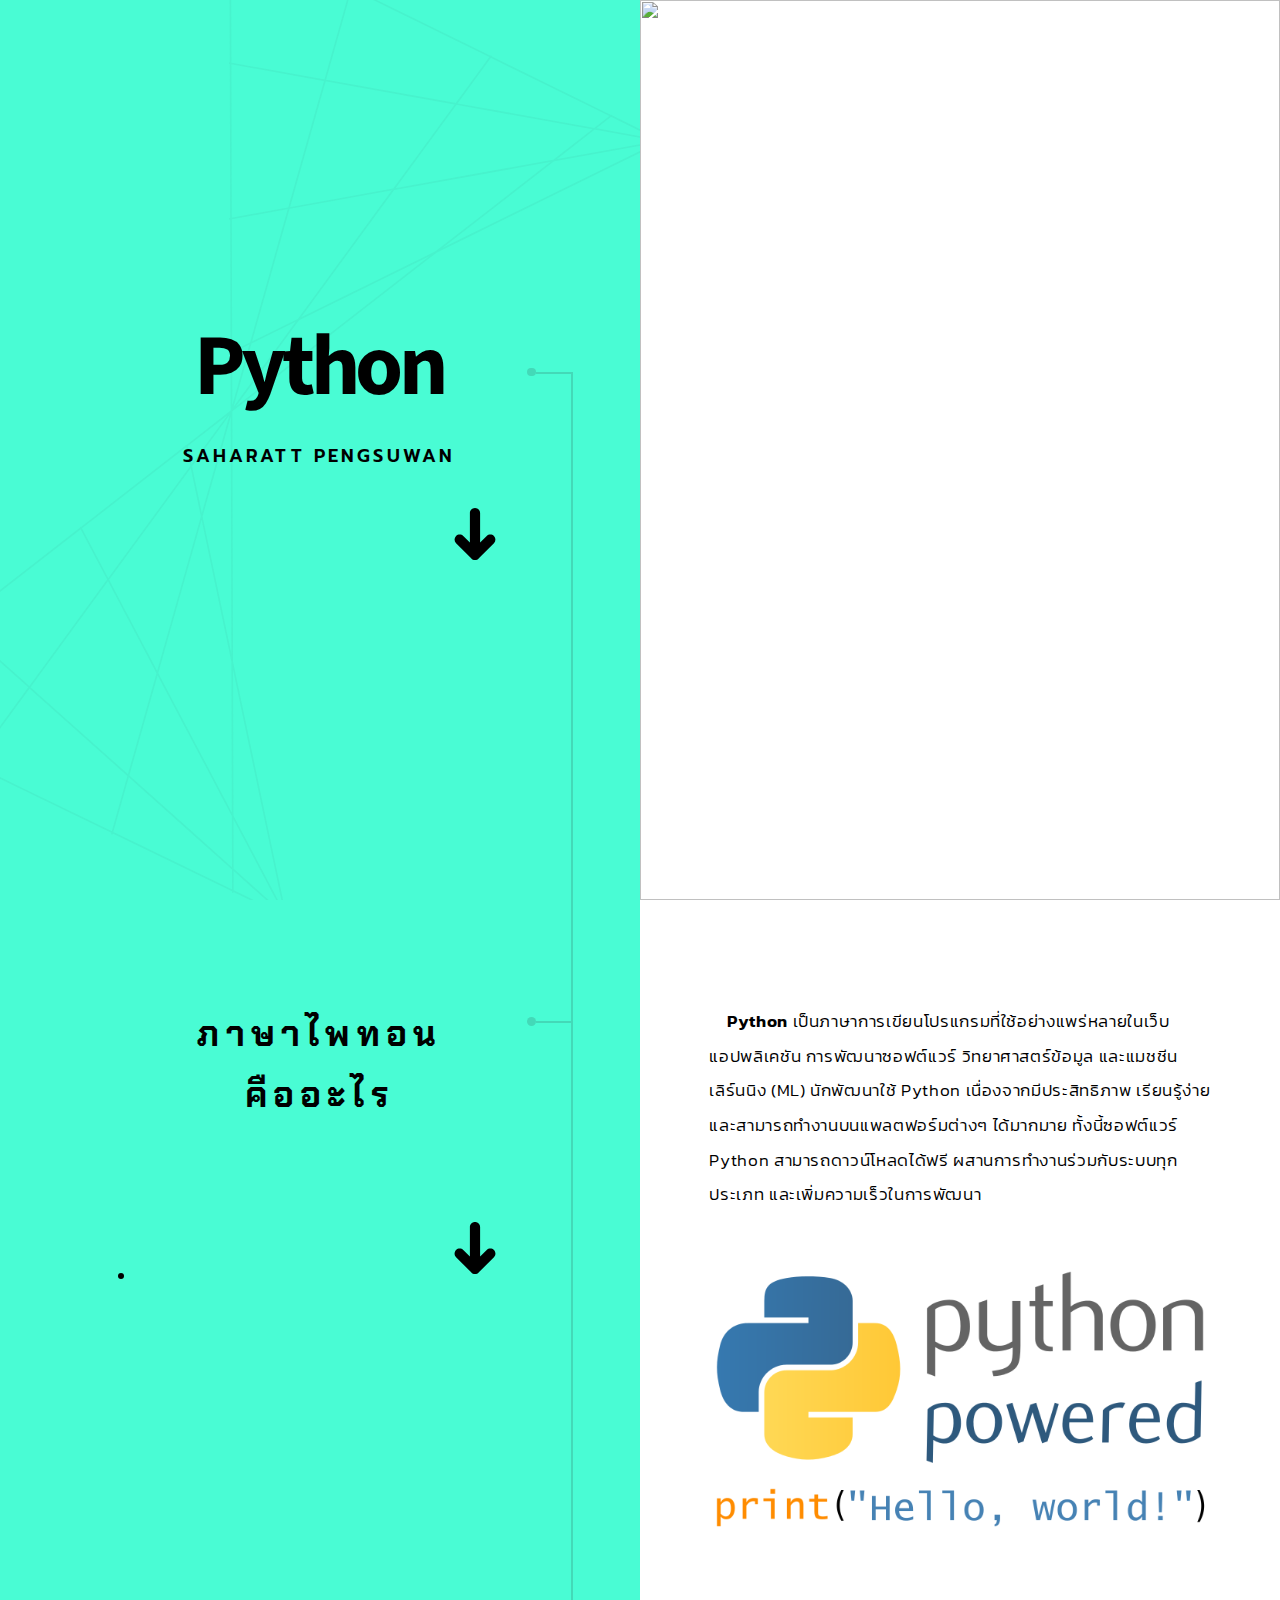
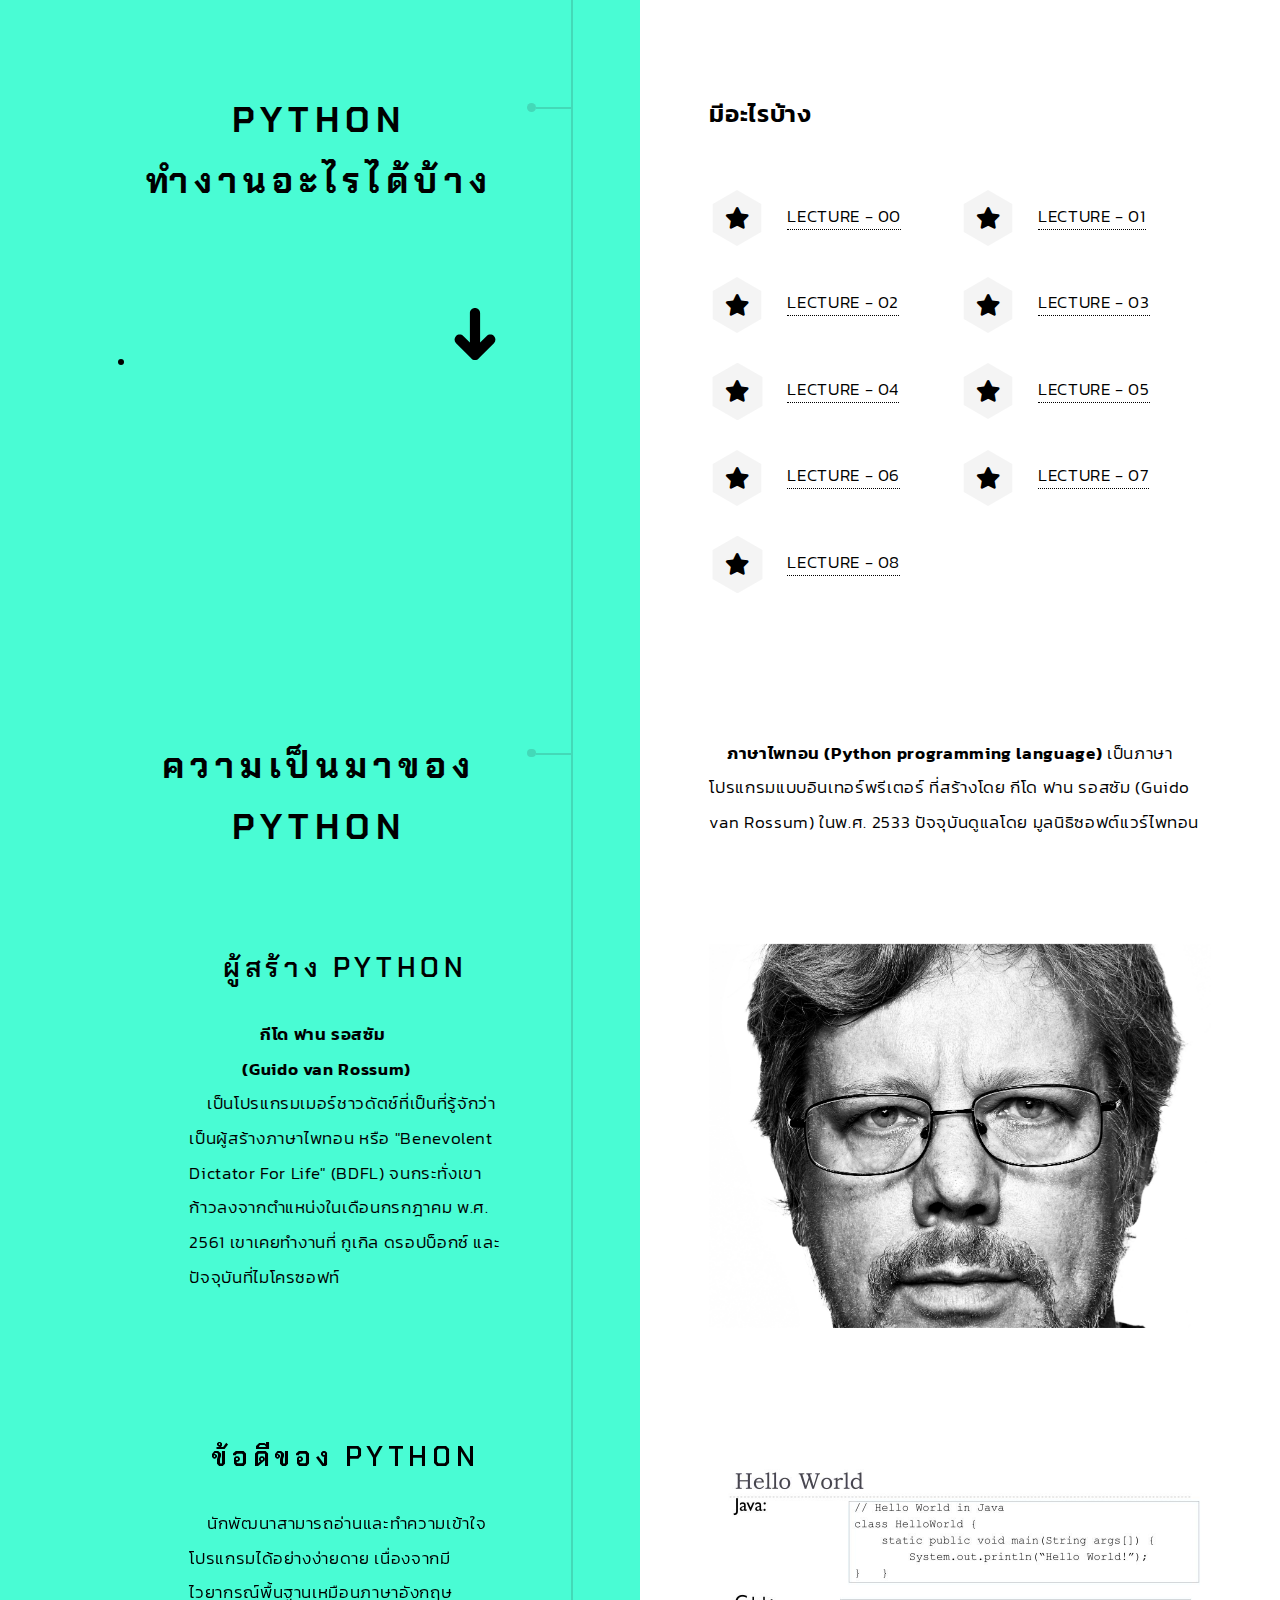
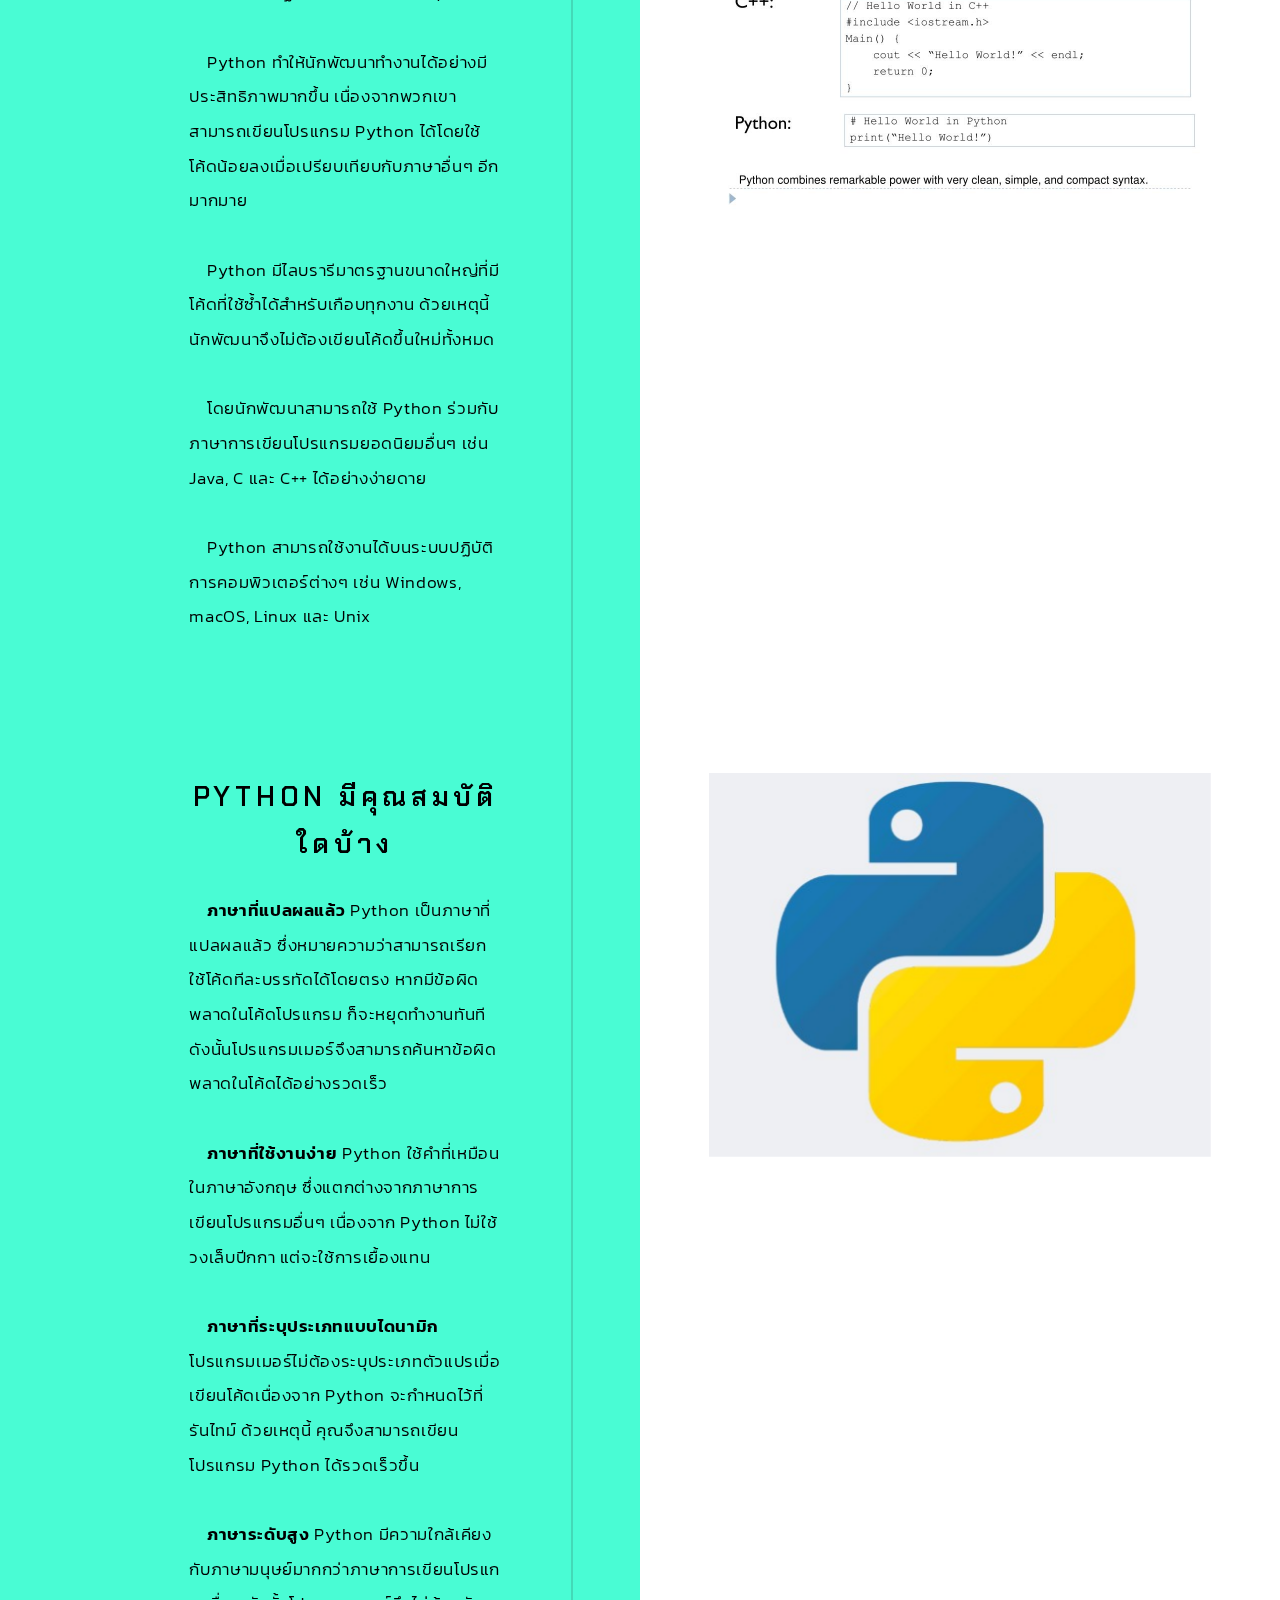
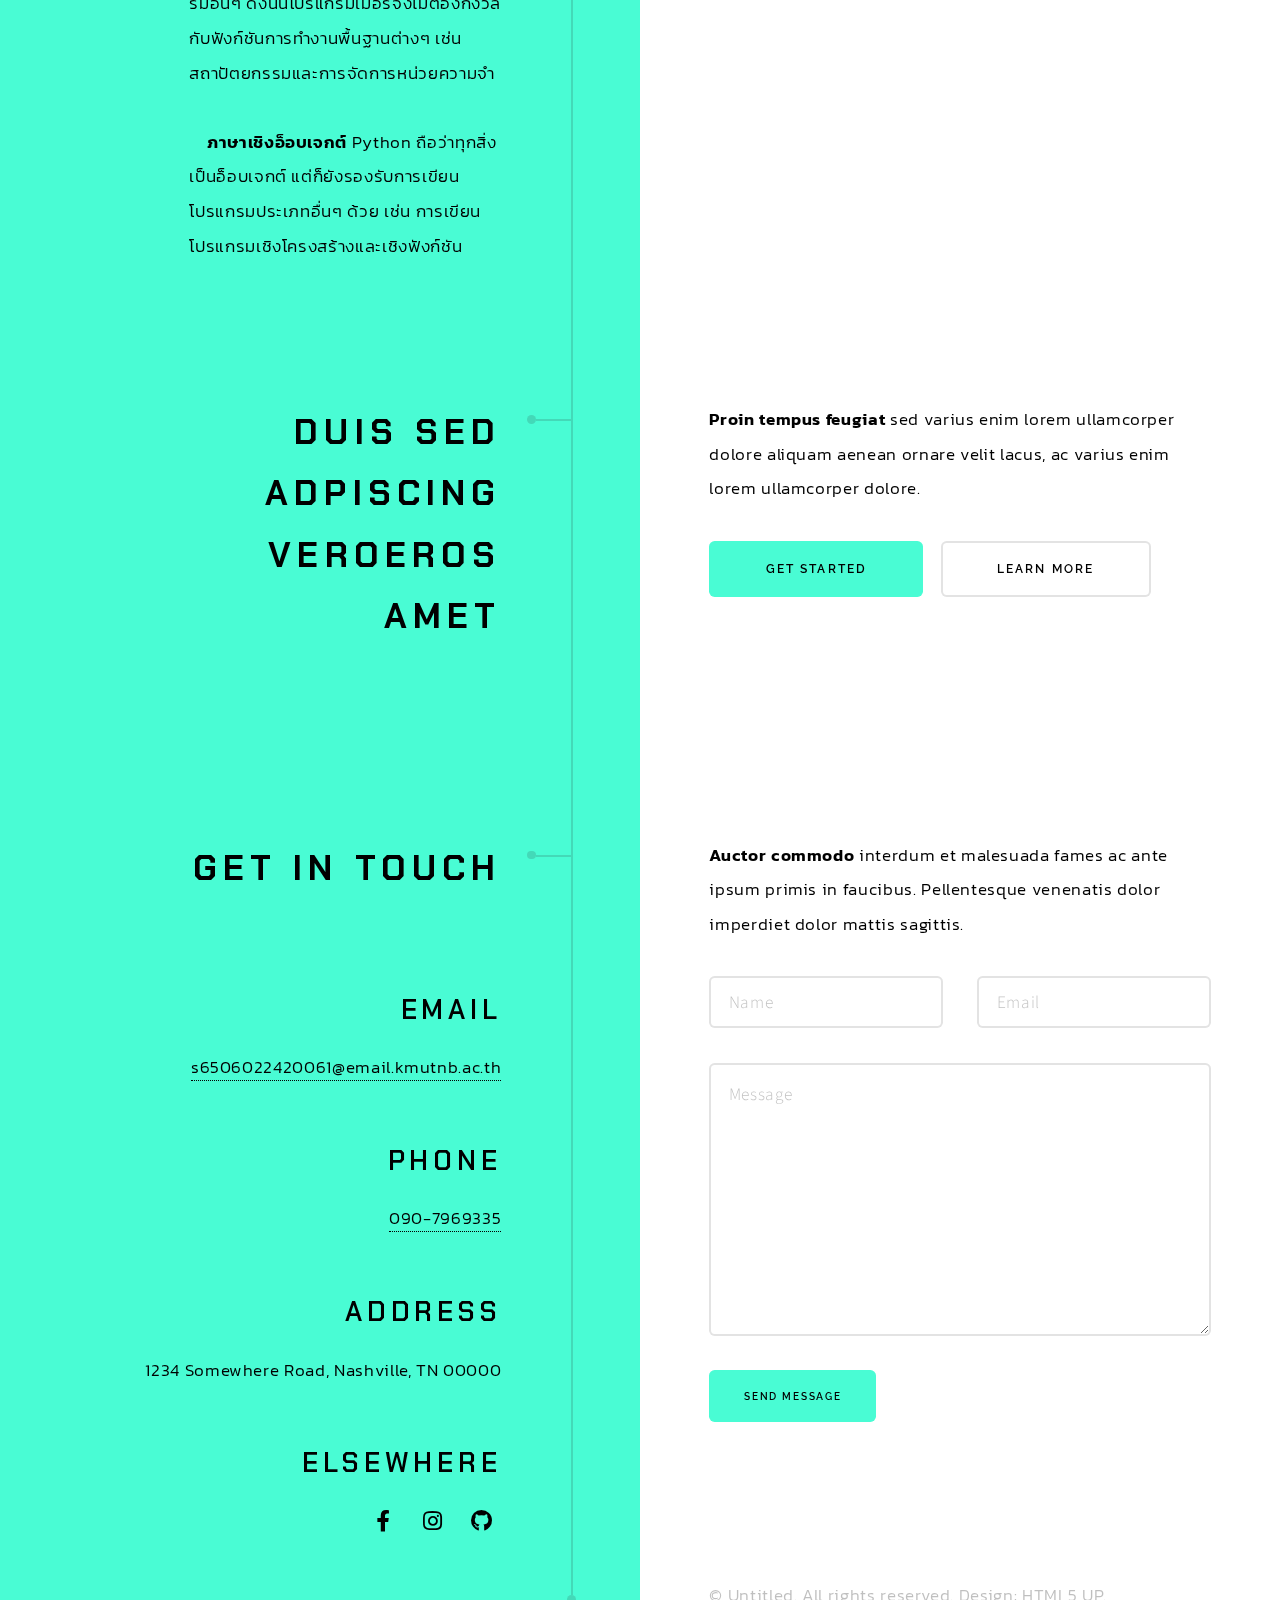
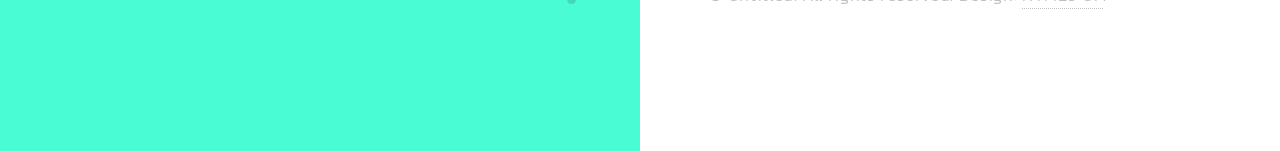
==== commit 61895023: "update" ====
--- a/index.html
+++ b/index.html
@@ -6,12 +6,33 @@
 -->
 <html>
 	<head>
-		<title>Paradigm Shift by HTML5 UP</title>
+		<title>Python</title>
 		<meta charset="utf-8" />
 		<meta name="viewport" content="width=device-width, initial-scale=1, user-scalable=no" />
 		<meta name="description" content="" />
 		<meta name="keywords" content="" />
 		<link rel="stylesheet" href="assets/css/main.css" />
+		<link rel="stylesheet"
+        href="https://fonts.googleapis.com/css?family=Kanit|Chakra+Petch|Prompt">
+		<style>
+		body{
+			font-family: kanit;
+		}
+		h2{
+			font-family: 'Chakra Petch';
+			font-size: 35px;
+		}
+		h3{
+			font-family: 'Chakra Petch';
+			font-size: 27px;
+			
+		}
+		h4{
+			font-family: Prompt;
+			font-size: 18px;
+		}
+		</style>
+
 	</head>
 	<body class="is-preload">
 
@@ -21,67 +42,80 @@
 				<!-- Intro -->
 					<section class="intro">
 						<header>
-							<h1>Python</h1>
-							<p>A free responsive site template designed by <a href="https://web.facebook.com/saharat.pingsuwen">@facebook</a> / <a href="https://github.com/SaharattPengsuwan">github</a></p>
+							<h1 align = 'center'>Python</h1>
+							<h4 align = 'center'>Saharatt Pengsuwan</h4>
+							
 							<ul class="actions">
 								<li><a href="#first" class="arrow scrolly"><span class="label">Next</span></a></li>
 							</ul>
 						</header>
 						<div class="content">
-							<span class="image fill" data-position="center"><img src="images/noey.jpg" alt="" /></span>
+							<span class="image fill" data-position="center"><img src="" alt="" /></span>
 						</div>
 					</section>
 
 				<!-- Section -->
 					<section id="first">
 						<header>
-							<h2>introduction to python</h2>
-						</header>
-						<div class="content">
-							<p><strong>Python</strong> เป็นภาษาการเขียนโปรแกรมที่ใช้อย่างแพร่หลายในเว็บแอปพลิเคชัน การพัฒนาซอฟต์แวร์ วิทยาศาสตร์ข้อมูล และแมชชีนเลิร์นนิง (ML) นักพัฒนาใช้ Python เนื่องจากมีประสิทธิภาพ เรียนรู้ง่าย และสามารถทำงานบนแพลตฟอร์มต่างๆ ได้มากมาย ทั้งนี้ซอฟต์แวร์ Python สามารถดาวน์โหลดได้ฟรี ผสานการทำงานร่วมกับระบบทุกประเภท และเพิ่มความเร็วในการพัฒนา</p>
-							<span class="image main"><img src="images/python.jpg" alt="" /></span>
+							<h2 align = 'center'>ภาษาไพทอน <br>คืออะไร</h2>
+							<li><a href="#second" class="arrow scrolly"><span class="label">Next</span></a></li>
+						</header>
+						<div class="content">
+							<p><strong>&emsp;Python</strong> เป็นภาษาการเขียนโปรแกรมที่ใช้อย่างแพร่หลายในเว็บแอปพลิเคชัน 
+								การพัฒนาซอฟต์แวร์ วิทยาศาสตร์ข้อมูล และแมชชีนเลิร์นนิง (ML) นักพัฒนาใช้ Python เนื่องจากมีประสิทธิภาพ 
+								เรียนรู้ง่าย และสามารถทำงานบนแพลตฟอร์มต่างๆ ได้มากมาย ทั้งนี้ซอฟต์แวร์ Python สามารถดาวน์โหลดได้ฟรี 
+								ผสานการทำงานร่วมกับระบบทุกประเภท และเพิ่มความเร็วในการพัฒนา</p>
+							<span class="image main"><img src="images/650px-Python3-powered_hello-world.svg.png" alt="" /></span>
 						</div>
 					</section>
 
 				<!-- Section -->
-					<section>
-						<header>
-							<h2>Python ทำงานอะไรได้บ้าง    </h2>
-						</header>
-						<div class="content">
-							<p><strong>Etiam tristique libero</strong> eu nibh porttitor amet fermentum. Nullam venenatis erat id vehicula ultrices sed ultricies condimentum.</p>
+					<section id="second">
+						<header>
+							<h2 align = 'center'>Python <br>ทำงานอะไรได้บ้าง    </h2>
+							<li><a href="#third" class="arrow scrolly"><span class="label">Next</span></a></li>
+						</header>
+						<div class="content">
+							<p><strong><font size = "5">มีอะไรบ้าง</font></strong></p>
 							<ul class="feature-icons">
-								<li class="icon solid fa-list">Consequat tempus<a href=""> clik</a></li>
-								<li class="icon solid fa-codepen">Etiam adipiscing</li>
-								<li class="icon solid fa-string">Libero nullam</li>
-								<li class="icon solid fa-cog">Blandit condimentum</li>
-								<li class="icon solid fa-map-marker-alt">Lorem ipsum dolor</li>
-								<li class="icon solid fa-code">Nibh amet venenatis</li>
+								<li class="icon solid fa-star"><a href="LECTURE - 00.html">LECTURE - 00</a></li>
+								<li class="icon solid fa-star"><a href="LECTURE - 01.html">LECTURE - 01</a></li>
+								<li class="icon solid fa-star"><a href="LECTURE - 02.html">LECTURE - 02</a></li>
+								<li class="icon solid fa-star"><a href="LECTURE - 03.html">LECTURE - 03</a></li>
+								<li class="icon solid fa-star"><a href="LECTURE - 04.html">LECTURE - 04</a></li>
+								<li class="icon solid fa-star"><a href="LECTURE - 05.html">LECTURE - 05</a></li>
+								<li class="icon solid fa-star"><a href="LECTURE - 06.html">LECTURE - 06</a></li>
+								<li class="icon solid fa-star"><a href="LECTURE - 07.html">LECTURE - 07</a></li>
+								<li class="icon solid fa-star"><a href="LECTURE - 08.html">LECTURE - 08</a></li>
 							</ul>
-							<p>Vehicula ultrices sed ultricies condimentum. Magna sed etiam consequat, et lorem adipiscing sed nulla. Volutpat nisl et tempus et dolor libero, feugiat magna tempus, sed et lorem adipiscing.</p>
+							
 						</div>
 					</section>
 
 				<!-- Section -->
-					<section>
-						<header>
-							<h2>Ultrices erat magna sed condimentum</h2>
-						</header>
-						<div class="content">
-							<p><strong>Integer mollis egestas</strong> nam maximus erat id euismod egestas. Pellentesque sapien ac quam. Lorem ipsum dolor sit nullam.</p>
+					<section id="third">
+						<header>
+							<h2 align = 'center'>ความเป็นมาของ Python</h2>
+						</header>
+						<div class="content">
+							<p><strong>&emsp;ภาษาไพทอน (Python programming language)</strong> 
+								เป็นภาษาโปรแกรมแบบอินเทอร์พรีเตอร์ ที่สร้างโดย กีโด ฟาน รอสซัม (Guido van Rossum) 
+								ในพ.ศ. 2533 ปัจจุบันดูแลโดย มูลนิธิซอฟต์แวร์ไพทอน</p>
 
 							<!-- Section -->
 								<section>
 									<header>
-										<h3>Erat aliquam</h3>
-										<p>Vehicula ultrices dolor amet ultricies et condimentum. Magna sed etiam consequat, et lorem adipiscing sed dolor sit amet, consectetur amet do eiusmod tempor incididunt  ipsum suspendisse ultrices gravida.</p>
+										<h3 align = 'center'><strong>ผู้สร้าง Python</strong></h3>
+										<p align = 'left'><strong>&emsp;&emsp;&emsp;&emsp;กีโด ฟาน รอสซัม 
+											<br>&emsp;&emsp;&emsp;(Guido van Rossum)</strong><br>&emsp;เป็นโปรแกรมเมอร์ชาวดัตช์ที่เป็นที่รู้จักว่าเป็นผู้สร้างภาษาไพทอน 
+											หรือ "Benevolent Dictator For Life" (BDFL) จนกระทั่งเขาก้าวลงจากตำแหน่งในเดือนกรกฎาคม 
+											พ.ศ. 2561 เขาเคยทำงานที่ กูเกิล ดรอปบ็อกซ์ และปัจจุบันที่ไมโครซอฟท์</p>
+										
 									</header>
 									<div class="content">
 										<div class="gallery">
-											<a href="images/gallery/fulls/01.jpg" class="landscape"><img src="images/gallery/thumbs/01.jpg" alt="" /></a>
-											<a href="images/gallery/fulls/02.jpg"><img src="images/gallery/thumbs/02.jpg" alt="" /></a>
-											<a href="images/gallery/fulls/03.jpg"><img src="images/gallery/thumbs/03.jpg" alt="" /></a>
-											<a href="images/gallery/fulls/04.jpg" class="landscape"><img src="images/gallery/thumbs/04.jpg" alt="" /></a>
+											<a href="images/gallery/thumbs/guido.G_.jpg" class="landscape"><img src="images/gallery/thumbs/guido.G_.jpg" alt="" /></a>
+											
 										</div>
 									</div>
 								</section>
@@ -89,14 +123,17 @@
 							<!-- Section -->
 								<section>
 									<header>
-										<h3>Nisl consequat</h3>
-										<p>Aenean ornare velit lacus, ac varius enim ullamcorper eu. Proin aliquam sed facilisis ante interdum congue. Integer mollis, nisl amet convallis, porttitor magna ullamcorper, amet mauris. Ut magna finibus nisi nec lacinia ipsum maximus.</p>
+										<h3 align = 'center'>ข้อดีของ Python</h3>
+										<p align = 'left'>&emsp;นักพัฒนาสามารถอ่านและทำความเข้าใจโปรแกรมได้อย่างง่ายดาย เนื่องจากมีไวยากรณ์พื้นฐานเหมือนภาษาอังกฤษ</p>
+										<p align = 'left'>&emsp;Python ทำให้นักพัฒนาทำงานได้อย่างมีประสิทธิภาพมากขึ้น เนื่องจากพวกเขาสามารถเขียนโปรแกรม Python 
+											ได้โดยใช้โค้ดน้อยลงเมื่อเปรียบเทียบกับภาษาอื่นๆ อีกมากมาย</p>
+										<p align = 'left'>&emsp;Python มีไลบรารีมาตรฐานขนาดใหญ่ที่มีโค้ดที่ใช้ซ้ำได้สำหรับเกือบทุกงาน ด้วยเหตุนี้ นักพัฒนาจึงไม่ต้องเขียนโค้ดขึ้นใหม่ทั้งหมด</p>
+										<p align = 'left'>&emsp;โดยนักพัฒนาสามารถใช้ Python ร่วมกับภาษาการเขียนโปรแกรมยอดนิยมอื่นๆ เช่น Java, C และ C++ ได้อย่างง่ายดาย</p>
+										<p align = 'left'>&emsp;Python สามารถใช้งานได้บนระบบปฏิบัติการคอมพิวเตอร์ต่างๆ เช่น Windows, macOS, Linux และ Unix</p>
 									</header>
 									<div class="content">
 										<div class="gallery">
-											<a href="images/gallery/fulls/05.jpg" class="landscape"><img src="images/gallery/thumbs/05.jpg" alt="" /></a>
-											<a href="images/gallery/fulls/06.jpg"><img src="images/gallery/thumbs/06.jpg" alt="" /></a>
-											<a href="images/gallery/fulls/07.jpg"><img src="images/gallery/thumbs/07.jpg" alt="" /></a>
+											<a href="images/gallery/thumbs/hello-world-l.jpg" class="landscape"><img src="images/gallery/thumbs/hello-world-l.jpg" alt="" /></a>											
 										</div>
 									</div>
 								</section>
@@ -104,14 +141,22 @@
 							<!-- Section -->
 								<section>
 									<header>
-										<h3>Lorem gravida</h3>
-										<p>Proin aliquam facilisis ante interdum. Sed nulla amet lorem feugiat tempus aenean ornare velit lacus, ac varius sed enim lorem ullamcorper dolore.  ac varius enim lorem ullamcorper dolore. Proin aliquam facilisis.</p>
+										<h3 align = 'center'>Python มีคุณสมบัติใดบ้าง</h3>
+										<p align = 'left'>&emsp;<strong>ภาษาที่แปลผลแล้ว</strong> Python เป็นภาษาที่แปลผลแล้ว 
+											ซึ่งหมายความว่าสามารถเรียกใช้โค้ดทีละบรรทัดได้โดยตรง หากมีข้อผิดพลาดในโค้ดโปรแกรม 
+											ก็จะหยุดทำงานทันที ดังนั้นโปรแกรมเมอร์จึงสามารถค้นหาข้อผิดพลาดในโค้ดได้อย่างรวดเร็ว</p>
+										<p align = 'left'>&emsp;<strong>ภาษาที่ใช้งานง่าย</strong> Python ใช้คำที่เหมือนในภาษาอังกฤษ ซึ่งแตกต่างจากภาษาการเขียนโปรแกรมอื่นๆ 
+											เนื่องจาก Python ไม่ใช้วงเล็บปีกกา แต่จะใช้การเยื้องแทน </p>
+										<p align = 'left'>&emsp;<strong>ภาษาที่ระบุประเภทแบบไดนามิก</strong> โปรแกรมเมอร์ไม่ต้องระบุประเภทตัวแปรเมื่อเขียนโค้ดเนื่องจาก 
+											Python จะกำหนดไว้ที่รันไทม์ ด้วยเหตุนี้ คุณจึงสามารถเขียนโปรแกรม Python ได้รวดเร็วขึ้น </p>
+										<p align = 'left'>&emsp;<strong>ภาษาระดับสูง</strong> Python มีความใกล้เคียงกับภาษามนุษย์มากกว่าภาษาการเขียนโปรแกรมอื่นๆ 
+											ดังนั้นโปรแกรมเมอร์จึงไม่ต้องกังวลกับฟังก์ชันการทำงานพื้นฐานต่างๆ เช่น สถาปัตยกรรมและการจัดการหน่วยความจำ </p>
+										<p align = 'left'>&emsp;<strong>ภาษาเชิงอ็อบเจกต์</strong> Python ถือว่าทุกสิ่งเป็นอ็อบเจกต์ แต่ก็ยังรองรับการเขียนโปรแกรมประเภทอื่นๆ
+											 ด้วย เช่น การเขียนโปรแกรมเชิงโครงสร้างและเชิงฟังก์ชัน </p>
 									</header>
 									<div class="content">
-										<div class="gallery">
-											<a href="images/gallery/fulls/08.jpg" class="portrait"><img src="images/gallery/thumbs/08.jpg" alt="" /></a>
-											<a href="images/gallery/fulls/09.jpg" class="portrait"><img src="images/gallery/thumbs/09.jpg" alt="" /></a>
-											<a href="images/gallery/fulls/10.jpg" class="landscape"><img src="images/gallery/thumbs/10.jpg" alt="" /></a>
+										<div class="gallery">									
+											<a href="images/pythonnn.jpg" class="landscape"><img src="images/pythonnn.jpg" alt="" /></a>
 										</div>
 									</div>
 								</section>
@@ -429,11 +474,11 @@
 							<ul class="items">
 								<li>
 									<h3>Email</h3>
-									<a href="#">information@untitled.ext</a>
+									<a href="s6506022420061@email.kmutnb.ac.th">s6506022420061@email.kmutnb.ac.th</a>
 								</li>
 								<li>
 									<h3>Phone</h3>
-									<a href="#">(000) 000-0000</a>
+									<a href="#">090-7969335</a>
 								</li>
 								<li>
 									<h3>Address</h3>
@@ -442,12 +487,9 @@
 								<li>
 									<h3>Elsewhere</h3>
 									<ul class="icons">
-										<li><a href="#" class="icon brands fa-twitter"><span class="label">Twitter</span></a></li>
-										<li><a href="#" class="icon brands fa-facebook-f"><span class="label">Facebook</span></a></li>
-										<li><a href="#" class="icon brands fa-instagram"><span class="label">Instagram</span></a></li>
-										<li><a href="#" class="icon brands fa-linkedin-in"><span class="label">LinkedIn</span></a></li>
-										<li><a href="#" class="icon brands fa-github"><span class="label">GitHub</span></a></li>
-										<li><a href="#" class="icon brands fa-codepen"><span class="label">Codepen</span></a></li>
+										<li><a href="https://web.facebook.com/saharat.pingsuwen" class="icon brands fa-facebook-f"><span class="label">Facebook</span></a></li>
+										<li><a href="https://www.instagram.com/shr4tt_/" class="icon brands fa-instagram"><span class="label">Instagram</span></a></li>									
+										<li><a href="https://github.com/SaharattPengsuwan" class="icon brands fa-github"><span class="label">GitHub</span></a></li>	
 									</ul>
 								</li>
 							</ul>
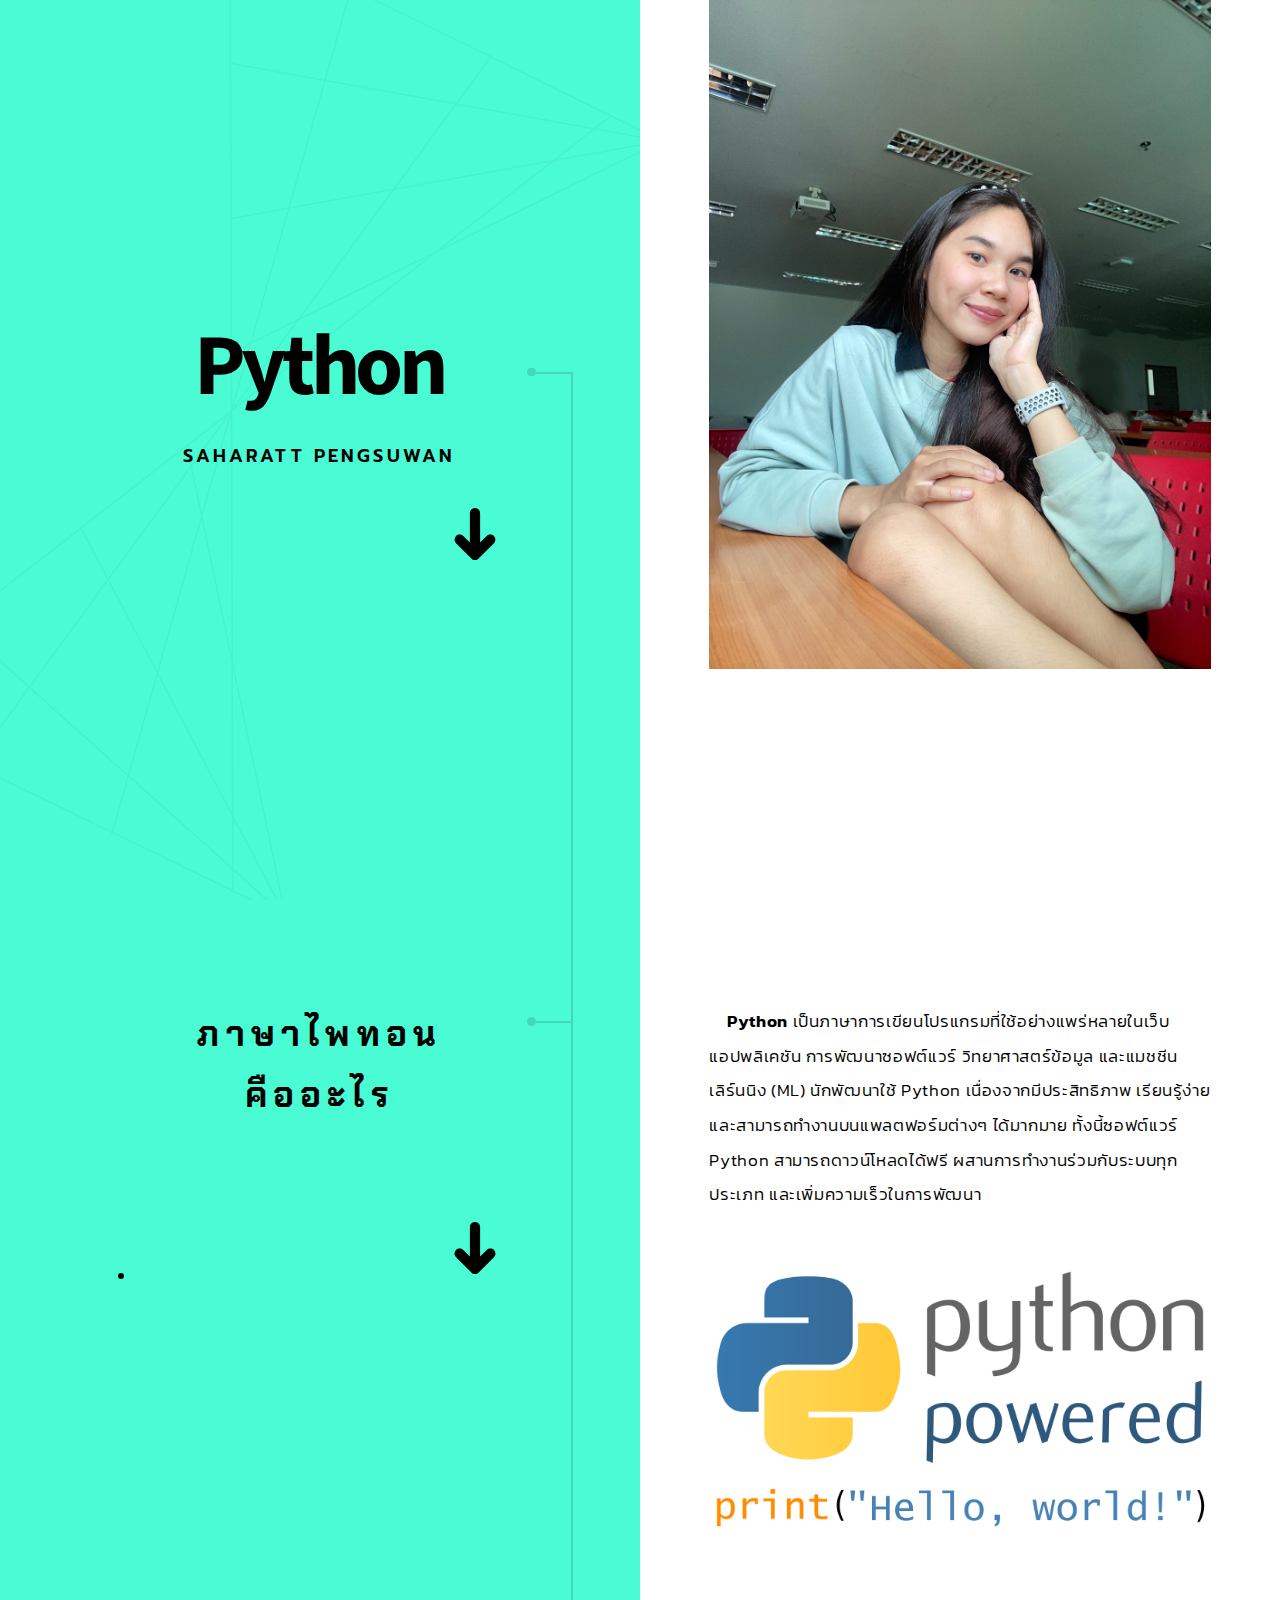
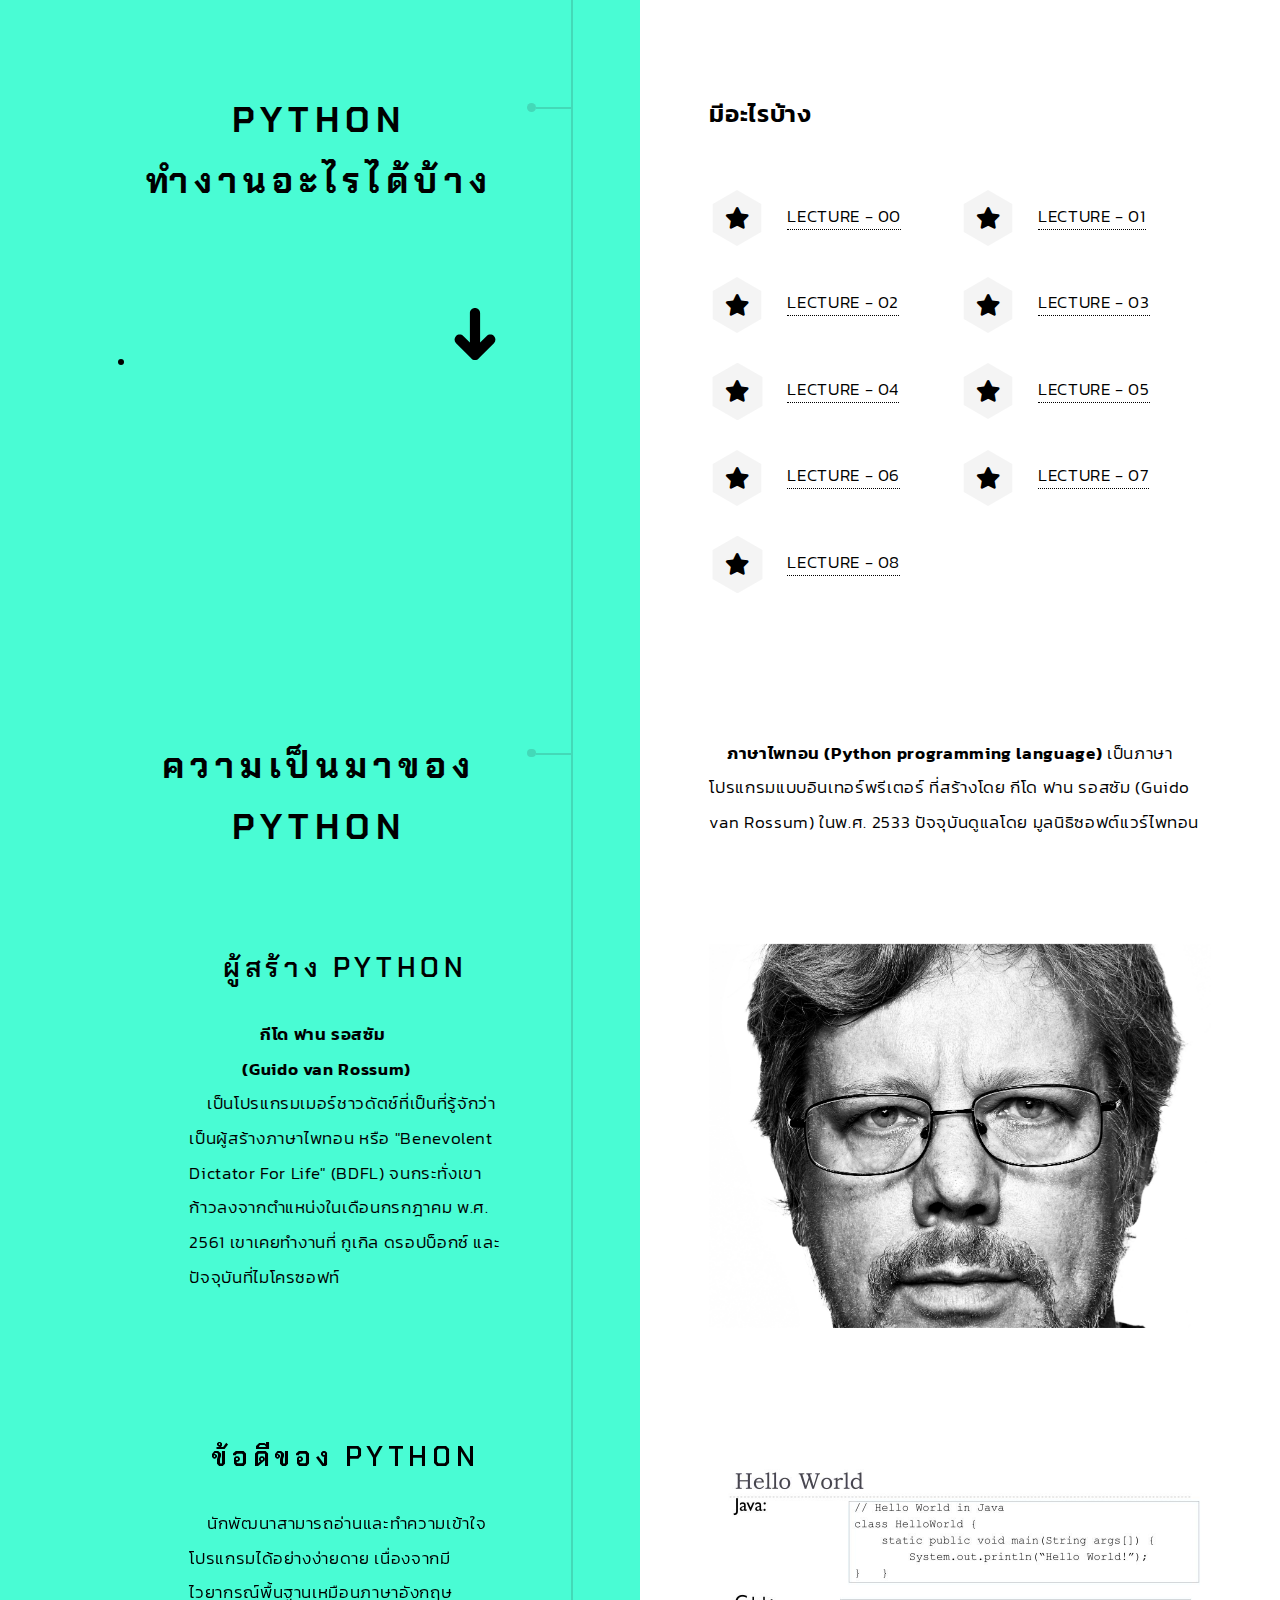
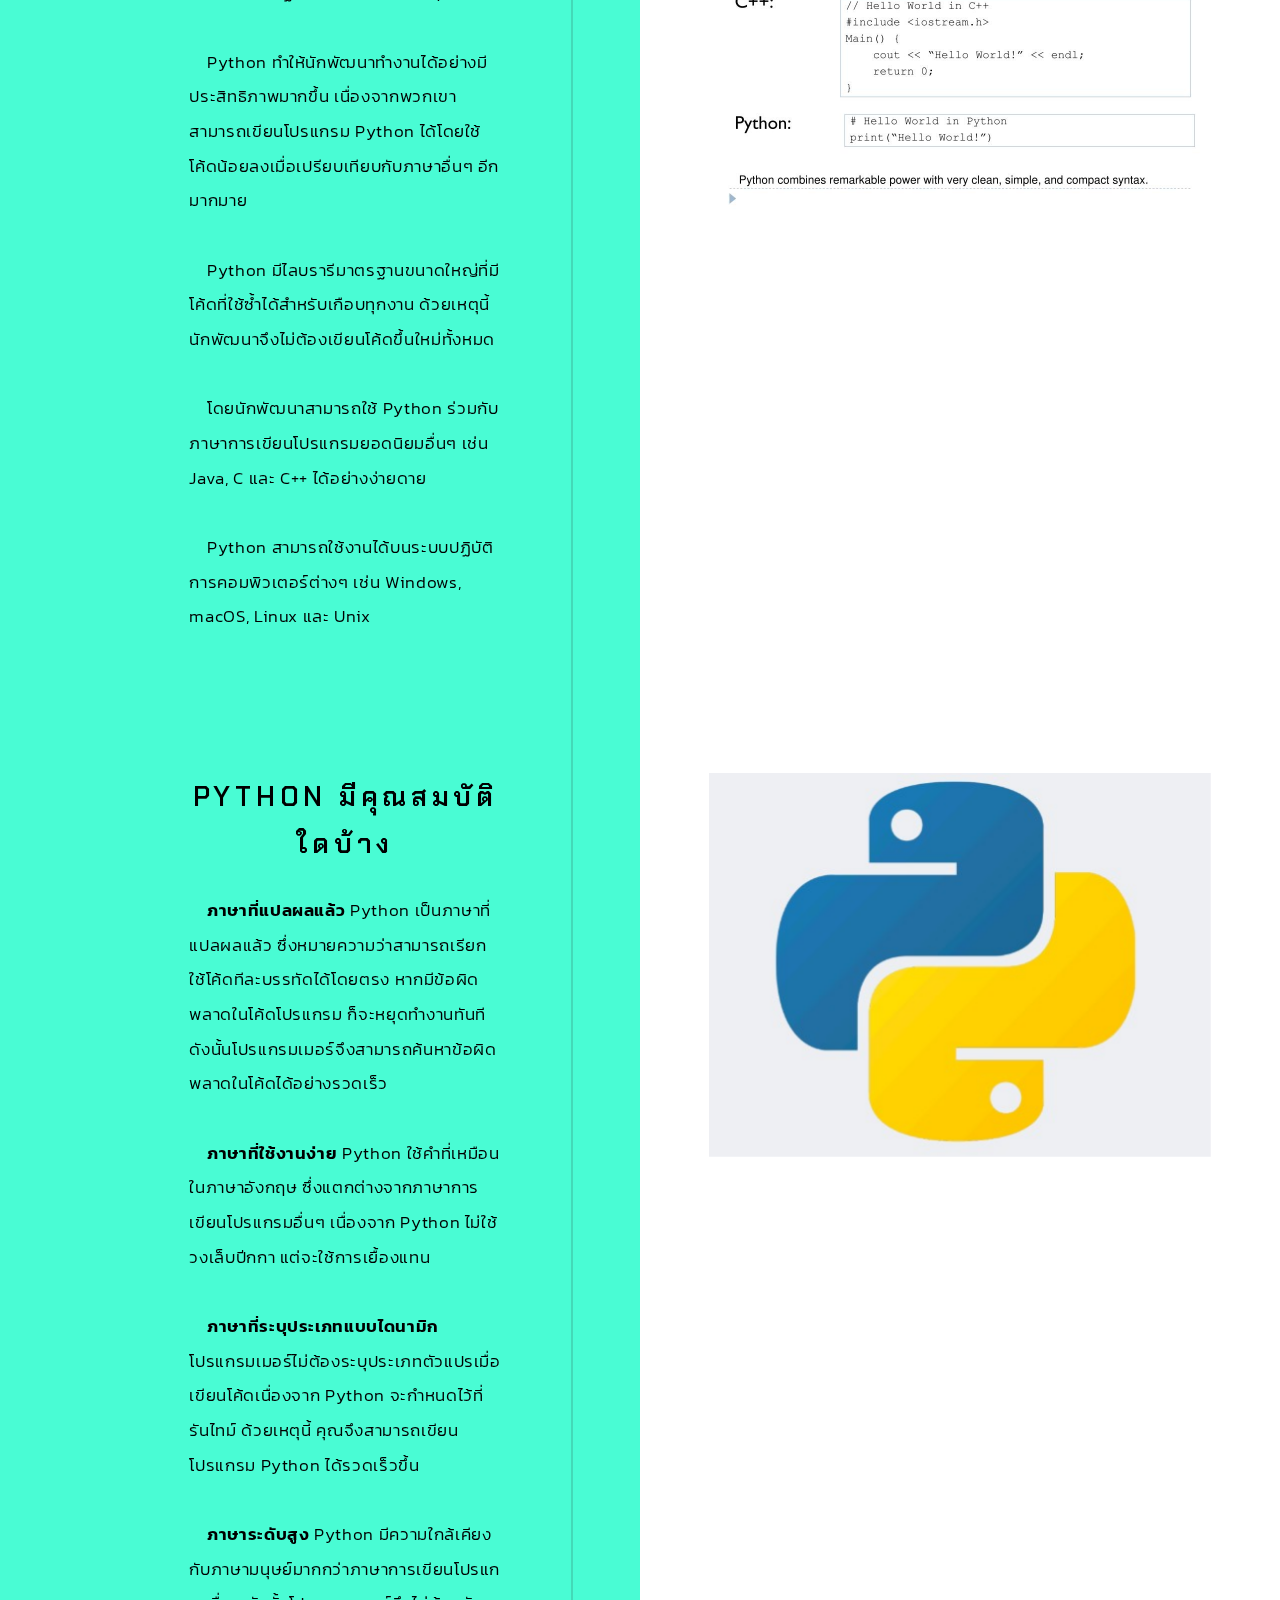
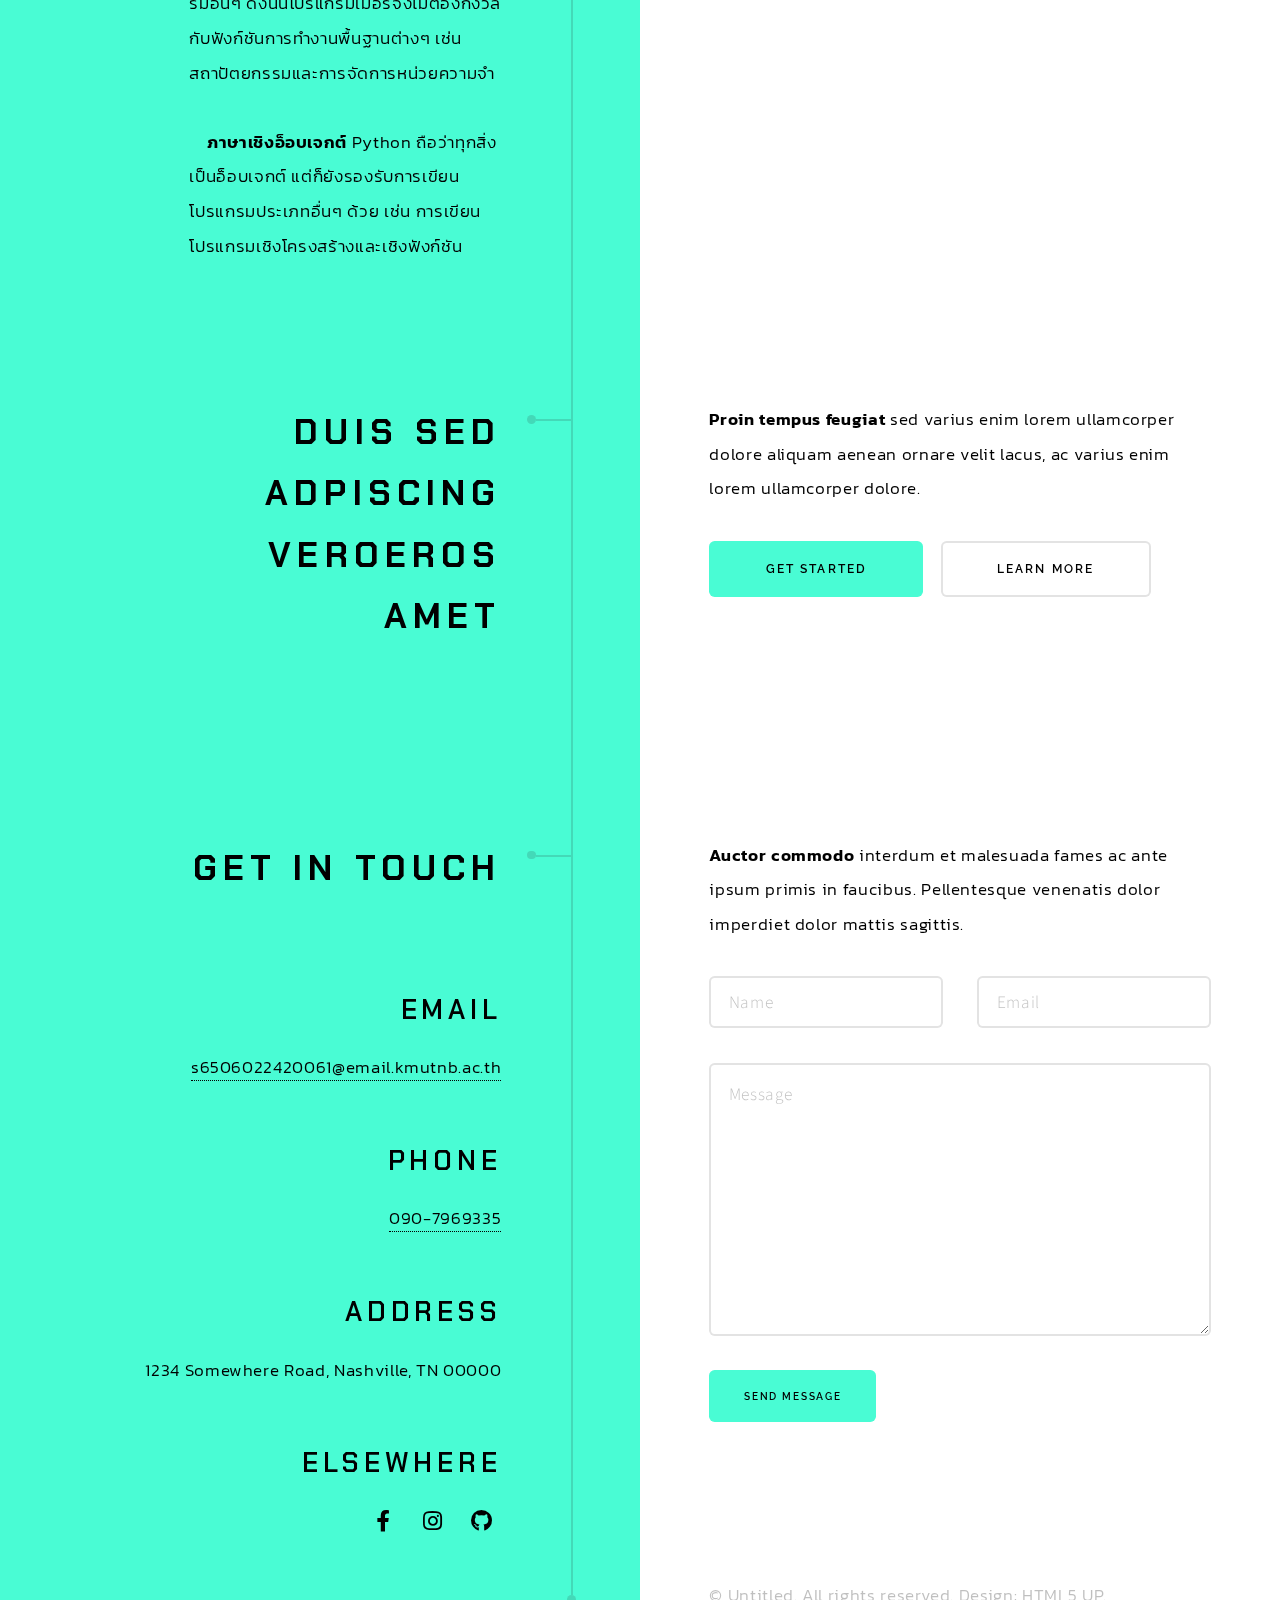
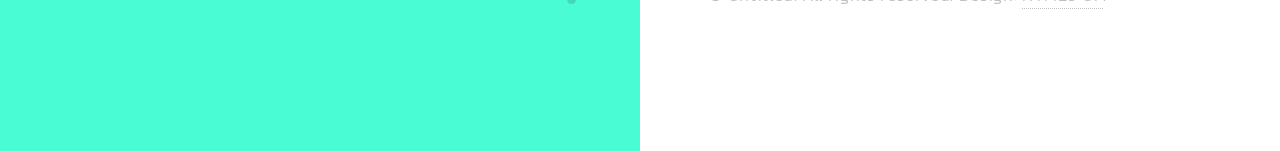
==== commit c98f52a6: "new" ====
--- a/index.html
+++ b/index.html
@@ -50,7 +50,7 @@
 							</ul>
 						</header>
 						<div class="content">
-							<span class="image fill" data-position="center"><img src="" alt="" /></span>
+							<img src="images/S__4251650.jpg" alt="" width="100%"/>
 						</div>
 					</section>
 
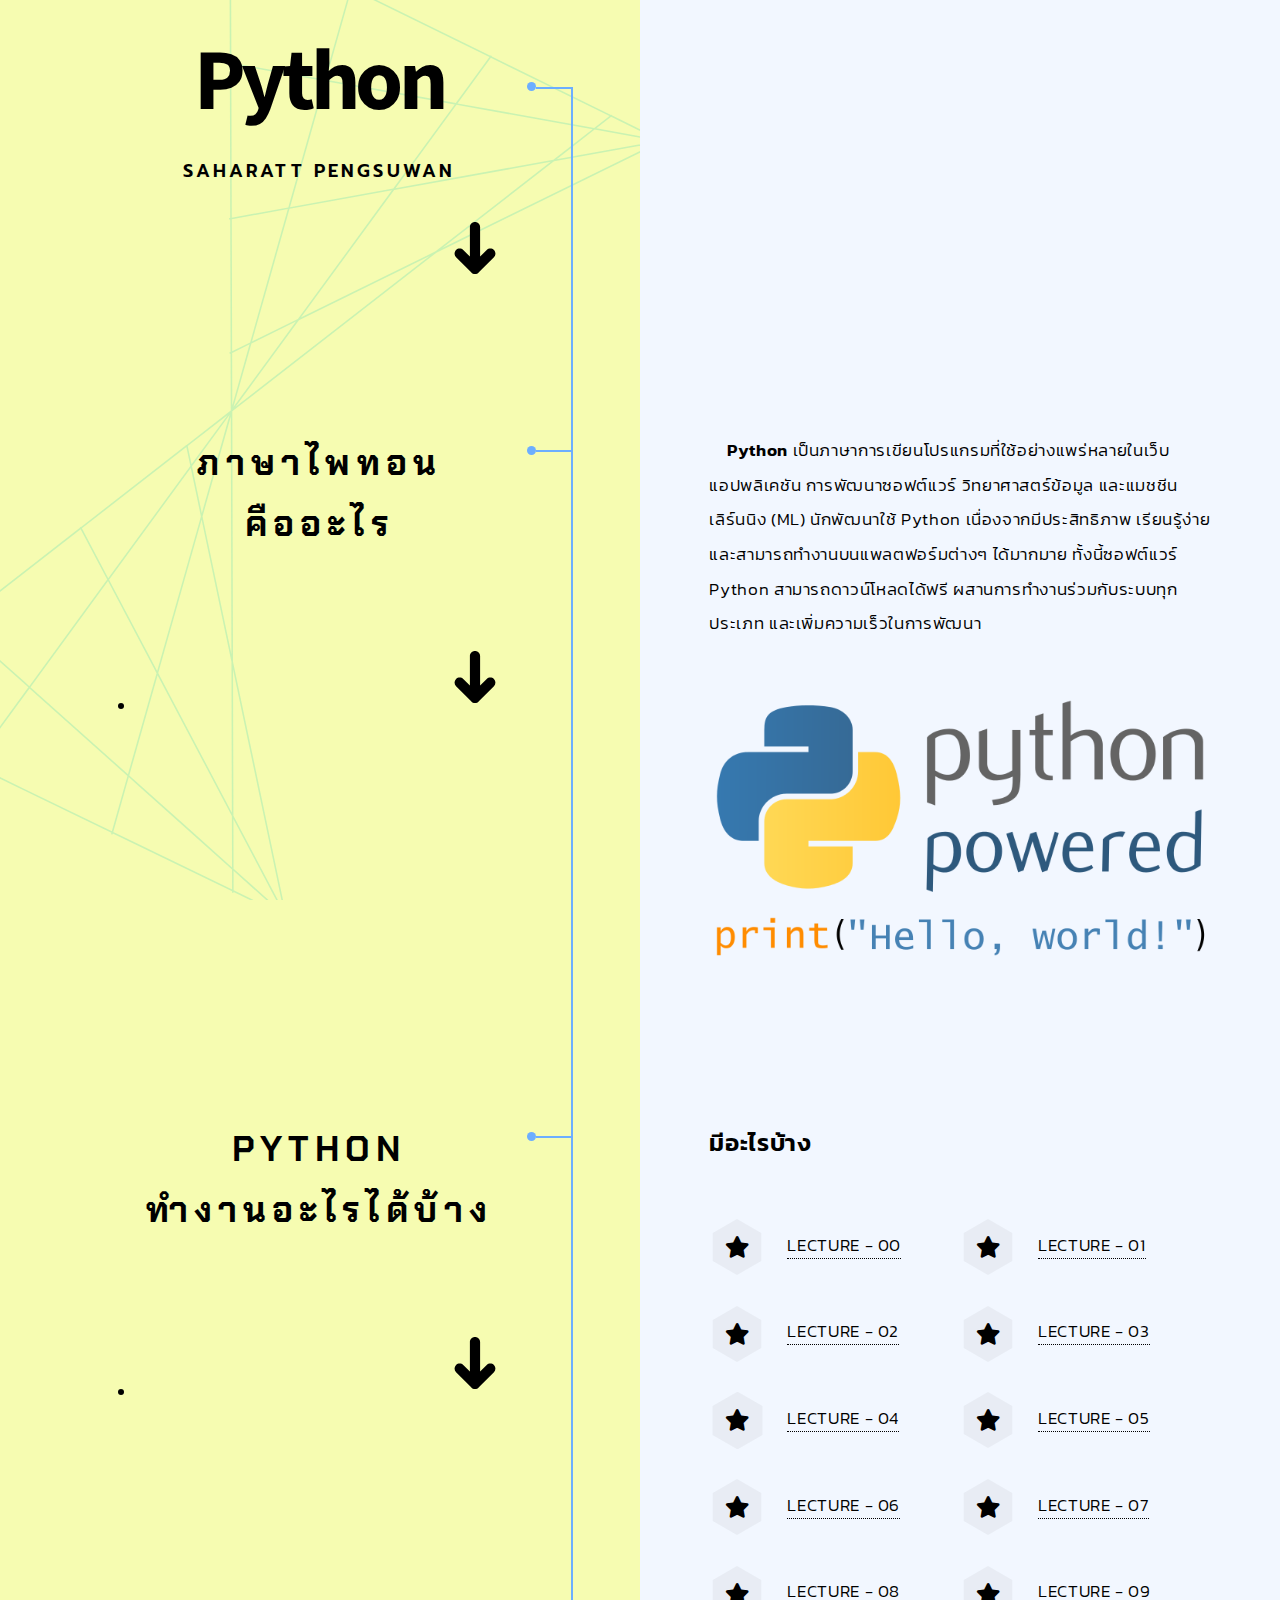
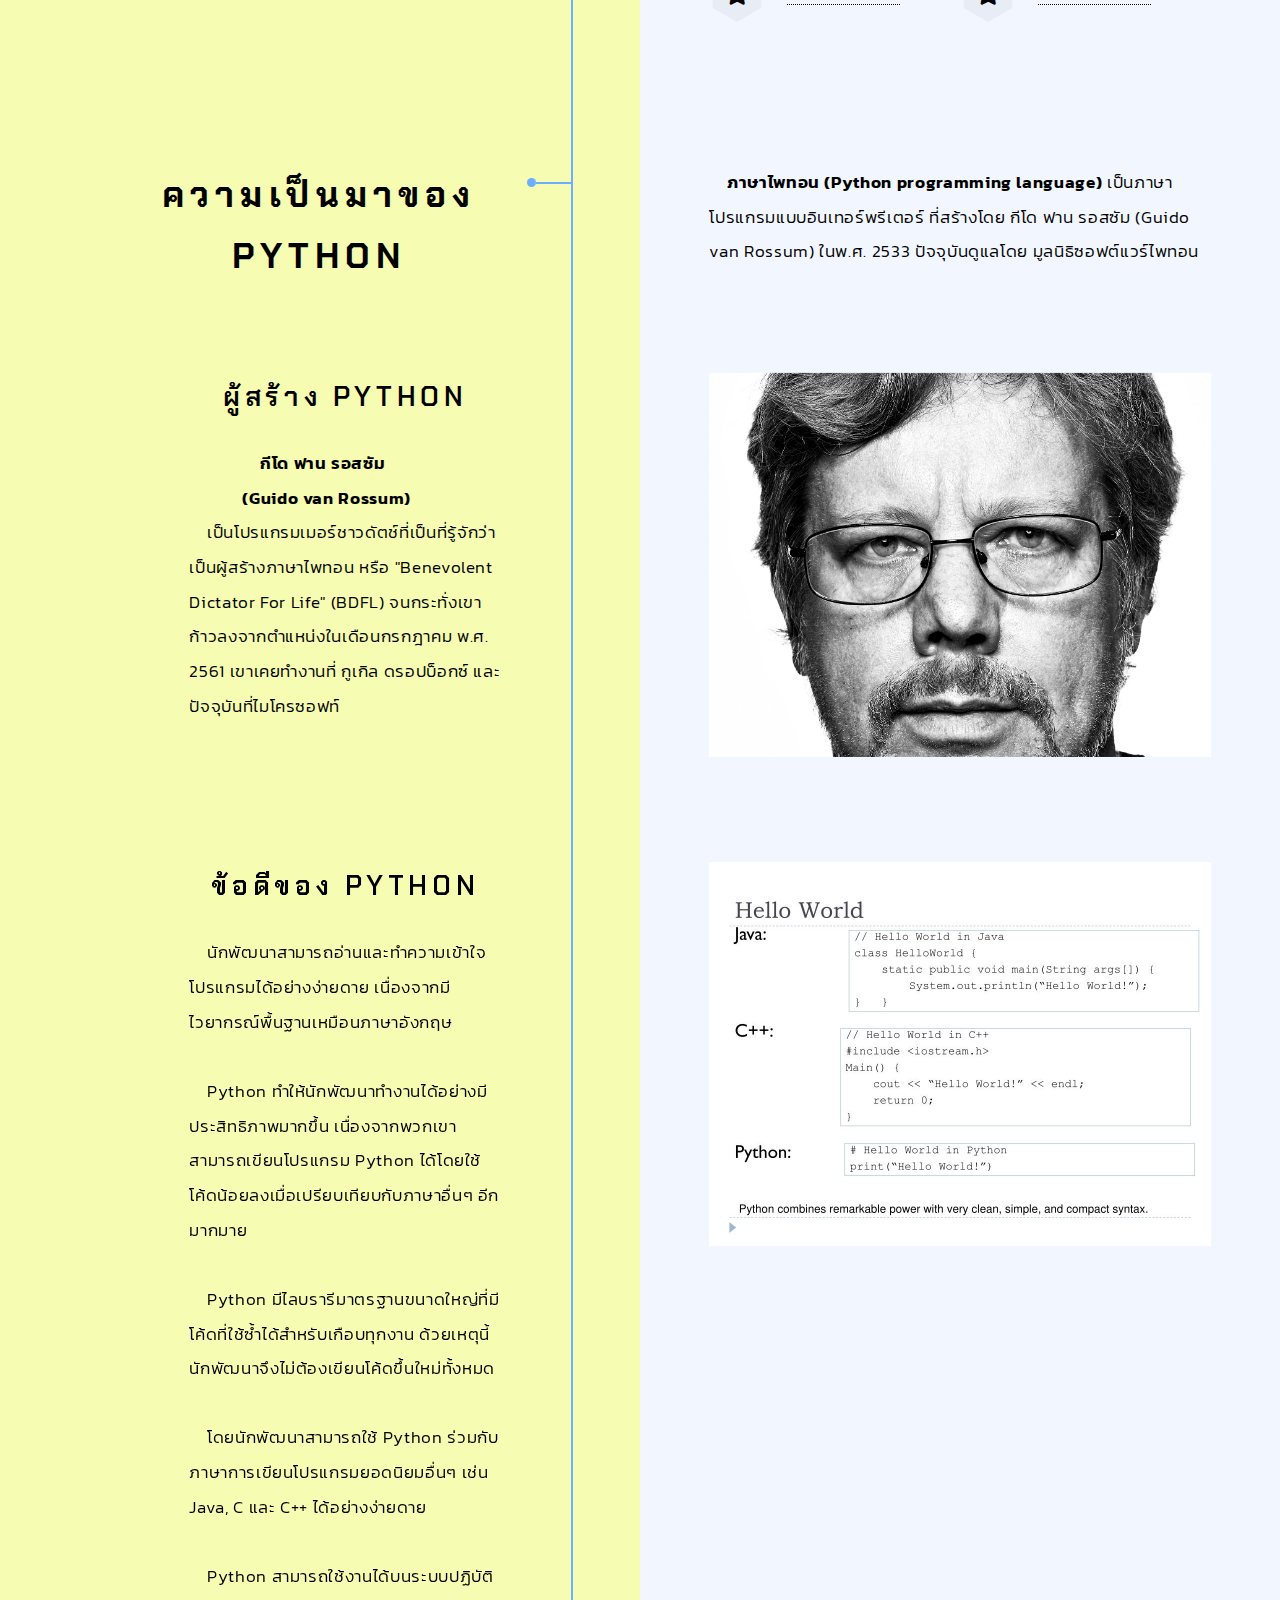
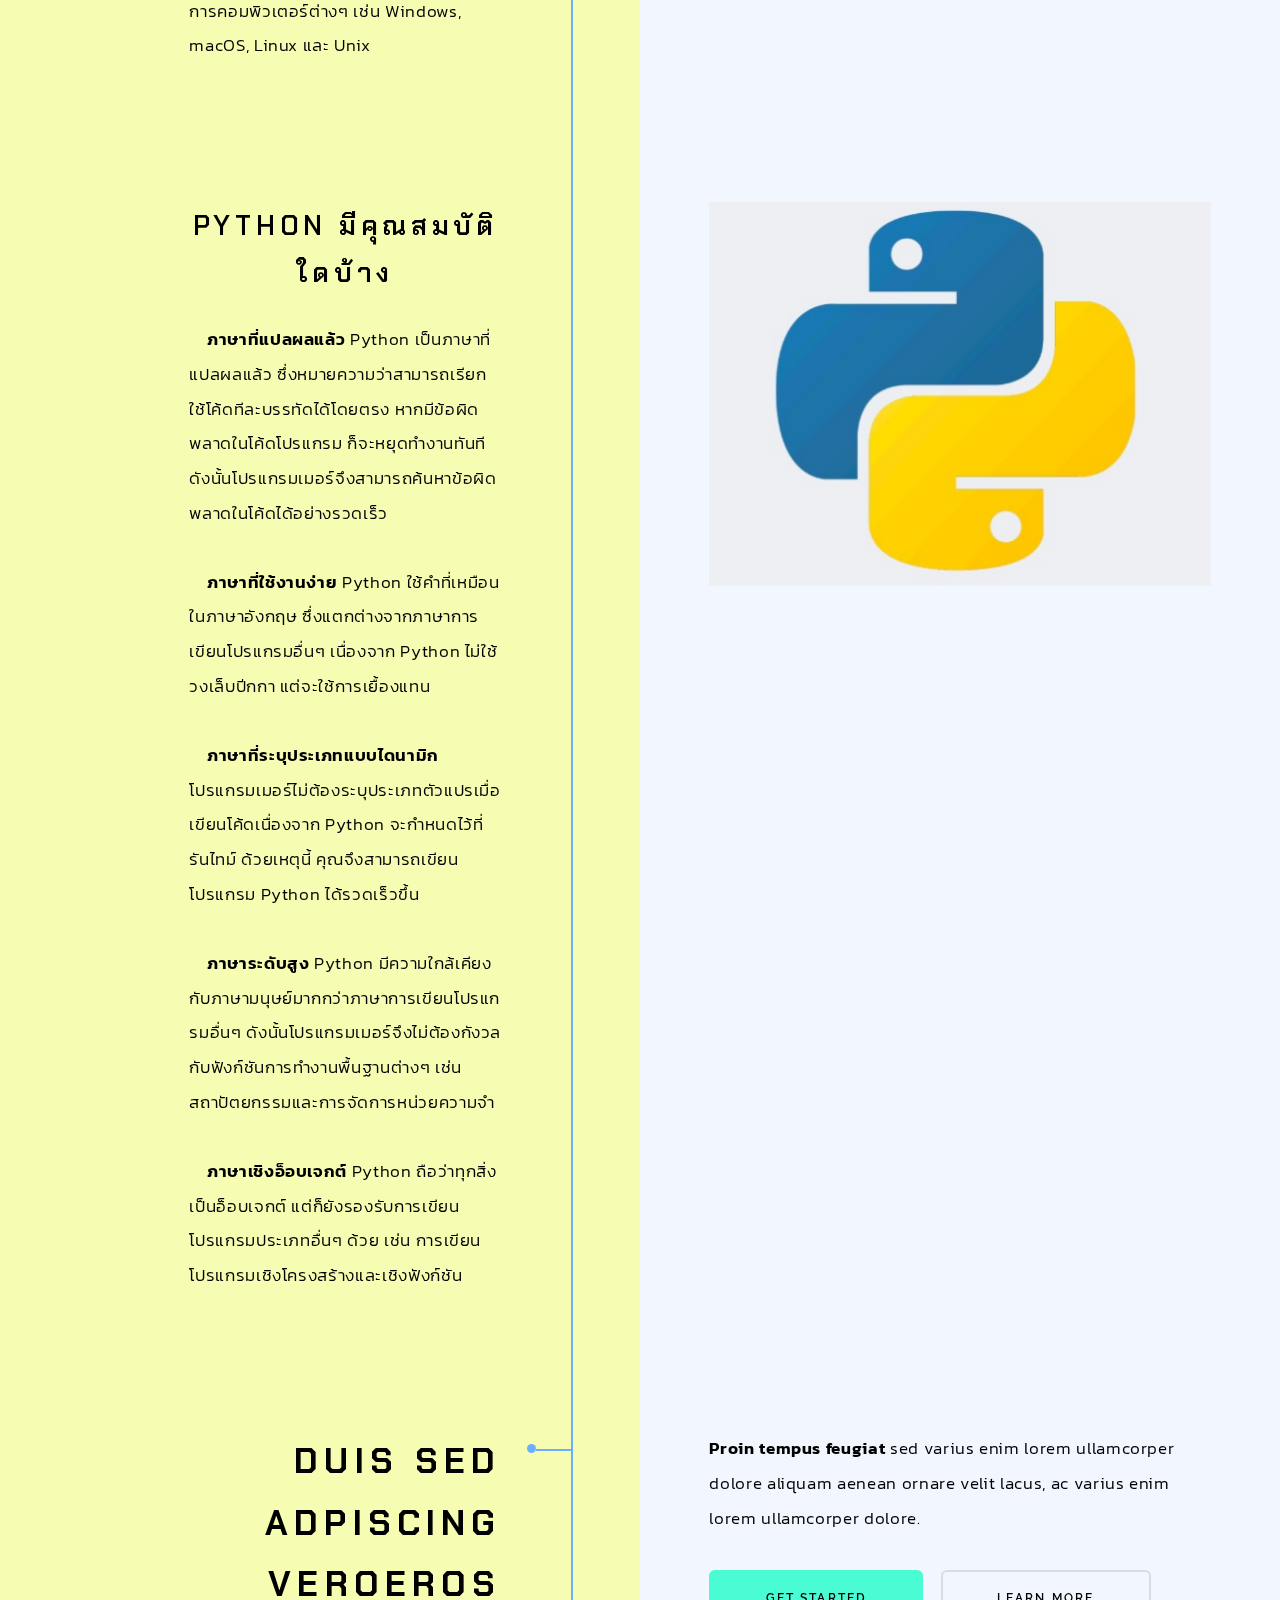
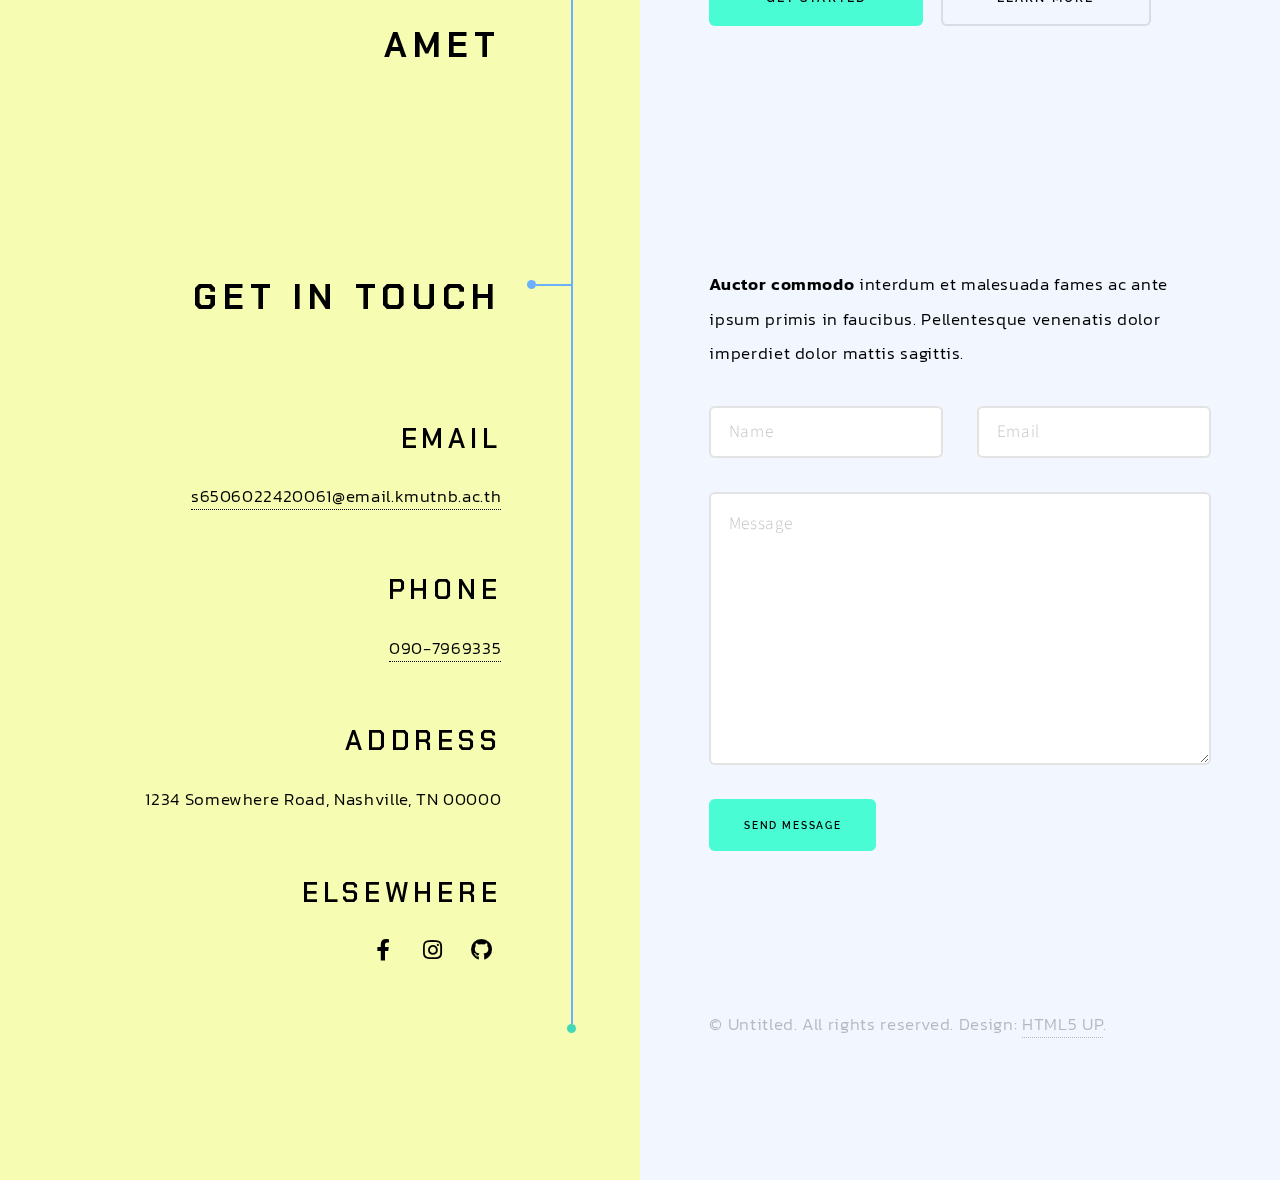
==== commit 280fb736: "new_2_11" ====
--- a/index.html
+++ b/index.html
@@ -31,6 +31,13 @@
 			font-family: Prompt;
 			font-size: 18px;
 		}
+		.content ul.feature-icons{
+			list-style: none;
+		}
+		.content ul.feature-icons li a {
+			text-decoration: none;
+		}
+		
 		</style>
 
 	</head>
@@ -49,9 +56,6 @@
 								<li><a href="#first" class="arrow scrolly"><span class="label">Next</span></a></li>
 							</ul>
 						</header>
-						<div class="content">
-							<img src="images/S__4251650.jpg" alt="" width="100%"/>
-						</div>
 					</section>
 
 				<!-- Section -->
@@ -87,6 +91,7 @@
 								<li class="icon solid fa-star"><a href="LECTURE - 06.html">LECTURE - 06</a></li>
 								<li class="icon solid fa-star"><a href="LECTURE - 07.html">LECTURE - 07</a></li>
 								<li class="icon solid fa-star"><a href="LECTURE - 08.html">LECTURE - 08</a></li>
+								<li class="icon solid fa-star"><a href="LECTURE - 09.html">LECTURE - 09</a></li>
 							</ul>
 							
 						</div>
--- a/assets/css/main.css
+++ b/assets/css/main.css
@@ -157,7 +157,7 @@
 		}
 
 	body {
-		background-color: #ffffff;
+		background-color: #f2f7ff;
 		color: #000000;
 	}
 
@@ -3223,7 +3223,7 @@
 
 		#wrapper:before {
 			background-attachment: fixed;
-			background-color: #49fcd4;
+			background-color: #f6fcb1;
 			background-image: url("data:image/svg+xml;charset=utf8,%3Csvg xmlns='http://www.w3.org/2000/svg' viewBox='0 0 920 1750' x='0px' y='0px'%3E %3Cpath style='fill: rgba(67, 217, 184, 0.25)' d='M889.72,1137.55l-2.91-0.75l-364.39,282.94l-0.7-0.9l-0.51,0.11l-94.77-451.5l-32.51-15.75l-16.73-8.11l0,0.68 l-1.46,0l0-1.39l-1.89-0.92l-112.41-54.47l-0.29,1.03l-1.41-0.37l0.37-1.31l-34.14-16.54l-98.56-47.76l-0.59,0.81l-1.16-0.88 l0.42-0.57L11.43,766.33l-0.25,0.2l-0.9-1.15l102.87-79.98l0.08-0.1l0.02,0.02l116.68-90.72l-0.18-0.34l1.3-0.66l0.05,0.09 l100.5-78.14l-0.07-0.32l0.65-0.14l42.3-32.89l-0.15-54.54l-0.59,0.29l-0.64-1.31l1.23-0.6l-0.01-4.54l-0.33-122.47l-0.99,0.18 l-0.28-1.43l1.27-0.23l-0.4-147.49l-0.87-0.16l0.28-1.43l0.58,0.1l-0.35-127.48l-0.13-0.06l0.64-1.31L489.97,76.8l0.73,0.19 l-0.04,0.14l132.63,65.11l0.33-0.45l1.16,0.88l-0.16,0.22l114.21,56.07l0.45-0.35l0.72,0.93l47.89,23.51l2.76-1.36l0.56,4.61 l-3.32-1.63L571.52,330.88L375.95,482.93l0.66,239.95l51.12,243.57l222.53,107.83l236.23,60.93l2.27-1.77 M375.8,425.34l17.25-8.47 l36.13-127.75l-53.73,9.66L375.8,425.34z M551,241.05l38.19-52.2l-123.83-22.27l-34.13,120.68l98.99-17.81L551,241.05z M532.3,269.09l151.34-27.22l37.63-29.25l-130.48-23.47L532.3,269.09z M303.38,733.9l-2.36-4.48l-44.18-83.78L182.5,747.25 l40.78,36.46l52.69,47.11L303.38,733.9z M277.18,831.91l56.95,50.93L375.69,920l-0.13-49.23l-71.19-135L277.18,831.91z M303.96,731.86l41.93-148.25l-9.74-46.39L257.8,644.33L303.96,731.86z M304.94,733.73l9.55,18.12l61.05,115.78l-0.39-144.6 l-16.9-80.53l-11.71-55.81L304.94,733.73z M375.21,211.79l0.23,85.51l54.17-9.74l34.29-121.23l-88.87-15.98L375.21,211.79z M430.78,288.83l-17.88,63.21L394.81,416l44.01-21.6l90.15-123.23L430.78,288.83z M287.76,898.62l87.99,42.64l-0.05-19.29 l-91.37-81.71l-7.59-6.78l-14.88,52.59L287.76,898.62z M174.26,843.62l86.26,41.8l15-53.03l-93.89-83.95l-53.34,72.91L174.26,843.62 z M113.18,687.22L12.71,765.33l55.69,26.99l58.56,28.38l53.58-73.24l-34.83-31.14L113.18,687.22z M230.62,595.92l-116.27,90.4 l63.02,56.36l4.03,3.61l74.67-102.08l-7.47-14.17L230.62,595.92z M331.94,517.15l-100.15,77.86l25.25,47.88l78.71-107.59l-1.71-8.14 L331.94,517.15z M333.22,516.15l2.02,9.64l1.66,7.92l34.65-47.37L333.22,516.15z M337.31,535.63l9.43,44.95l26.67-94.3 L337.31,535.63z M347.39,583.66l27.74,132.16l-0.62-228.04L347.39,583.66z M374.7,21.83l0.35,127.02l89.27,16.06l24.61-87 L374.7,21.83z M490.25,78.56l-22.26,78.7l-2.24,7.91l124.39,22.37l10.23-13.99l22.04-30.12L490.25,78.56z M623.74,144.09 l-12.29,16.8l-19.71,26.95l131.07,23.58l14.73-11.45L623.74,144.09z M739,200.67l-13.3,10.34l-0.96,0.74l58.14,10.46L739,200.67z M723.19,212.96l-25.33,19.69l-11.14,8.66l97.03-17.45L723.19,212.96z M782.89,225.5l-98.64,17.74l-107.06,83.23L782.89,225.5z M631.68,282.26l49.48-38.47l-150.1,27l-89.41,122.22l129.1-63.37L631.68,282.26z M565.06,334.05l-125.28,61.5l-45.94,62.8 l-14.96,20.44L565.06,334.05z M425.31,412.87l11.65-15.93l-42.69,20.96l-13.66,48.3l-3.58,12.67L425.31,412.87z M392.51,418.76 l-16.71,8.2l0.01,4.72l0.12,45.68L392.51,418.76z M377.21,941.96l21.37,10.36l24.14,11.7l-45.56-40.74L377.21,941.96z M377.15,921.31l34.83,31.15l12.57,11.24l-47.53-90.14L377.15,921.31z M376.63,730.07l0.38,140.33l48.29,91.59L376.63,730.07z M806.29,1197.48l75.8-58.86l-28.56,11.47l-25.6,10.28l14.96,7.25l-0.64,1.31l-16.16-7.83l-124.76,50.1l40.56,36.27L806.29,1197.48z M522.43,1146.18l58.88,111.66l52.71-21.17l64.61-25.95l-75.11-67.17L522.43,1146.18z M621.92,1142.14l-115.78-103.53l-46.8-12.07 l62.33,118.2l7.06-0.18L621.92,1142.14z M700.14,1210.12l124.19-49.87l-42.89-20.78l-155.8,4.04L700.14,1210.12z M679.7,1295.77 l61.03-47.39l-40.9-36.57l-117.85,47.32l42.09,79.82L679.7,1295.77z M522.48,1417.85l1.83-1.42l98.6-76.56l-42.28-80.19 l-84.25,33.83L522.48,1417.85z M496.08,1292.06l83.87-33.68l-59.14-112.16l-55.04,1.43L496.08,1292.06z M465.46,1146.2l54.58-1.42 l-62.61-118.74l-18.03-4.65l0.36-1.41l16.74,4.32l-27.63-52.4L465.46,1146.2z M458.42,1024.79l45.35,11.7l-74.14-66.29 L458.42,1024.79z M431.46,969.87l75.38,67.41l136.26,35.15L431.46,969.87z M649.76,1075.65l-140.54-36.25l114.83,102.68l154.53-4.01 L649.76,1075.65z M656.92,1077.5l124.84,60.5l51.97-1.35l47.7-1.24L656.92,1077.5z M784.62,1139.38l41.54,20.13l56.45-22.67 L784.62,1139.38z'/%3E %3C/svg%3E");
 			background-position: -50% 10%;
 			background-repeat: repeat-y;
@@ -3291,7 +3291,7 @@
 		}
 
 			#wrapper > section > header:before {
-				background: #43d9b8;
+				background: #6caeff;
 				content: '';
 				display: block;
 				margin-top: 1rem;
@@ -3304,7 +3304,7 @@
 			}
 
 				#wrapper > section > header h1:before, #wrapper > section > header h2:before {
-					background: #43d9b8;
+					background: #6caeff;
 					content: '';
 					display: block;
 					height: 2px;
@@ -3312,8 +3312,10 @@
 					top: 1rem;
 				}
 
+		
+
 				#wrapper > section > header h1:after, #wrapper > section > header h2:after {
-					background: #43d9b8;
+					background: #6caeff;
 					border-radius: 0.5rem;
 					content: '';
 					display: block;
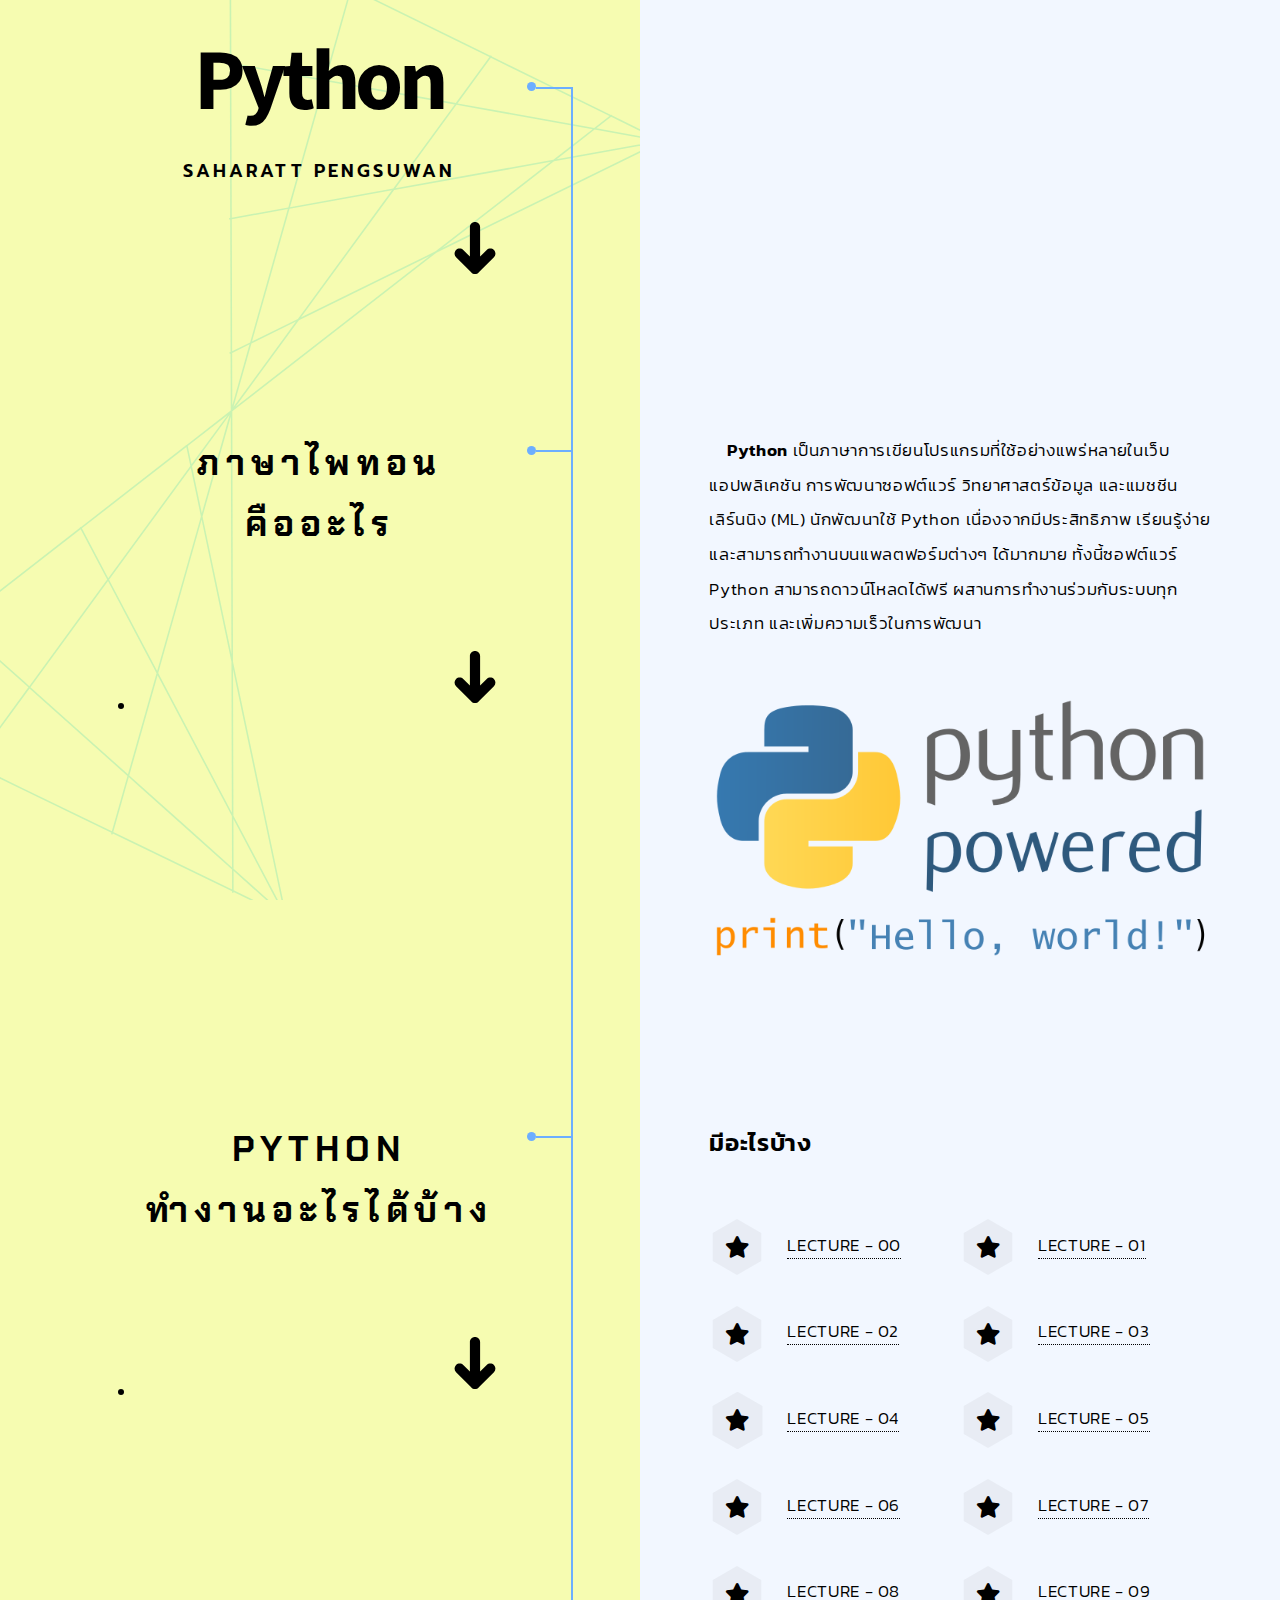
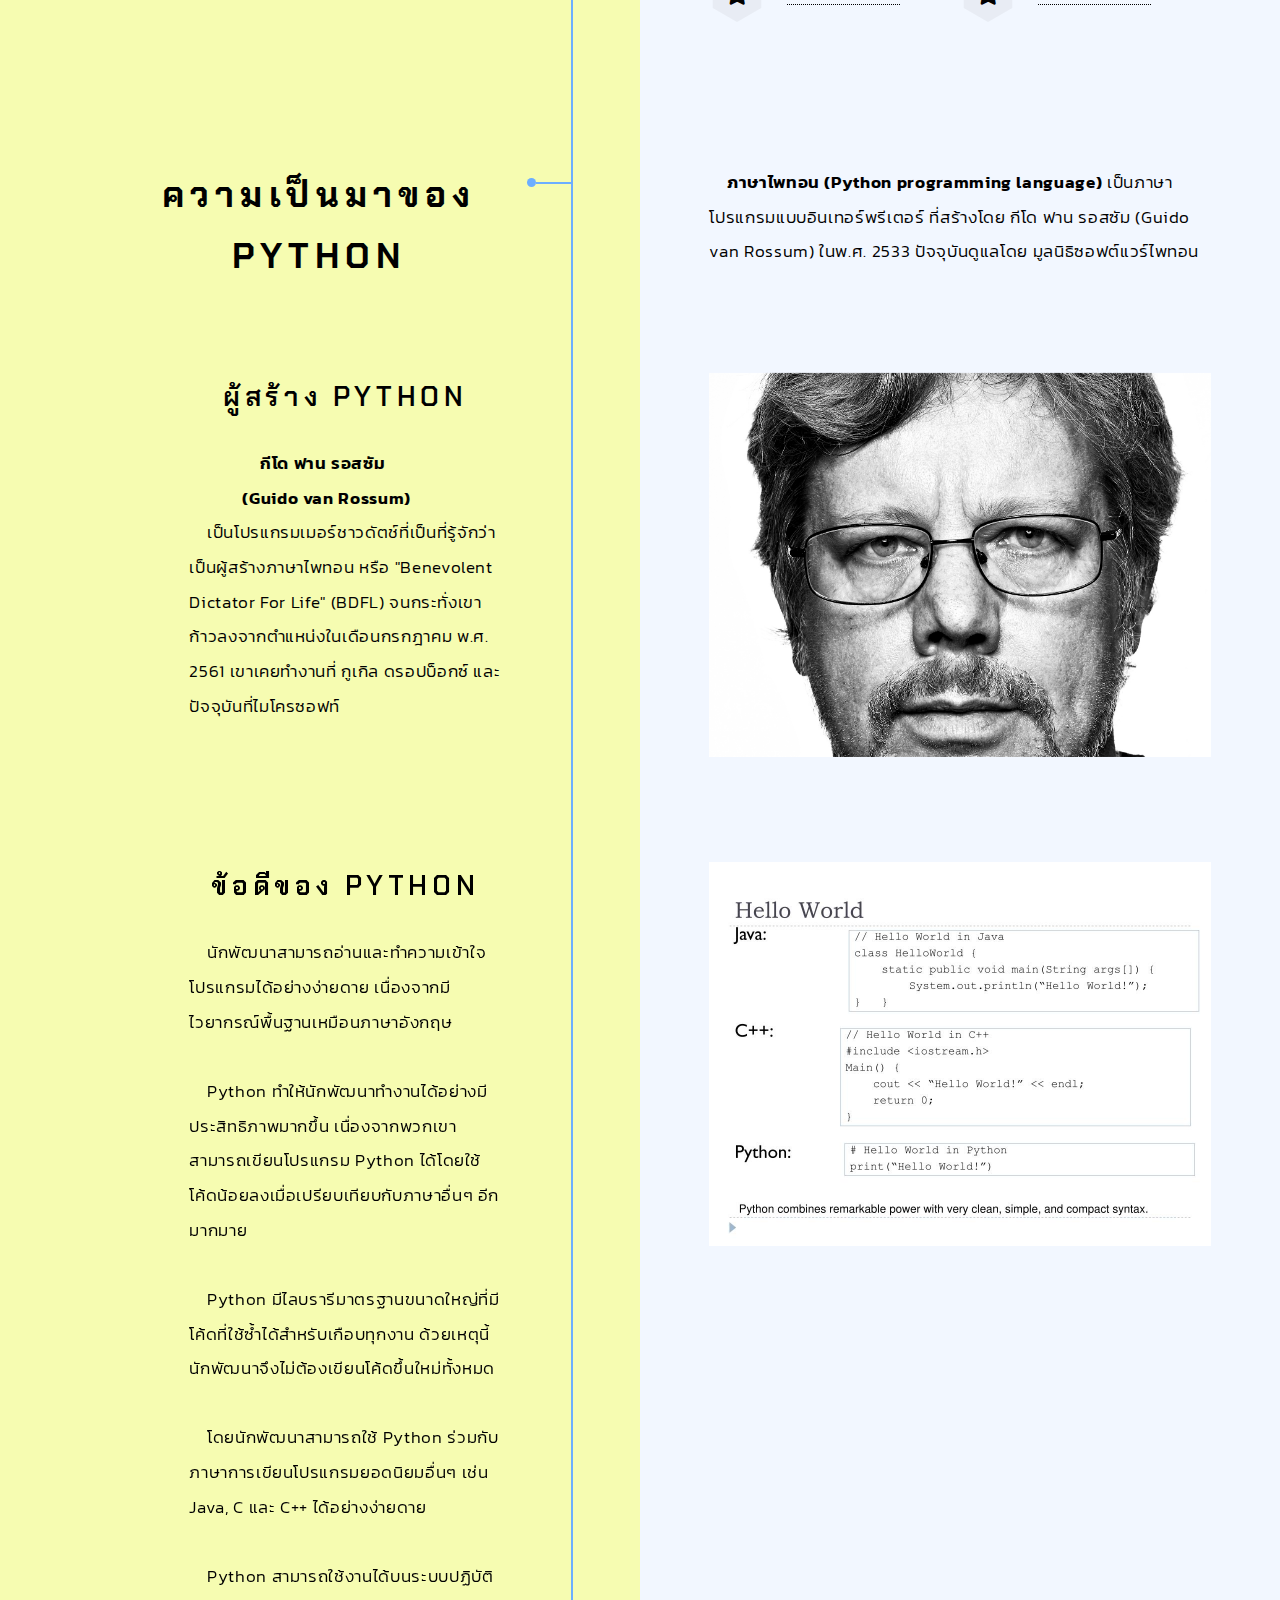
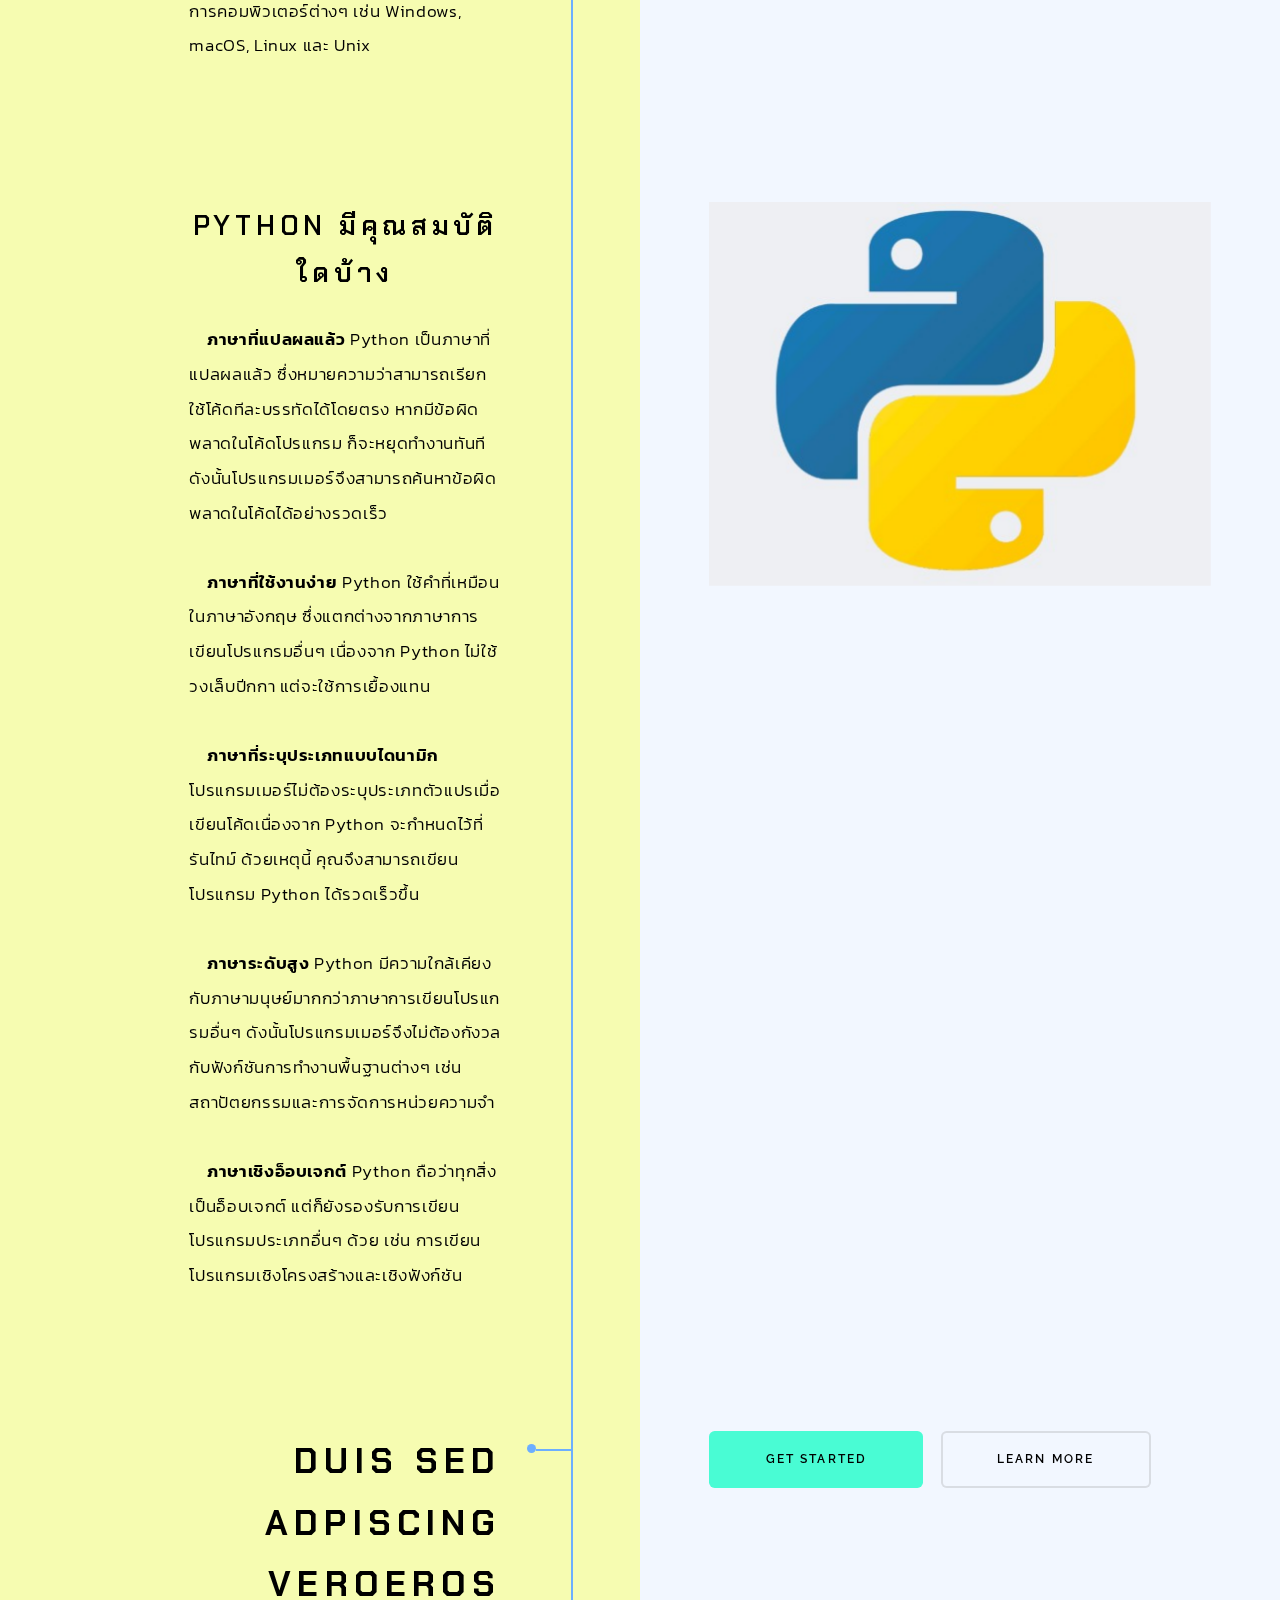
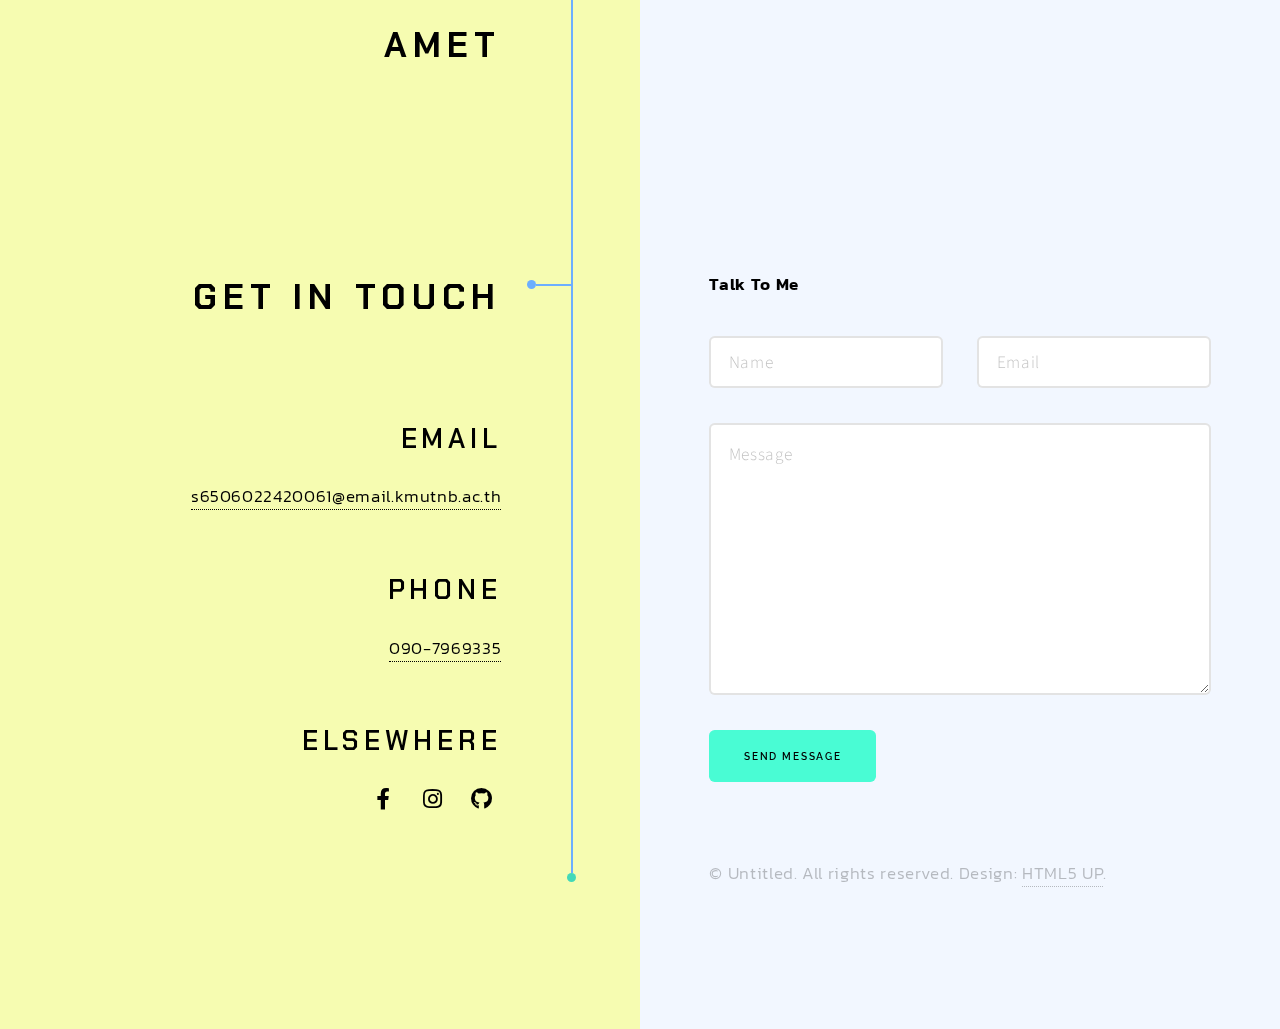
==== commit 948a3f34: "new" ====
--- a/index.html
+++ b/index.html
@@ -175,10 +175,9 @@
 							<h2>Duis sed adpiscing veroeros amet</h2>
 						</header>
 						<div class="content">
-							<p><strong>Proin tempus feugiat</strong> sed varius enim lorem ullamcorper dolore aliquam aenean ornare velit lacus, ac varius enim lorem ullamcorper dolore.</p>
 							<ul class="actions">
 								<li><a href="#" class="button primary large">Get Started</a></li>
-								<li><a href="#" class="button large">Learn More</a></li>
+								<li><a href="https://www.youtube.com/watch?v=N1fnq4MF3AE&t=11s" class="button large">Learn More</a></li>
 							</ul>
 						</div>
 					</section>
@@ -457,7 +456,7 @@
 							<h2>Get in touch</h2>
 						</header>
 						<div class="content">
-							<p><strong>Auctor commodo</strong> interdum et malesuada fames ac ante ipsum primis in faucibus. Pellentesque venenatis dolor imperdiet dolor mattis sagittis.</p>
+							<p><strong>Talk To Me</strong></p>
 							<form>
 								<div class="fields">
 									<div class="field half">
@@ -486,10 +485,6 @@
 									<a href="#">090-7969335</a>
 								</li>
 								<li>
-									<h3>Address</h3>
-									<span>1234 Somewhere Road, Nashville, TN 00000</span>
-								</li>
-								<li>
 									<h3>Elsewhere</h3>
 									<ul class="icons">
 										<li><a href="https://web.facebook.com/saharat.pingsuwen" class="icon brands fa-facebook-f"><span class="label">Facebook</span></a></li>
